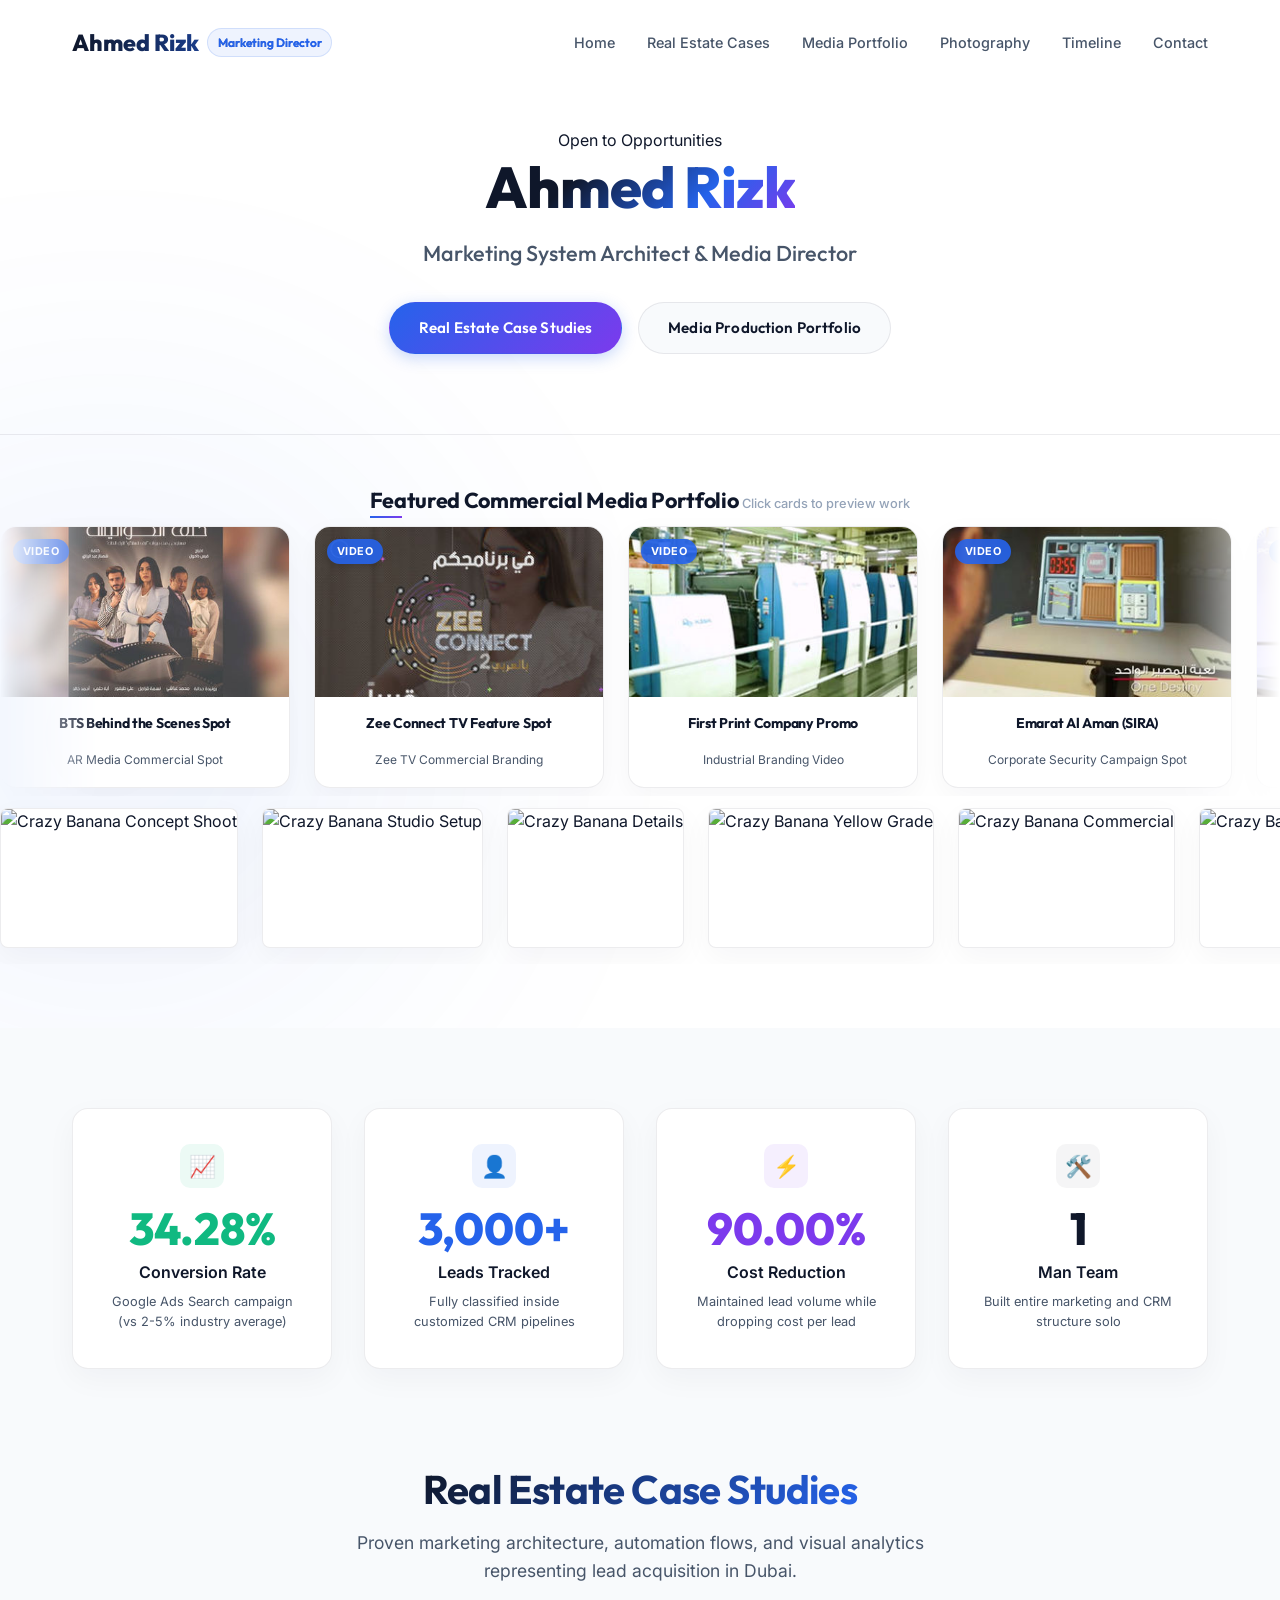
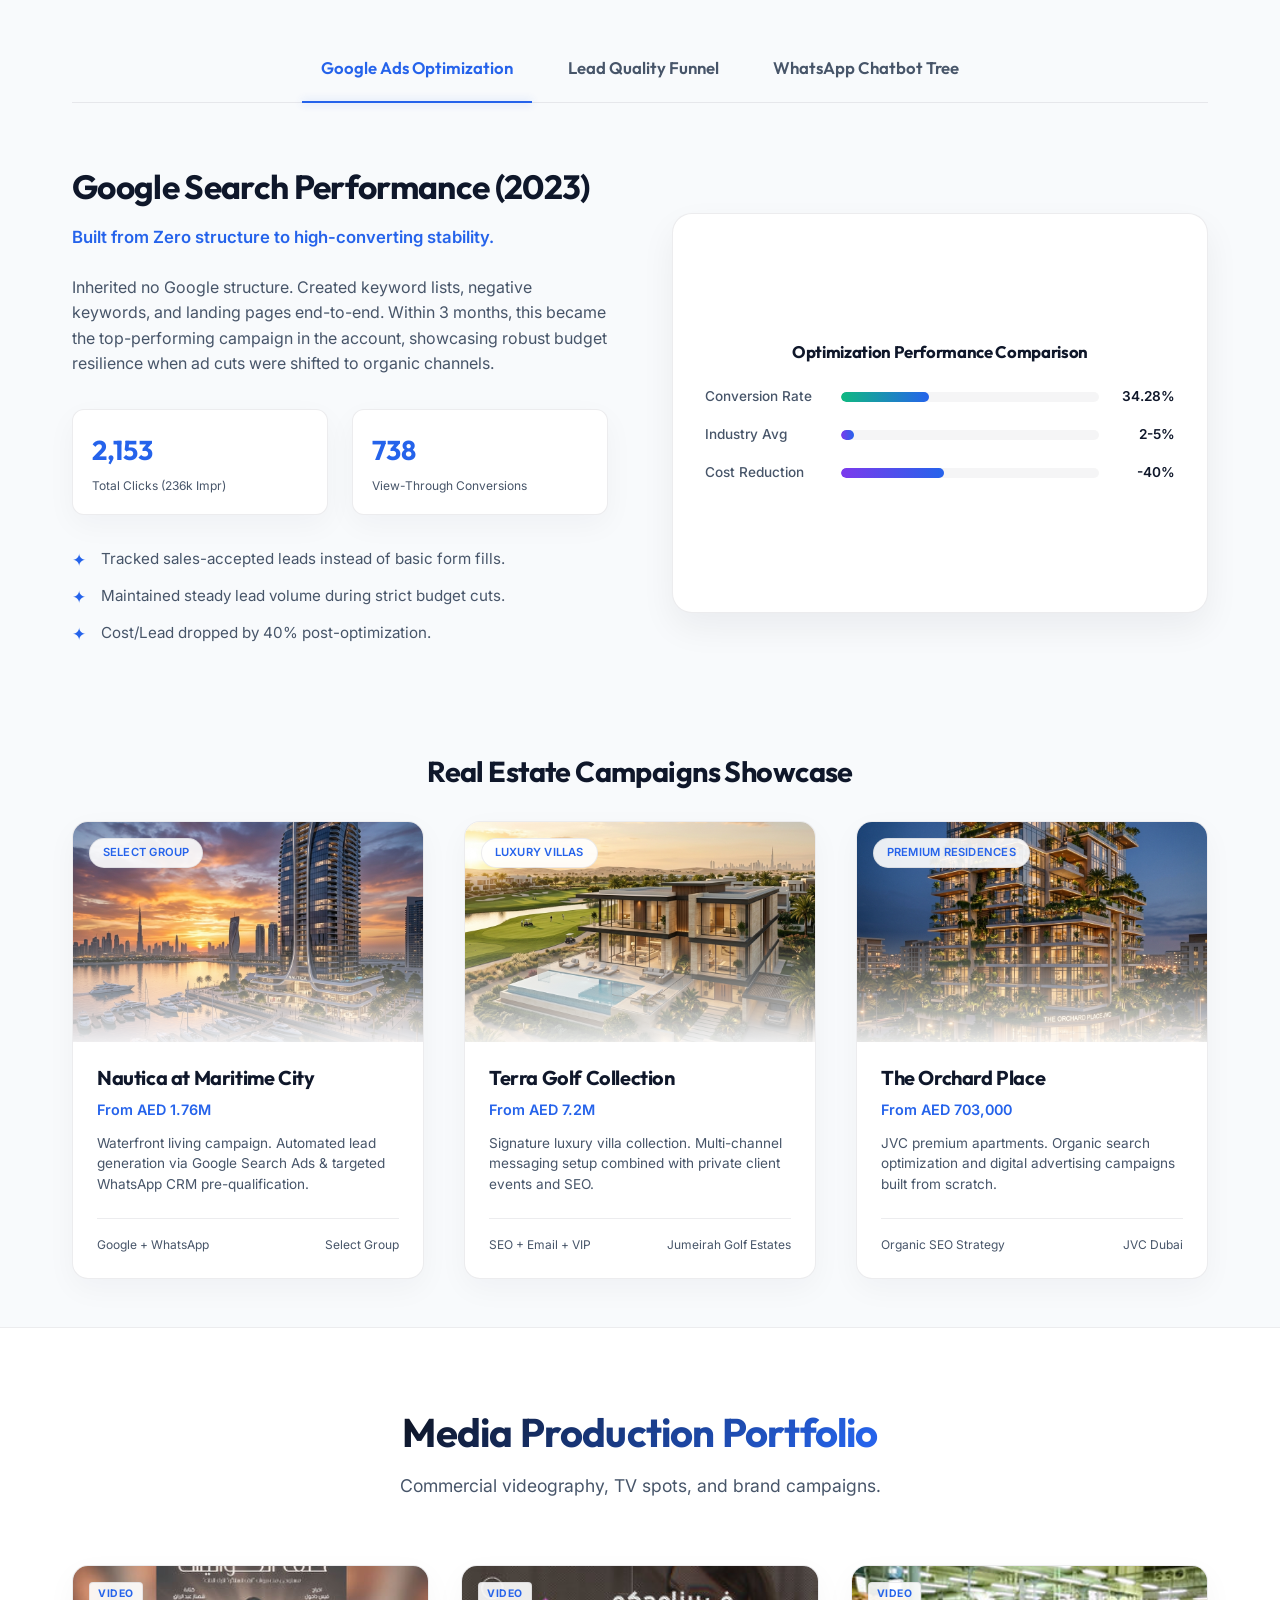
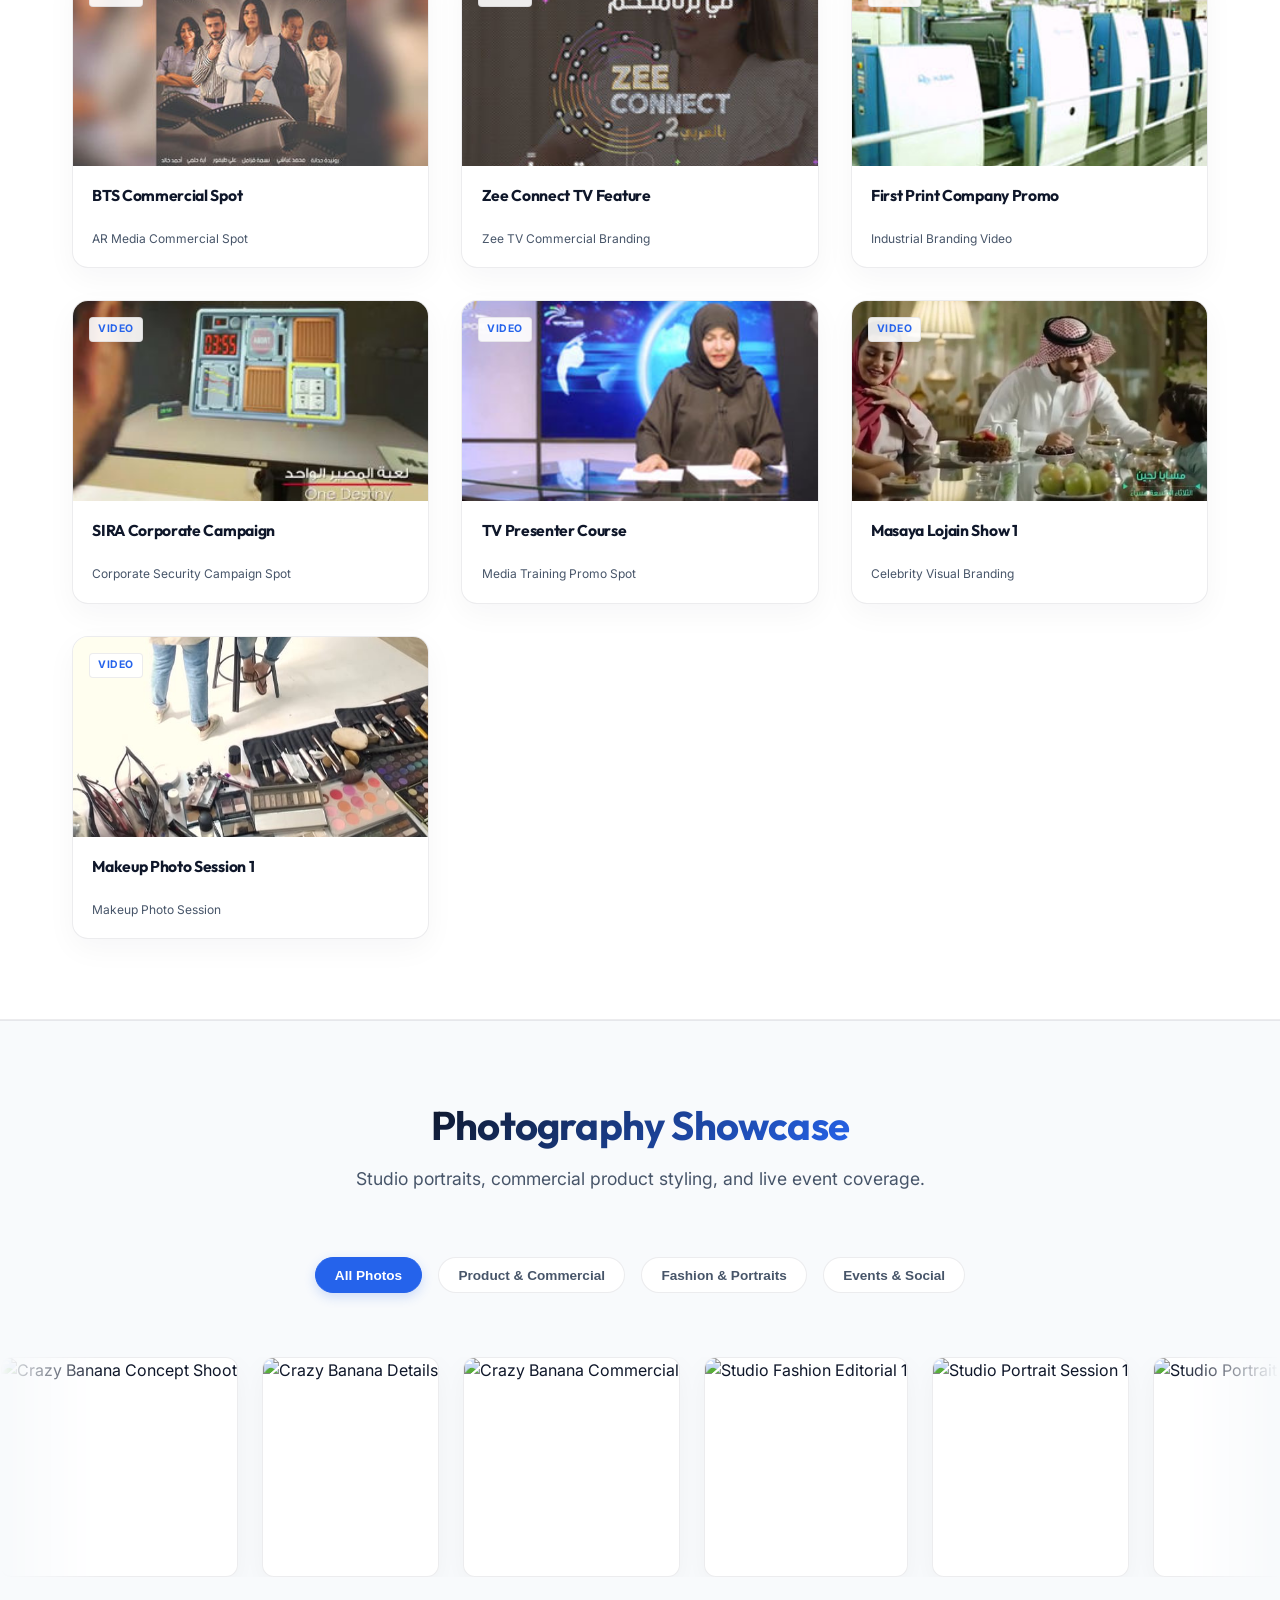
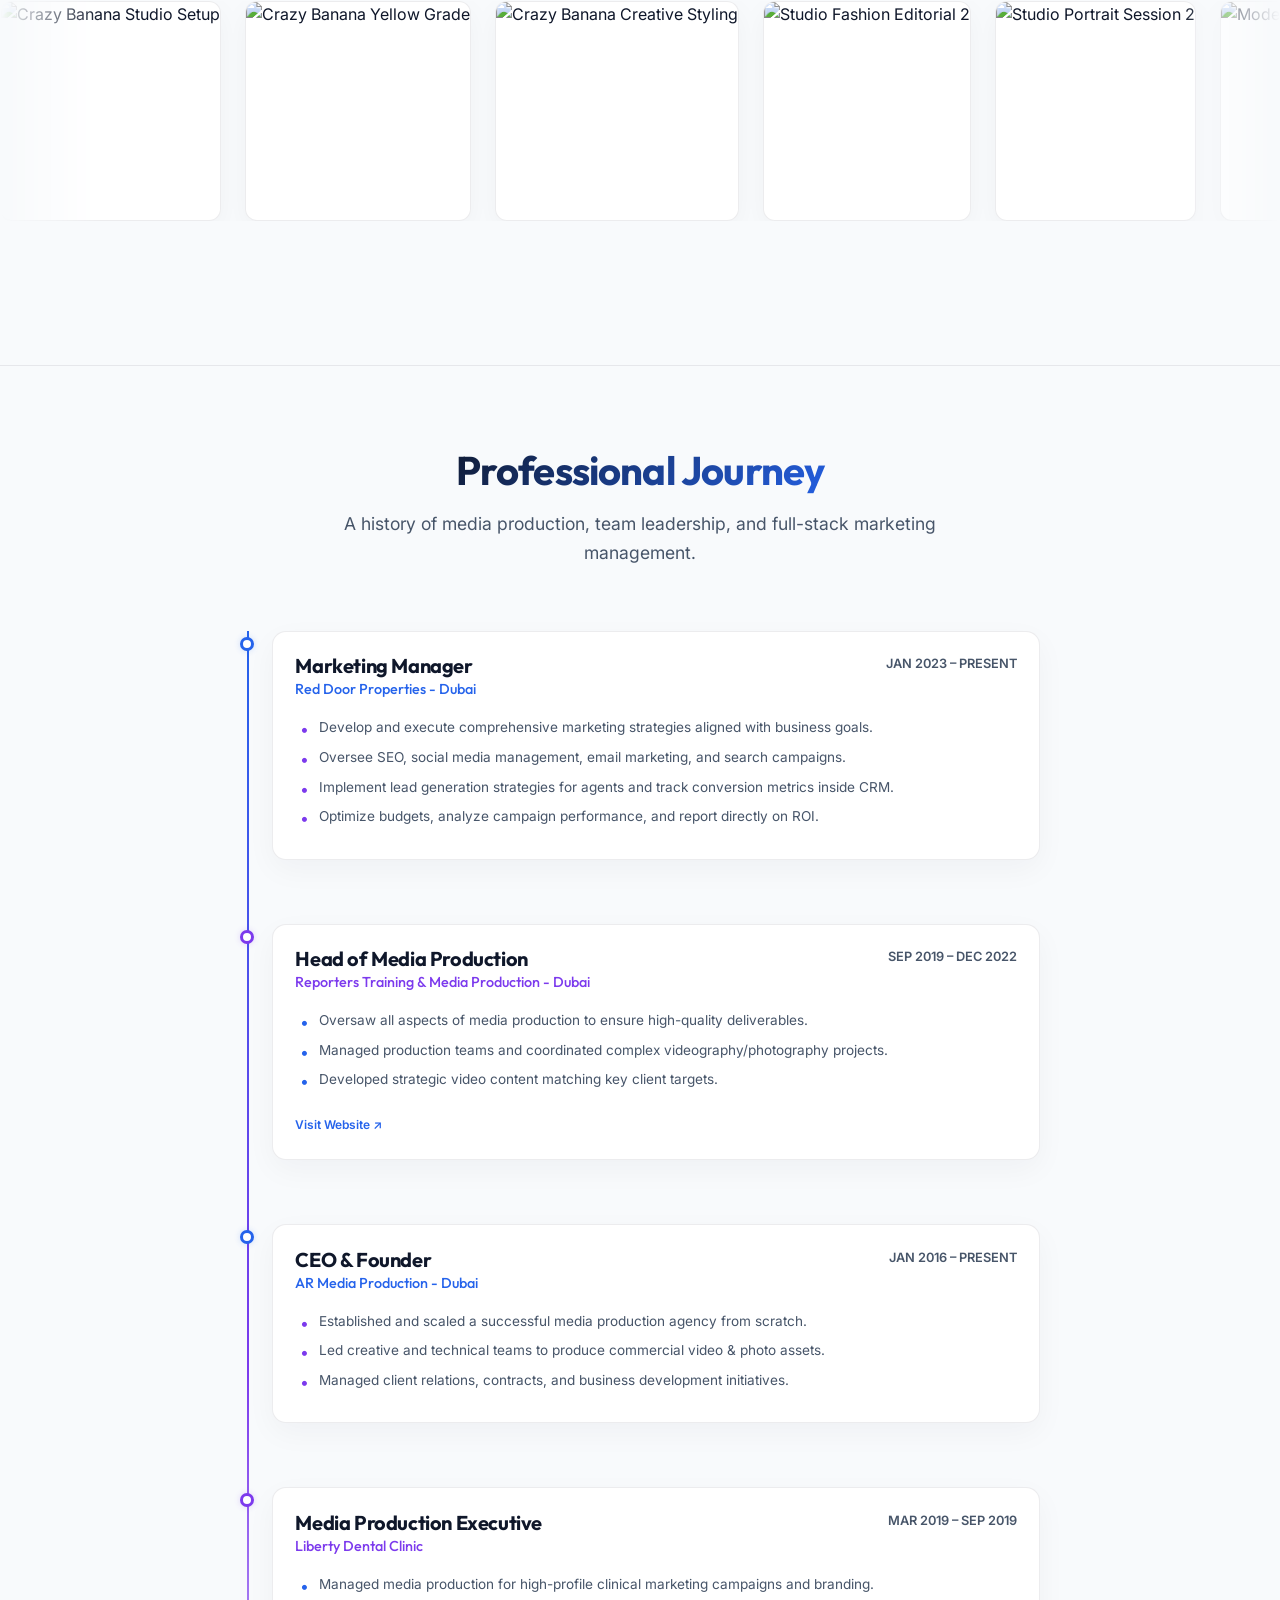
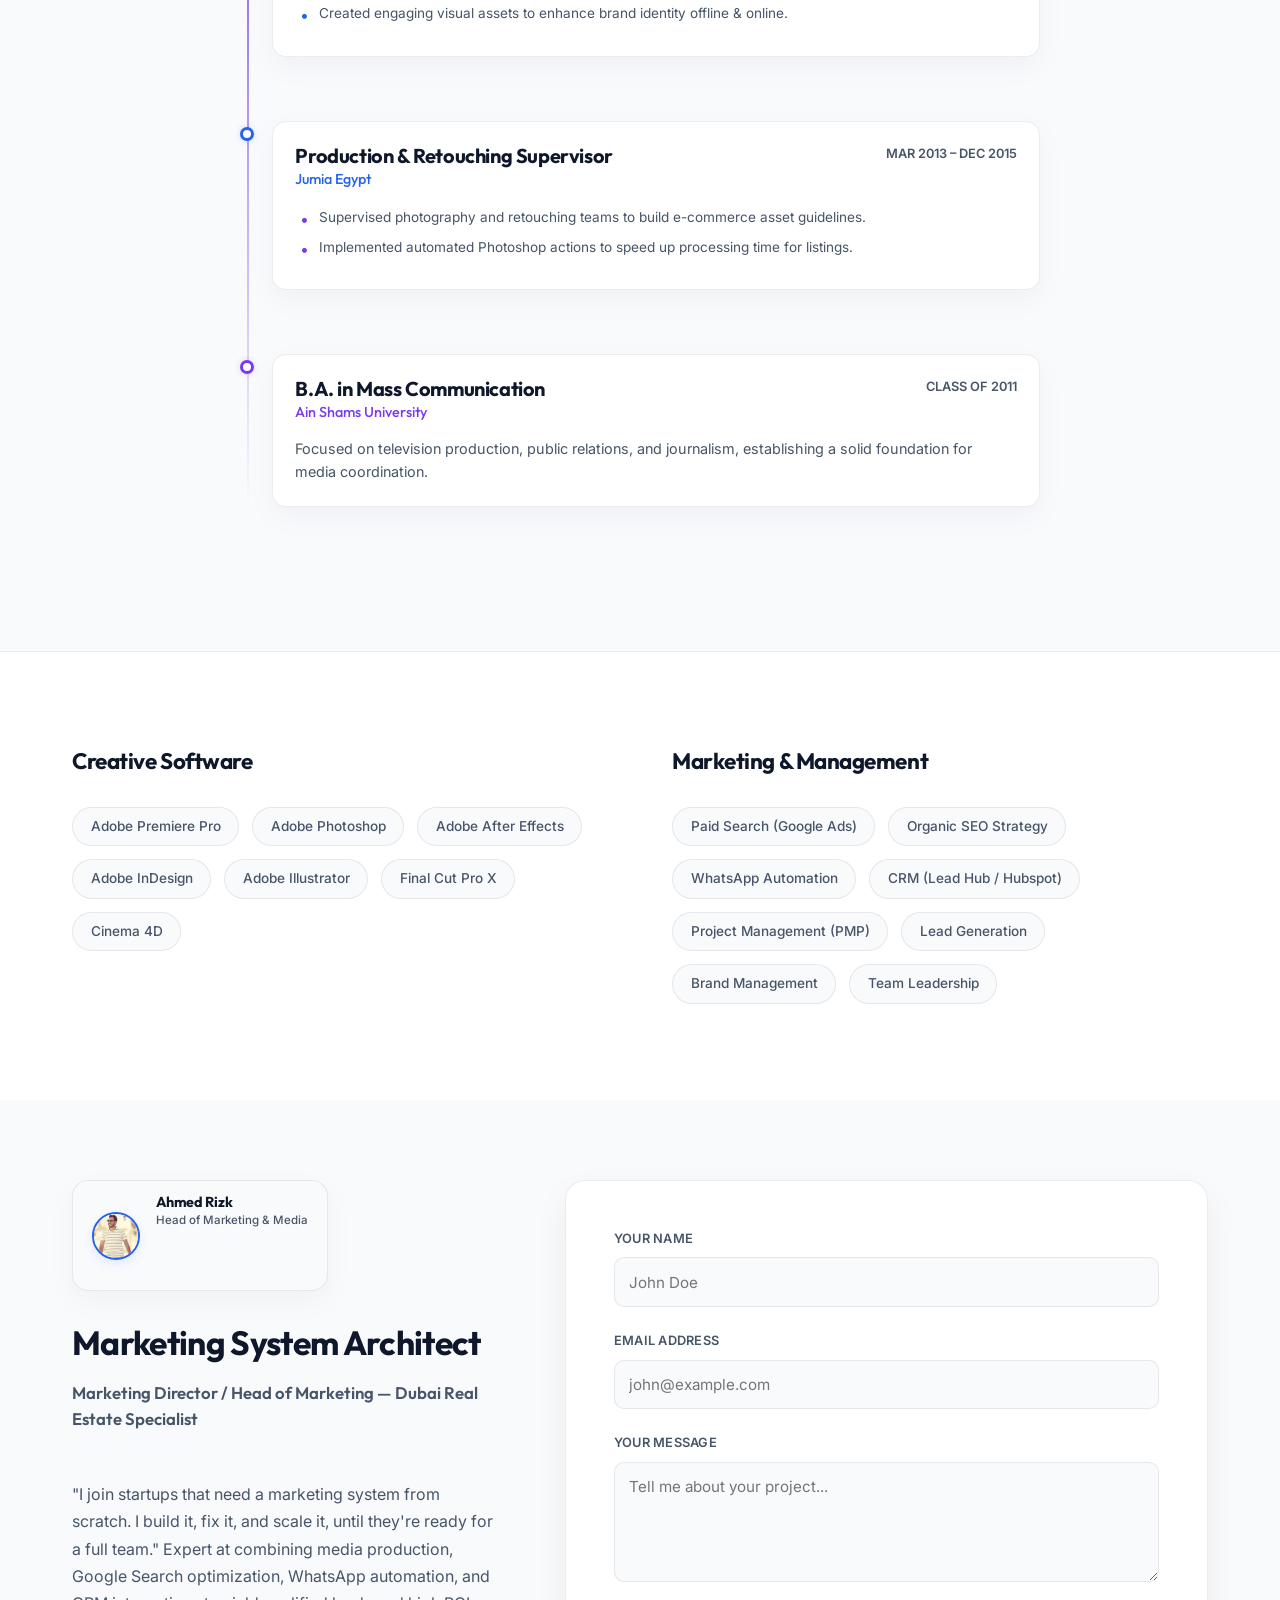
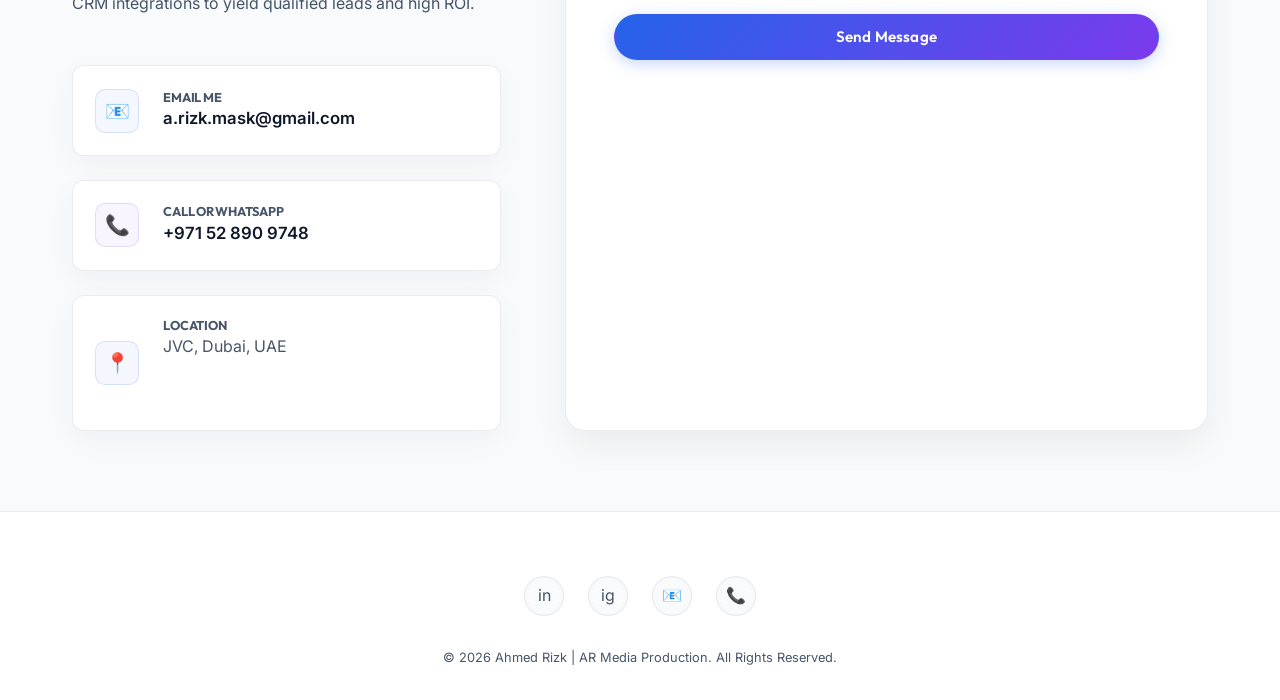
==== index.html @ 376e5db0 "feat: add personal brand logo favicon for browser tab" ====
<!DOCTYPE html>
<html lang="en">
<head>
  <meta charset="UTF-8">
  <meta name="viewport" content="width=device-width, initial-scale=1.0">
  <title>Ahmed Rizk | Head of Marketing & Media Production Portfolio</title>
  <meta name="description" content="Personal marketing leadership and media production portfolio of Ahmed Rizk. Specialized in Dubai Real Estate, Google Ads, and CRM workflows.">
  <link rel="icon" type="image/jpeg" href="images/favicon.jpg">
  <link rel="stylesheet" href="style.css">
  <script src="script.js" defer></script>
</head>
<body>

  <!-- Sticky Header Nav -->
  <header>
    <div class="container nav-container">
      <a href="#" class="logo">Ahmed Rizk <span>Marketing Director</span></a>
      <nav>
        <ul class="nav-links">
          <li><a href="#hero">Home</a></li>
          <li><a href="#real-estate">Real Estate Cases</a></li>
          <li><a href="#media-production">Media Portfolio</a></li>
          <li><a href="#photography">Photography</a></li>
          <li><a href="#experience">Timeline</a></li>
          <li><a href="#contact">Contact</a></li>
        </ul>
      </nav>
      <button class="mobile-menu-toggle" aria-label="Toggle Navigation">
        <span></span>
        <span></span>
        <span></span>
      </button>
    </div>
  </header>

  <!-- Hero Section -->
  <section id="hero" class="hero">
    <div class="container hero-header-container">
      <div class="hero-badge">Open to Opportunities</div>
      <h1>Ahmed Rizk</h1>
      <p class="hero-tagline">Marketing System Architect & Media Director</p>
      
      <div class="hero-actions">
        <a href="#real-estate" class="btn btn-primary">Real Estate Case Studies</a>
        <a href="#media-production" class="btn btn-secondary">Media Production Portfolio</a>
      </div>
    </div>
    
    <!-- Hero Photography & Media Portfolio Banner (Scrolling Marquee) -->
    <div class="hero-media-banner">
      <div class="marquee-title-container">
        <span class="marquee-title">Featured Commercial Media Portfolio</span>
        <span class="marquee-sub">Click cards to preview work</span>
      </div>
      <div class="marquee-wrapper">
        <div class="marquee-track">
          <!-- Card 1: BTS -->
          <div class="marquee-card" data-media-id="vid_bts">
            <div class="marquee-card-img">
              <span class="card-type-badge type-video">Video</span>
              <img src="images/bts.jpg" alt="BTS Behind the Scenes Spot">
            </div>
            <div class="marquee-card-meta">
              <h4>BTS Behind the Scenes Spot</h4>
              <p>AR Media Commercial Spot</p>
            </div>
          </div>
          <!-- Card 2: Zee Connect TV Feature Spot -->
          <div class="marquee-card" data-media-id="vid_zee">
            <div class="marquee-card-img">
              <span class="card-type-badge type-video">Video</span>
              <img src="images/zee.jpg" alt="Zee Connect TV Feature Spot">
            </div>
            <div class="marquee-card-meta">
              <h4>Zee Connect TV Feature Spot</h4>
              <p>Zee TV Commercial Branding</p>
            </div>
          </div>
          <!-- Card 3: First Print Company Promo -->
          <div class="marquee-card" data-media-id="vid_firstprint">
            <div class="marquee-card-img">
              <span class="card-type-badge type-video">Video</span>
              <img src="images/firstprint.jpg" alt="First Print Company Promo">
            </div>
            <div class="marquee-card-meta">
              <h4>First Print Company Promo</h4>
              <p>Industrial Branding Video</p>
            </div>
          </div>
          <!-- Card 4: Emarat Al Aman - SIRA Project -->
          <div class="marquee-card" data-media-id="vid_sira">
            <div class="marquee-card-img">
              <span class="card-type-badge type-video">Video</span>
              <img src="images/sira.jpg" alt="Emarat Al Aman - SIRA Project">
            </div>
            <div class="marquee-card-meta">
              <h4>Emarat Al Aman (SIRA)</h4>
              <p>Corporate Security Campaign Spot</p>
            </div>
          </div>
          <!-- Card 5: TV Presenter Course Coverage -->
          <div class="marquee-card" data-media-id="vid_presenter">
            <div class="marquee-card-img">
              <span class="card-type-badge type-video">Video</span>
              <img src="images/presenter.jpg" alt="TV Presenter Course Coverage">
            </div>
            <div class="marquee-card-meta">
              <h4>TV Presenter Course</h4>
              <p>Media Training Promo Spot</p>
            </div>
          </div>
          <!-- Card 6: Masaya Lojain Show - Spot 1 -->
          <div class="marquee-card" data-media-id="vid_makeup1">
            <div class="marquee-card-img">
              <span class="card-type-badge type-video">Video</span>
              <img src="images/lojain.jpg" alt="Masaya Lojain - Spot 1">
            </div>
            <div class="marquee-card-meta">
              <h4>Masaya Lojain Show 1</h4>
              <p>Celebrity Visual Branding</p>
            </div>
          </div>
          <!-- Card 7: Makeup Photo Session 1 -->
          <div class="marquee-card" data-media-id="vid_makeup2">
            <div class="marquee-card-img">
              <span class="card-type-badge type-video">Video</span>
              <img src="images/event.jpg" alt="Makeup Photo Session 1">
            </div>
            <div class="marquee-card-meta">
              <h4>Makeup Photo Session 1</h4>
              <p>Makeup Photo Session</p>
            </div>
          </div>
        </div>
        
        <!-- Duplicated track to create seamless loop -->
        <div class="marquee-track" aria-hidden="true">
          <!-- Card 1 -->
          <div class="marquee-card" data-media-id="vid_bts">
            <div class="marquee-card-img">
              <span class="card-type-badge type-video">Video</span>
              <img src="images/bts.jpg" alt="BTS Behind the Scenes Spot">
            </div>
            <div class="marquee-card-meta">
              <h4>BTS Behind the Scenes Spot</h4>
              <p>AR Media Commercial Spot</p>
            </div>
          </div>
          <!-- Card 2 -->
          <div class="marquee-card" data-media-id="vid_zee">
            <div class="marquee-card-img">
              <span class="card-type-badge type-video">Video</span>
              <img src="images/zee.jpg" alt="Zee Connect TV Feature Spot">
            </div>
            <div class="marquee-card-meta">
              <h4>Zee Connect TV Feature Spot</h4>
              <p>Zee TV Commercial Branding</p>
            </div>
          </div>
          <!-- Card 3 -->
          <div class="marquee-card" data-media-id="vid_firstprint">
            <div class="marquee-card-img">
              <span class="card-type-badge type-video">Video</span>
              <img src="images/firstprint.jpg" alt="First Print Company Promo">
            </div>
            <div class="marquee-card-meta">
              <h4>First Print Company Promo</h4>
              <p>Industrial Branding Video</p>
            </div>
          </div>
          <!-- Card 4 -->
          <div class="marquee-card" data-media-id="vid_sira">
            <div class="marquee-card-img">
              <span class="card-type-badge type-video">Video</span>
              <img src="images/sira.jpg" alt="Emarat Al Aman - SIRA Project">
            </div>
            <div class="marquee-card-meta">
              <h4>Emarat Al Aman (SIRA)</h4>
              <p>Corporate Security Campaign Spot</p>
            </div>
          </div>
          <!-- Card 5 -->
          <div class="marquee-card" data-media-id="vid_presenter">
            <div class="marquee-card-img">
              <span class="card-type-badge type-video">Video</span>
              <img src="images/presenter.jpg" alt="TV Presenter Course Coverage">
            </div>
            <div class="marquee-card-meta">
              <h4>TV Presenter Course</h4>
              <p>Media Training Promo Spot</p>
            </div>
          </div>
          <!-- Card 6 -->
          <div class="marquee-card" data-media-id="vid_makeup1">
            <div class="marquee-card-img">
              <span class="card-type-badge type-video">Video</span>
              <img src="images/lojain.jpg" alt="Masaya Lojain - Spot 1">
            </div>
            <div class="marquee-card-meta">
              <h4>Masaya Lojain Show 1</h4>
              <p>Celebrity Visual Branding</p>
            </div>
          </div>
          <!-- Card 7 -->
          <div class="marquee-card" data-media-id="vid_makeup2">
            <div class="marquee-card-img">
              <span class="card-type-badge type-video">Video</span>
              <img src="images/event.jpg" alt="Makeup Photo Session 1">
            </div>
            <div class="marquee-card-meta">
              <h4>Makeup Photo Session 1</h4>
              <p>Makeup Photo Session</p>
            </div>
          </div>
      </div>
    </div>

    <!-- Scrolling Photography Showcase Row (Hero Counter-scroll) -->
    <div class="hero-photo-marquee-row row-right">
        <div id="hero-photo-track-a" class="photo-marquee-track"></div>
        <div id="hero-photo-track-b" class="photo-marquee-track" aria-hidden="true"></div>
      </div>
    </div>
  </section>

  <!-- Section 1: Real Estate Case Studies & Projects -->
  <section id="real-estate" class="case-studies">
    <!-- Metrics Dashboard -->
    <div class="container" style="margin-bottom: 6rem;">
      <div class="metrics-grid">
        <div class="metric-card">
          <div class="metric-icon">📈</div>
          <div class="metric-value" data-target="34.28" data-percent="true">0%</div>
          <div class="metric-label">Conversion Rate</div>
          <div class="metric-desc">Google Ads Search campaign (vs 2-5% industry average)</div>
        </div>
        <div class="metric-card">
          <div class="metric-icon">👤</div>
          <div class="metric-value" data-target="3000" data-plus="true">0</div>
          <div class="metric-label">Leads Tracked</div>
          <div class="metric-desc">Fully classified inside customized CRM pipelines</div>
        </div>
        <div class="metric-card">
          <div class="metric-icon">⚡</div>
          <div class="metric-value" data-target="90" data-percent="true">0%</div>
          <div class="metric-label">Cost Reduction</div>
          <div class="metric-desc">Maintained lead volume while dropping cost per lead</div>
        </div>
        <div class="metric-card">
          <div class="metric-icon">🛠️</div>
          <div class="metric-value" data-target="1">0</div>
          <div class="metric-label">Man Team</div>
          <div class="metric-desc">Built entire marketing and CRM structure solo</div>
        </div>
      </div>
    </div>

    <div class="container">
      <div class="section-header">
        <h2>Real Estate Case Studies</h2>
        <p>Proven marketing architecture, automation flows, and visual analytics representing lead acquisition in Dubai.</p>
      </div>

      <div class="tabs-container">
        <button class="tab-btn active" data-tab="case1">Google Ads Optimization</button>
        <button class="tab-btn" data-tab="case2">Lead Quality Funnel</button>
        <button class="tab-btn" data-tab="case3">WhatsApp Chatbot Tree</button>
      </div>

      <!-- Tab 1: Google Ads -->
      <div id="case1" class="tab-content active">
        <div class="case-study-layout">
          <div class="case-study-content">
            <h3>Google Search Performance (2023)</h3>
            <p class="case-study-highlight">Built from Zero structure to high-converting stability.</p>
            <p class="case-study-desc">
              Inherited no Google structure. Created keyword lists, negative keywords, and landing pages end-to-end. Within 3 months, this became the top-performing campaign in the account, showcasing robust budget resilience when ad cuts were shifted to organic channels.
            </p>
            <div class="case-study-stats">
              <div class="cs-stat-card">
                <div class="value">2,153</div>
                <div class="label">Total Clicks (236k Impr)</div>
              </div>
              <div class="cs-stat-card">
                <div class="value">738</div>
                <div class="label">View-Through Conversions</div>
              </div>
            </div>
            <ul class="case-study-bullets">
              <li>Tracked sales-accepted leads instead of basic form fills.</li>
              <li>Maintained steady lead volume during strict budget cuts.</li>
              <li>Cost/Lead dropped by 40% post-optimization.</li>
            </ul>
          </div>
          <div class="chart-box">
            <h4 class="chart-title">Optimization Performance Comparison</h4>
            <div class="bar-chart-container">
              <div class="bar-row">
                <div class="bar-label">Conversion Rate</div>
                <div class="bar-track"><div class="bar-fill" data-width="34.28"></div></div>
                <div class="bar-value">34.28%</div>
              </div>
              <div class="bar-row">
                <div class="bar-label">Industry Avg</div>
                <div class="bar-track"><div class="bar-fill" data-width="5.0"></div></div>
                <div class="bar-value">2-5%</div>
              </div>
              <div class="bar-row">
                <div class="bar-label">Cost Reduction</div>
                <div class="bar-track"><div class="bar-fill" data-width="40.0"></div></div>
                <div class="bar-value">-40%</div>
              </div>
            </div>
          </div>
        </div>
      </div>

      <!-- Tab 2: Lead Quality -->
      <div id="case2" class="tab-content">
        <div class="case-study-layout">
          <div class="case-study-content">
            <h3>Lead Quality Classification Funnel</h3>
            <p class="case-study-highlight">Beyond cost per lead: managing quality as a complete system.</p>
            <p class="case-study-desc">
              Tracked more than 3,000+ leads with a complete classification status inside the CRM. Reduced lead response times from 24 hours down to under 2 hours. By analyzing drop-offs, budget was dynamically reallocated to highest-converting campaigns.
            </p>
            <div class="case-study-stats">
              <div class="cs-stat-card">
                <div class="value">3,000+</div>
                <div class="label">Leads Systemized</div>
              </div>
              <div class="cs-stat-card">
                <div class="value">2 Hours</div>
                <div class="label">Response Time (from 24h)</div>
              </div>
            </div>
            <ul class="case-study-bullets">
              <li>Hover/click on segments in the chart to review the exact strategic action taken for each status type.</li>
              <li>Identified agent follow-up delays by introducing response tracking.</li>
            </ul>
          </div>
          <div class="chart-box">
            <h4 class="chart-title">Lead Status Breakdown (3,000+ Leads)</h4>
            <div class="donut-chart-layout">
              <div class="donut-svg-wrapper">
                <svg width="100%" height="100%" viewBox="0 0 200 200">
                  <circle class="donut-segment" cx="100" cy="100" r="90" stroke="#64748b" stroke-dasharray="181.7 565.5" stroke-dashoffset="0" data-status="noanswer"></circle>
                  <circle class="donut-segment" cx="100" cy="100" r="90" stroke="#f59e0b" stroke-dasharray="180.8 565.5" stroke-dashoffset="-181.7" data-status="unqualified"></circle>
                  <circle class="donut-segment" cx="100" cy="100" r="90" stroke="#3b82f6" stroke-dasharray="118.5 565.5" stroke-dashoffset="-362.5" data-status="followup"></circle>
                  <circle class="donut-segment" cx="100" cy="100" r="90" stroke="#10b981" stroke-dasharray="50.0 565.5" stroke-dashoffset="-481.0" data-status="qualified"></circle>
                  <circle class="donut-segment" cx="100" cy="100" r="90" stroke="#ef4444" stroke-dasharray="34.4 565.5" stroke-dashoffset="-531.0" data-status="wrongnumber"></circle>
                </svg>
                <div class="donut-center-text">
                  <div class="donut-center-value">3,000+</div>
                  <div class="donut-center-label">Leads</div>
                </div>
              </div>
              <div class="donut-legend">
                <div class="legend-item" data-status="qualified"><span class="legend-color" style="background:#10b981"></span> Qualified (9%)</div>
                <div class="legend-item" data-status="followup"><span class="legend-color" style="background:#3b82f6"></span> Follow-Up (21%)</div>
                <div class="legend-item" data-status="unqualified"><span class="legend-color" style="background:#f59e0b"></span> Unqualified (32%)</div>
                <div class="legend-item" data-status="noanswer"><span class="legend-color" style="background:#64748b"></span> No Answer (32%)</div>
                <div class="legend-item" data-status="wrongnumber"><span class="legend-color" style="background:#ef4444"></span> Wrong No. (6%)</div>
              </div>
            </div>
            <div id="donut-action" class="donut-action-card">
              <h5 id="action-title">Action Plan Strategy</h5>
              <p id="action-desc">Hover over a pie segment or legend item to view how Ahmed optimized the budget and funnel for this lead group.</p>
            </div>
          </div>
        </div>
      </div>

      <!-- Tab 3: Chatbot -->
      <div id="case3" class="tab-content">
        <div class="case-study-layout">
          <div class="case-study-content">
            <h3>WhatsApp Pre-Qualification Chatbot</h3>
            <p class="case-study-highlight">Automating high-volume sorting to reduce agent fatigue.</p>
            <p class="case-study-desc">
              Developed a custom automated chatbot decision tree on WhatsApp. By pre-qualifying leads based on budget, property type, and buying vs selling intent, unqualified leads were filtered out early, protecting agent bandwidth.
            </p>
            <div class="case-study-stats">
              <div class="cs-stat-card">
                <div class="value">~30%</div>
                <div class="label">Reduction in Bad Leads</div>
              </div>
              <div class="cs-stat-card">
                <div class="value">100%</div>
                <div class="label">Automated Handshakes</div>
              </div>
            </div>
            <ul class="case-study-bullets">
              <li>Click on the nodes in the tree model to simulate the pre-qualification path chosen by leads.</li>
              <li>Qualified entries drop directly into CRM leads pipelines.</li>
            </ul>
          </div>
          <div class="chart-box">
            <h4 class="chart-title">Chatbot Logic Visualizer</h4>
            <div class="tree-container">
              <div class="tree-node root active" data-node="start">WhatsApp Funnel Start</div>
              <div class="tree-level">
                <div class="tree-node split" data-node="buy">Buy Property</div>
                <div class="tree-node split" data-node="sell">Selling Property</div>
              </div>
              <div class="tree-level">
                <div class="tree-node leaf" data-node="qual">Meets Spec -> CRM Leads</div>
                <div class="tree-node leaf" data-node="unqual">Under Spec -> Drip Loop</div>
              </div>
            </div>
            <div id="chatbot-action" class="donut-action-card" style="margin-top:2rem">
              <p id="chatbot-action-desc">Click on any bot node to review the pre-qualification criteria.</p>
            </div>
          </div>
        </div>
      </div>

      <!-- Real Estate Projects Grid -->
      <h3 style="font-size: 1.8rem; margin: 6rem 0 2rem; text-align: center; font-family: var(--font-headers); color: var(--text-primary)">Real Estate Campaigns Showcase</h3>
      <div class="portfolio-grid">
        <!-- Nautica Card -->
        <div class="portfolio-card" data-project="nautica">
          <div class="portfolio-img">
            <div class="portfolio-badge">Select Group</div>
            <img src="images/nautica.png" alt="Select Group Nautica Campaign">
          </div>
          <div class="portfolio-info">
            <h4>Nautica at Maritime City</h4>
            <p class="price">From AED 1.76M</p>
            <p class="desc">Waterfront living campaign. Automated lead generation via Google Search Ads & targeted WhatsApp CRM pre-qualification.</p>
            <div class="portfolio-meta">
              <span>Google + WhatsApp</span>
              <span>Select Group</span>
            </div>
          </div>
        </div>

        <!-- Terra Golf Card -->
        <div class="portfolio-card" data-project="terragolf">
          <div class="portfolio-img">
            <div class="portfolio-badge">Luxury Villas</div>
            <img src="images/terragolf.png" alt="Terra Golf Collection Campaign">
          </div>
          <div class="portfolio-info">
            <h4>Terra Golf Collection</h4>
            <p class="price">From AED 7.2M</p>
            <p class="desc">Signature luxury villa collection. Multi-channel messaging setup combined with private client events and SEO.</p>
            <div class="portfolio-meta">
              <span>SEO + Email + VIP</span>
              <span>Jumeirah Golf Estates</span>
            </div>
          </div>
        </div>

        <!-- The Orchard Place Card -->
        <div class="portfolio-card" data-project="orchard">
          <div class="portfolio-img">
            <div class="portfolio-badge">Premium Residences</div>
            <img src="images/orchard.png" alt="The Orchard Place Campaign">
          </div>
          <div class="portfolio-info">
            <h4>The Orchard Place</h4>
            <p class="price">From AED 703,000</p>
            <p class="desc">JVC premium apartments. Organic search optimization and digital advertising campaigns built from scratch.</p>
            <div class="portfolio-meta">
              <span>Organic SEO Strategy</span>
              <span>JVC Dubai</span>
            </div>
          </div>
        </div>
      </div>
    </div>
  </section>

  <!-- Section 2: Media Production Portfolio -->
  <section id="media-production" class="portfolio">
    <div class="container">
      <div class="section-header">
        <h2>Media Production Portfolio</h2>
        <p>Commercial videography, TV spots, and brand campaigns.</p>
      </div>

      <!-- Media Grid -->
      <div class="media-grid">
        <!-- Media Item 1: Video -->
        <div class="media-card-item filter-item video" data-media-id="vid_bts">
          <div class="media-preview-container">
            <div class="media-card-badge">Video</div>
            <div class="media-overlay">
              <span class="media-play-icon">▶</span>
            </div>
            <img class="media-grid-img" src="images/bts.jpg" alt="BTS Commercial Spot">
          </div>
          <div class="media-card-info">
            <h4>BTS Commercial Spot</h4>
            <p class="media-category">AR Media Commercial Spot</p>
          </div>
        </div>

        <!-- Media Item 2: Video -->
        <div class="media-card-item filter-item video" data-media-id="vid_zee">
          <div class="media-preview-container">
            <div class="media-card-badge">Video</div>
            <div class="media-overlay">
              <span class="media-play-icon">▶</span>
            </div>
            <img class="media-grid-img" src="images/zee.jpg" alt="Zee Connect TV Feature">
          </div>
          <div class="media-card-info">
            <h4>Zee Connect TV Feature</h4>
            <p class="media-category">Zee TV Commercial Branding</p>
          </div>
        </div>

        <!-- Media Item 3: Video -->
        <div class="media-card-item filter-item video" data-media-id="vid_firstprint">
          <div class="media-preview-container">
            <div class="media-card-badge">Video</div>
            <div class="media-overlay">
              <span class="media-play-icon">▶</span>
            </div>
            <img class="media-grid-img" src="images/firstprint.jpg" alt="First Print Company Promo">
          </div>
          <div class="media-card-info">
            <h4>First Print Company Promo</h4>
            <p class="media-category">Industrial Branding Video</p>
          </div>
        </div>

        <!-- Media Item 4: Video -->
        <div class="media-card-item filter-item video" data-media-id="vid_sira">
          <div class="media-preview-container">
            <div class="media-card-badge">Video</div>
            <div class="media-overlay">
              <span class="media-play-icon">▶</span>
            </div>
            <img class="media-grid-img" src="images/sira.jpg" alt="Emarat Al Aman - SIRA Project">
          </div>
          <div class="media-card-info">
            <h4>SIRA Corporate Campaign</h4>
            <p class="media-category">Corporate Security Campaign Spot</p>
          </div>
        </div>

        <!-- Media Item 5: Video -->
        <div class="media-card-item filter-item video" data-media-id="vid_presenter">
          <div class="media-preview-container">
            <div class="media-card-badge">Video</div>
            <div class="media-overlay">
              <span class="media-play-icon">▶</span>
            </div>
            <img class="media-grid-img" src="images/presenter.jpg" alt="TV Presenter Course Coverage">
          </div>
          <div class="media-card-info">
            <h4>TV Presenter Course</h4>
            <p class="media-category">Media Training Promo Spot</p>
          </div>
        </div>

        <!-- Media Item 6: Video -->
        <div class="media-card-item filter-item video" data-media-id="vid_makeup1">
          <div class="media-preview-container">
            <div class="media-card-badge">Video</div>
            <div class="media-overlay">
              <span class="media-play-icon">▶</span>
            </div>
            <img class="media-grid-img" src="images/lojain.jpg" alt="Masaya Lojain - Spot 1">
          </div>
          <div class="media-card-info">
            <h4>Masaya Lojain Show 1</h4>
            <p class="media-category">Celebrity Visual Branding</p>
          </div>
        </div>

        <!-- Media Item 7: Video -->
        <div class="media-card-item filter-item video" data-media-id="vid_makeup2">
          <div class="media-preview-container">
            <div class="media-card-badge">Video</div>
            <div class="media-overlay">
              <span class="media-play-icon">▶</span>
            </div>
            <img class="media-grid-img" src="images/event.jpg" alt="Makeup Photo Session 1">
          </div>
          <div class="media-card-info">
            <h4>Makeup Photo Session 1</h4>
            <p class="media-category">Makeup Photo Session</p>
          </div>
        </div>
      </div>
    </div>
  </section>

  <!-- Section 3: Photography Showcase -->
  <section id="photography" class="portfolio" style="background-color: var(--bg-secondary); border-top: 1px solid var(--card-border);">
    <div class="container">
      <div class="section-header">
        <h2>Photography Showcase</h2>
        <p>Studio portraits, commercial product styling, and live event coverage.</p>
      </div>

      <!-- Photography Category Filters -->
      <div class="photo-filters">
        <button class="photo-filter-btn active" data-filter="all">All Photos</button>
        <button class="photo-filter-btn" data-filter="product">Product & Commercial</button>
        <button class="photo-filter-btn" data-filter="portrait">Fashion & Portraits</button>
        <button class="photo-filter-btn" data-filter="event">Events & Social</button>
      </div>

      </div>
    </div>

    <!-- Photography Marquee Rows (Edge-to-Edge) -->
    <div class="photo-marquee-container">
      <!-- Row 1: Scrolls Left -->
      <div class="photo-marquee-row row-left">
        <div id="photo-track-1a" class="photo-marquee-track"></div>
        <div id="photo-track-1b" class="photo-marquee-track" aria-hidden="true"></div>
      </div>
      <!-- Row 2: Scrolls Right -->
      <div class="photo-marquee-row row-right">
        <div id="photo-track-2a" class="photo-marquee-track"></div>
        <div id="photo-track-2b" class="photo-marquee-track" aria-hidden="true"></div>
      </div>
    </div>
  </section>

  <!-- Experience Timeline Section -->
  <section id="experience" class="experience">
    <div class="container">
      <div class="section-header">
        <h2>Professional Journey</h2>
        <p>A history of media production, team leadership, and full-stack marketing management.</p>
      </div>

      <div class="timeline">
        <!-- Red Door Properties -->
        <div class="timeline-item">
          <div class="timeline-dot"></div>
          <div class="timeline-content">
            <div class="timeline-header">
              <div>
                <h3>Marketing Manager</h3>
                <div class="company">Red Door Properties - Dubai</div>
              </div>
              <span class="timeline-date">Jan 2023 – Present</span>
            </div>
            <ul class="timeline-bullets">
              <li>Develop and execute comprehensive marketing strategies aligned with business goals.</li>
              <li>Oversee SEO, social media management, email marketing, and search campaigns.</li>
              <li>Implement lead generation strategies for agents and track conversion metrics inside CRM.</li>
              <li>Optimize budgets, analyze campaign performance, and report directly on ROI.</li>
            </ul>
          </div>
        </div>

        <!-- Reporters Training -->
        <div class="timeline-item">
          <div class="timeline-dot"></div>
          <div class="timeline-content">
            <div class="timeline-header">
              <div>
                <h3>Head of Media Production</h3>
                <div class="company">Reporters Training & Media Production - Dubai</div>
              </div>
              <span class="timeline-date">Sep 2019 – Dec 2022</span>
            </div>
            <ul class="timeline-bullets">
              <li>Oversaw all aspects of media production to ensure high-quality deliverables.</li>
              <li>Managed production teams and coordinated complex videography/photography projects.</li>
              <li>Developed strategic video content matching key client targets.</li>
            </ul>
            <a href="http://reporters.ae/" target="_blank" class="timeline-link">Visit Website ↗</a>
          </div>
        </div>

        <!-- AR Media Production -->
        <div class="timeline-item">
          <div class="timeline-dot"></div>
          <div class="timeline-content">
            <div class="timeline-header">
              <div>
                <h3>CEO & Founder</h3>
                <div class="company">AR Media Production - Dubai</div>
              </div>
              <span class="timeline-date">Jan 2016 – Present</span>
            </div>
            <ul class="timeline-bullets">
              <li>Established and scaled a successful media production agency from scratch.</li>
              <li>Led creative and technical teams to produce commercial video & photo assets.</li>
              <li>Managed client relations, contracts, and business development initiatives.</li>
            </ul>
          </div>
        </div>

        <!-- Liberty Dental Clinic -->
        <div class="timeline-item">
          <div class="timeline-dot"></div>
          <div class="timeline-content">
            <div class="timeline-header">
              <div>
                <h3>Media Production Executive</h3>
                <div class="company">Liberty Dental Clinic</div>
              </div>
              <span class="timeline-date">Mar 2019 – Sep 2019</span>
            </div>
            <ul class="timeline-bullets">
              <li>Managed media production for high-profile clinical marketing campaigns and branding.</li>
              <li>Created engaging visual assets to enhance brand identity offline & online.</li>
            </ul>
          </div>
        </div>

        <!-- Jumia Egypt -->
        <div class="timeline-item">
          <div class="timeline-dot"></div>
          <div class="timeline-content">
            <div class="timeline-header">
              <div>
                <h3>Production & Retouching Supervisor</h3>
                <div class="company">Jumia Egypt</div>
              </div>
              <span class="timeline-date">Mar 2013 – Dec 2015</span>
            </div>
            <ul class="timeline-bullets">
              <li>Supervised photography and retouching teams to build e-commerce asset guidelines.</li>
              <li>Implemented automated Photoshop actions to speed up processing time for listings.</li>
            </ul>
          </div>
        </div>

        <!-- Ain Shams -->
        <div class="timeline-item">
          <div class="timeline-dot"></div>
          <div class="timeline-content">
            <div class="timeline-header">
              <div>
                <h3>B.A. in Mass Communication</h3>
                <div class="company">Ain Shams University</div>
              </div>
              <span class="timeline-date">Class of 2011</span>
            </div>
            <p style="color: var(--text-secondary); margin-top: 0.5rem; font-size: 0.9rem;">
              Focused on television production, public relations, and journalism, establishing a solid foundation for media coordination.
            </p>
          </div>
        </div>
      </div>
    </div>
  </section>

  <!-- Skills & Tools -->
  <section class="skills">
    <div class="container skills-grid">
      <div class="skills-column">
        <h3>Creative Software</h3>
        <div class="skills-list">
          <span class="skill-tag">Adobe Premiere Pro</span>
          <span class="skill-tag">Adobe Photoshop</span>
          <span class="skill-tag">Adobe After Effects</span>
          <span class="skill-tag">Adobe InDesign</span>
          <span class="skill-tag">Adobe Illustrator</span>
          <span class="skill-tag">Final Cut Pro X</span>
          <span class="skill-tag">Cinema 4D</span>
        </div>
      </div>
      <div class="skills-column">
        <h3>Marketing & Management</h3>
        <div class="skills-list">
          <span class="skill-tag">Paid Search (Google Ads)</span>
          <span class="skill-tag">Organic SEO Strategy</span>
          <span class="skill-tag">WhatsApp Automation</span>
          <span class="skill-tag">CRM (Lead Hub / Hubspot)</span>
          <span class="skill-tag">Project Management (PMP)</span>
          <span class="skill-tag">Lead Generation</span>
          <span class="skill-tag">Brand Management</span>
          <span class="skill-tag">Team Leadership</span>
        </div>
      </div>
    </div>
  </section>

  <!-- Contact Section -->
  <section id="contact" class="contact">
    <div class="container contact-grid">
      <div class="contact-info-panel">
        <!-- Profile Mini-Card (Relocated from Hero) -->
        <div class="contact-profile-card">
          <div class="floating-avatar">
            <img src="images/avatar.jpg" alt="Ahmed Rizk">
          </div>
          <div class="floating-meta">
            <h5>Ahmed Rizk</h5>
            <p>Head of Marketing & Media</p>
          </div>
        </div>

        <h3>Marketing System Architect</h3>
        <p class="about-tagline">Marketing Director / Head of Marketing — Dubai Real Estate Specialist</p>
        <p class="about-desc">
          "I join startups that need a marketing system from scratch. I build it, fix it, and scale it, until they're ready for a full team." Expert at combining media production, Google Search optimization, WhatsApp automation, and CRM integrations to yield qualified leads and high ROI.
        </p>
        
        <div class="contact-methods">
          <div class="contact-method-card">
            <div class="contact-icon">📧</div>
            <div class="contact-details">
              <h4>Email Me</h4>
              <a href="mailto:a.rizk.mask@gmail.com">a.rizk.mask@gmail.com</a>
            </div>
          </div>
          <div class="contact-method-card">
            <div class="contact-icon">📞</div>
            <div class="contact-details">
              <h4>Call or WhatsApp</h4>
              <a href="tel:+971528909748">+971 52 890 9748</a>
            </div>
          </div>
          <div class="contact-method-card">
            <div class="contact-icon">📍</div>
            <div class="contact-details">
              <h4>Location</h4>
              <p>JVC, Dubai, UAE</p>
            </div>
          </div>
        </div>
      </div>

      <div class="contact-form-panel">
        <form id="contact-form">
          <div class="form-group">
            <label for="form-name">Your Name</label>
            <input type="text" id="form-name" placeholder="John Doe" required>
          </div>
          <div class="form-group">
            <label for="form-email">Email Address</label>
            <input type="email" id="form-email" placeholder="john@example.com" required>
          </div>
          <div class="form-group">
            <label for="form-message">Your Message</label>
            <textarea id="form-message" placeholder="Tell me about your project..." required></textarea>
          </div>
          <button type="submit" class="btn btn-primary" style="width: 100%">Send Message</button>
          <div id="form-status" class="form-status"></div>
        </form>
      </div>
    </div>
  </section>

  <!-- Footer -->
  <footer>
    <div class="container">
      <div class="footer-socials">
        <a href="http://www.linkedin.com/in/ahmedrizk1" target="_blank" class="social-circle" aria-label="LinkedIn">in</a>
        <a href="https://www.instagram.com/armediaproduction/" target="_blank" class="social-circle" aria-label="Instagram">ig</a>
        <a href="mailto:a.rizk.mask@gmail.com" class="social-circle" aria-label="Email">📧</a>
        <a href="tel:+971528909748" class="social-circle" aria-label="Phone">📞</a>
      </div>
      <p class="footer-text">&copy; 2026 Ahmed Rizk | AR Media Production. All Rights Reserved.</p>
    </div>
  </footer>

  <!-- Lightbox Modal -->
  <div id="portfolio-lightbox" class="lightbox">
    <div class="lightbox-content">
      <span class="lightbox-close">&times;</span>
      <div class="lightbox-img" id="lightbox-media-container">
        <img id="lightbox-img-el" src="" alt="Project Visual Preview">
      </div>
      <div class="lightbox-details">
        <h3 id="lightbox-title">Project Title</h3>
        <div id="lightbox-price" class="price">AED 0.00</div>
        <p id="lightbox-desc">Project description body text here.</p>
        <div class="lightbox-grid">
          <div class="lightbox-grid-item">
            <h5 id="label-col-1">Traffic Channel</h5>
            <p id="lightbox-channel">Google Ads</p>
          </div>
          <div class="lightbox-grid-item">
            <h5 id="label-col-2">Conversion KPI</h5>
            <p id="lightbox-conversion">34% conversion rate</p>
          </div>
          <div class="lightbox-grid-item">
            <h5 id="label-col-3">Cost per Lead</h5>
            <p id="lightbox-cpl">AED 444 CPL</p>
          </div>
          <div class="lightbox-grid-item">
            <h5 id="label-col-4">Target Campaign</h5>
            <p id="lightbox-campaign">Nautica Waterfront Release</p>
          </div>
        </div>
      </div>
    </div>
  </div>

</body>
</html>
---- style.css ----
/* 
   Ahmed Rizk - Head of Marketing & Media Production Portfolio Stylesheet
   Designed with Bright, Clean, Minimalist Creative Agency Aesthetics (White/Light Theme)
*/

@import url('https://fonts.googleapis.com/css2?family=Inter:wght@300;400;500;600;700&family=Outfit:wght@300;400;500;600;700;800&display=swap');

:root {
  --bg-primary: #ffffff;
  --bg-secondary: #f8fafc;
  --card-bg: rgba(255, 255, 255, 0.9);
  --card-border: rgba(15, 23, 42, 0.08);
  --card-hover-border: rgba(37, 99, 235, 0.3);
  
  /* Bright Creative Accents */
  --accent-primary: #2563eb;      /* Creative Electric Blue */
  --accent-primary-rgb: 37, 99, 235;
  --accent-secondary: #7c3aed;    /* Creative Violet */
  --accent-secondary-rgb: 124, 58, 237;
  --accent-coral: #f43f5e;        /* Rose/Coral */
  
  /* Classy Chart & Status Accents (Bright Palette) */
  --chart-green: #10b981;     /* Emerald for Qualified */
  --chart-blue: #3b82f6;      /* Blue for Follow-Up */
  --chart-amber: #f59e0b;     /* Amber for Unqualified */
  --chart-slate: #64748b;     /* Slate for No Answer */
  --chart-red: #ef4444;       /* Red for Wrong Number */
  
  --text-primary: #0f172a;    /* Deep Charcoal for high contrast */
  --text-secondary: #475569;  /* Muted Slate Gray */
  --text-muted: #94a3b8;      /* Light Gray */
  --font-headers: 'Outfit', sans-serif;
  --font-body: 'Inter', sans-serif;
  
  --shadow-soft: 0 10px 30px rgba(15, 23, 42, 0.04);
  --shadow-card: 0 15px 35px rgba(15, 23, 42, 0.06);
  --shadow-hover: 0 20px 45px rgba(37, 99, 235, 0.1);
  
  --transition-smooth: all 0.4s cubic-bezier(0.16, 1, 0.3, 1);
  --transition-bounce: all 0.6s cubic-bezier(0.34, 1.56, 0.64, 1);
  --max-width: 1200px;
}

* {
  box-sizing: border-box;
  margin: 0;
  padding: 0;
  scrollbar-width: thin;
  scrollbar-color: var(--accent-primary) var(--bg-secondary);
}

/* Custom Scrollbar */
::-webkit-scrollbar {
  width: 8px;
}
::-webkit-scrollbar-track {
  background: var(--bg-secondary);
}
::-webkit-scrollbar-thumb {
  background: rgba(37, 99, 235, 0.2);
  border-radius: 4px;
}
::-webkit-scrollbar-thumb:hover {
  background: var(--accent-primary);
}

html {
  scroll-behavior: smooth;
  font-size: 16px;
}

body {
  background-color: var(--bg-primary);
  color: var(--text-primary);
  font-family: var(--font-body);
  line-height: 1.6;
  overflow-x: hidden;
  position: relative;
}

/* Light Subtle Background Ambient Glows */
body::before, body::after {
  content: "";
  position: absolute;
  width: 600px;
  height: 600px;
  border-radius: 50%;
  filter: blur(150px);
  z-index: -1;
  pointer-events: none;
  opacity: 0.07;
}

body::before {
  top: 5%;
  left: -15%;
  background: var(--accent-primary);
}

body::after {
  bottom: 15%;
  right: -15%;
  background: var(--accent-secondary);
}

/* Typography */
h1, h2, h3, h4, h5, h6 {
  font-family: var(--font-headers);
  font-weight: 700;
  letter-spacing: -0.02em;
  line-height: 1.2;
}

a {
  color: inherit;
  text-decoration: none;
  transition: var(--transition-smooth);
}

/* Container */
.container {
  width: 100%;
  max-width: var(--max-width);
  margin: 0 auto;
  padding: 0 2rem;
}

/* Section Header */
.section-header {
  text-align: center;
  margin-bottom: 4rem;
}

.section-header h2 {
  font-size: 2.5rem;
  margin-bottom: 1rem;
  background: linear-gradient(135deg, var(--text-primary) 30%, var(--accent-primary) 70%, var(--accent-secondary));
  -webkit-background-clip: text;
  -webkit-text-fill-color: transparent;
}

.section-header p {
  color: var(--text-secondary);
  font-size: 1.1rem;
  max-width: 600px;
  margin: 0 auto;
}

/* Buttons */
.btn {
  display: inline-flex;
  align-items: center;
  justify-content: center;
  padding: 0.8rem 1.8rem;
  font-family: var(--font-headers);
  font-weight: 600;
  font-size: 0.95rem;
  border-radius: 50px;
  cursor: pointer;
  transition: var(--transition-bounce);
  border: 1px solid transparent;
  gap: 0.5rem;
  letter-spacing: 0.01em;
}

.btn-primary {
  background: linear-gradient(135deg, var(--accent-primary), var(--accent-secondary));
  color: #ffffff;
  box-shadow: 0 4px 15px rgba(37, 99, 235, 0.25);
}

.btn-primary:hover {
  transform: translateY(-3px);
  box-shadow: 0 8px 25px rgba(37, 99, 235, 0.4);
}

.btn-secondary {
  background: var(--bg-secondary);
  border: 1px solid var(--card-border);
  color: var(--text-primary);
}

.btn-secondary:hover {
  background: #ffffff;
  border-color: var(--accent-primary);
  transform: translateY(-3px);
  box-shadow: var(--shadow-soft);
}

/* Sticky Header */
header {
  position: fixed;
  top: 0;
  left: 0;
  width: 100%;
  z-index: 100;
  padding: 1.5rem 0;
  transition: var(--transition-smooth);
}

header.scrolled {
  background: rgba(255, 255, 255, 0.85);
  backdrop-filter: blur(16px);
  -webkit-backdrop-filter: blur(16px);
  padding: 1rem 0;
  border-bottom: 1px solid var(--card-border);
  box-shadow: 0 4px 20px rgba(15, 23, 42, 0.03);
}

.nav-container {
  display: flex;
  justify-content: space-between;
  align-items: center;
}

.logo {
  font-family: var(--font-headers);
  font-size: 1.45rem;
  font-weight: 800;
  background: linear-gradient(to right, var(--text-primary), var(--accent-primary));
  -webkit-background-clip: text;
  -webkit-text-fill-color: transparent;
  display: flex;
  align-items: center;
  gap: 0.5rem;
}

.logo span {
  font-size: 0.75rem;
  padding: 0.25rem 0.6rem;
  border-radius: 20px;
  background: rgba(37, 99, 235, 0.08);
  border: 1px solid rgba(37, 99, 235, 0.15);
  -webkit-text-fill-color: var(--accent-primary);
  font-weight: 600;
}

.nav-links {
  display: flex;
  gap: 2rem;
  list-style: none;
}

.nav-links a {
  font-weight: 500;
  font-size: 0.9rem;
  color: var(--text-secondary);
}

.nav-links a:hover, .nav-links a.active {
  color: var(--accent-primary);
}

.mobile-menu-toggle {
  display: none;
  flex-direction: column;
  gap: 5px;
  background: none;
  border: none;
  cursor: pointer;
}

.mobile-menu-toggle span {
  display: block;
  width: 24px;
  height: 2px;
  background-color: var(--text-primary);
  transition: var(--transition-smooth);
}

/* Hero Section */
.hero {
  padding: 8rem 0 3rem;
  min-height: auto;
  display: flex;
  flex-direction: column;
  align-items: center;
  text-align: center;
}

.hero-header-container {
  max-width: 820px;
  margin: 0 auto;
  display: flex;
  flex-direction: column;
  align-items: center;
}

.hero-header-container h1 {
  font-size: 3.6rem;
  line-height: 1.15;
  margin-bottom: 1rem;
  font-weight: 800;
  background: linear-gradient(135deg, var(--text-primary) 30%, var(--accent-primary) 70%, var(--accent-secondary));
  -webkit-background-clip: text;
  -webkit-text-fill-color: transparent;
}

.hero-header-container .hero-tagline {
  font-size: 1.35rem;
  color: var(--text-secondary);
  font-weight: 500;
  margin-bottom: 2rem;
  font-family: var(--font-headers);
}

.hero-header-container .hero-actions {
  display: flex;
  gap: 1rem;
  justify-content: center;
}

/* Relocated Profile Details in Contact Section */
.contact-profile-card {
  display: inline-flex;
  align-items: center;
  gap: 1rem;
  background: var(--bg-secondary);
  border: 1px solid var(--card-border);
  border-radius: 16px;
  padding: 0.8rem 1.2rem;
  margin-bottom: 2rem;
  box-shadow: var(--shadow-soft);
}

.floating-avatar {
  width: 48px;
  height: 48px;
  border-radius: 50%;
  overflow: hidden;
  border: 2px solid var(--accent-primary);
  box-shadow: 0 4px 10px rgba(37, 99, 235, 0.1);
}

.floating-avatar img {
  width: 100%;
  height: 100%;
  object-fit: cover;
}

.floating-meta h5 {
  font-size: 0.9rem;
  font-weight: 700;
  color: var(--text-primary);
}

.floating-meta p {
  font-size: 0.72rem;
  color: var(--text-secondary);
  margin-bottom: 0;
  font-weight: 500;
}

.about-tagline {
  font-size: 1.05rem;
  color: var(--accent-primary);
  font-weight: 600;
  margin-bottom: 1rem;
  font-family: var(--font-headers);
}

.about-desc {
  color: var(--text-secondary);
  font-size: 1rem;
  line-height: 1.7;
  margin-bottom: 2rem;
}

/* Hero Photography & Media Portfolio Banner (Scrolling Marquee) */
.hero-media-banner {
  width: 100%;
  margin-top: 5rem;
  padding: 3rem 0 1rem;
  border-top: 1px solid var(--card-border);
  position: relative;
}

.marquee-header-container {
  display: flex;
  justify-content: space-between;
  align-items: flex-end;
  margin-bottom: 1.5rem;
}

.marquee-title {
  font-family: var(--font-headers);
  font-size: 1.35rem;
  font-weight: 700;
  color: var(--text-primary);
  letter-spacing: -0.015em;
  position: relative;
}

.marquee-title::after {
  content: "";
  position: absolute;
  left: 0;
  bottom: -4px;
  width: 32px;
  height: 2px;
  background: linear-gradient(90deg, var(--accent-primary), var(--accent-secondary));
}

.marquee-sub {
  font-size: 0.8rem;
  color: var(--text-muted);
  font-weight: 500;
}

.marquee-wrapper {
  display: flex;
  overflow: hidden;
  width: 100%;
  position: relative;
  mask-image: linear-gradient(to right, transparent, #000 8%, #000 92%, transparent);
  -webkit-mask-image: linear-gradient(to right, transparent, #000 8%, #000 92%, transparent);
  padding: 0.5rem 0;
}

.marquee-track {
  display: flex;
  gap: 1.5rem;
  flex-shrink: 0;
  min-width: 100%;
  animation: scroll-marquee 36s linear infinite;
  padding-right: 1.5rem;
}

.marquee-wrapper:hover .marquee-track {
  animation-play-state: paused;
}

@keyframes scroll-marquee {
  0% { transform: translateX(0); }
  100% { transform: translateX(calc(-100% - 1.5rem)); }
}

.marquee-card {
  width: 290px;
  flex-shrink: 0;
  background: var(--bg-primary);
  border: 1px solid var(--card-border);
  border-radius: 16px;
  overflow: hidden;
  cursor: pointer;
  transition: var(--transition-bounce);
  box-shadow: var(--shadow-soft);
  display: flex;
  flex-direction: column;
}

.marquee-card:hover {
  transform: translateY(-6px) scale(1.01);
  border-color: var(--card-hover-border);
  box-shadow: var(--shadow-hover);
}

.marquee-card-img {
  position: relative;
  width: 100%;
  height: 170px;
  overflow: hidden;
  background: #f1f5f9;
}

.marquee-card-img img {
  width: 100%;
  height: 100%;
  object-fit: cover;
  transition: var(--transition-smooth);
}

.marquee-card:hover .marquee-card-img img {
  transform: scale(1.06);
}

.card-type-badge {
  position: absolute;
  top: 12px;
  left: 12px;
  padding: 0.25rem 0.6rem;
  border-radius: 20px;
  font-size: 0.68rem;
  font-weight: 700;
  text-transform: uppercase;
  letter-spacing: 0.05em;
  z-index: 5;
  box-shadow: 0 2px 6px rgba(0,0,0,0.15);
}

.type-video {
  background: rgba(37, 99, 235, 0.9);
  color: #ffffff;
}

.type-photo {
  background: rgba(124, 58, 237, 0.9);
  color: #ffffff;
}

.marquee-card-meta {
  padding: 1.1rem;
}

.marquee-card-meta h4 {
  font-size: 0.88rem;
  font-weight: 700;
  color: var(--text-primary);
  margin-bottom: 0.2rem;
  display: -webkit-box;
  -webkit-line-clamp: 2;
  -webkit-box-orient: vertical;
  overflow: hidden;
  text-overflow: ellipsis;
  line-height: 1.3;
  min-height: 2.3em;
}

.marquee-card-meta p {
  font-size: 0.75rem;
  color: var(--text-secondary);
  margin: 0;
}

/* Media Portfolio Image Transitions */
.media-grid-img {
  width: 100%;
  height: 240px;
  object-fit: cover;
  transition: var(--transition-smooth);
  display: block;
}

.media-card-item:hover .media-grid-img {
  transform: scale(1.05);
}

/* Lightbox Video Player Adjustment */
#lightbox-media-container video {
  max-height: 65vh;
  box-shadow: 0 15px 35px rgba(0,0,0,0.2);
}

/* Metrics Dashboard Section */

.metrics-grid {
  display: grid;
  grid-template-columns: repeat(4, 1fr);
  gap: 2rem;
}

.metric-card {
  background: #ffffff;
  border: 1px solid var(--card-border);
  border-radius: 16px;
  padding: 2.2rem 1.8rem;
  text-align: center;
  position: relative;
  transition: var(--transition-bounce);
  box-shadow: var(--shadow-soft);
}

.metric-card:hover {
  transform: translateY(-6px);
  border-color: var(--card-hover-border);
  box-shadow: var(--shadow-hover);
}

.metric-icon {
  width: 44px;
  height: 44px;
  border-radius: 10px;
  display: flex;
  align-items: center;
  justify-content: center;
  margin: 0 auto 1.2rem;
  font-size: 1.35rem;
}

.metric-card:nth-child(1) .metric-icon { background: rgba(16, 185, 129, 0.08); color: var(--chart-green); }
.metric-card:nth-child(2) .metric-icon { background: rgba(37, 99, 235, 0.08); color: var(--accent-primary); }
.metric-card:nth-child(3) .metric-icon { background: rgba(124, 58, 237, 0.08); color: var(--accent-secondary); }
.metric-card:nth-child(4) .metric-icon { background: rgba(15, 23, 42, 0.04); color: var(--text-primary); }

.metric-value {
  font-size: 2.8rem;
  font-weight: 800;
  line-height: 1;
  margin-bottom: 0.5rem;
  font-family: var(--font-headers);
}

.metric-card:nth-child(1) .metric-value { color: var(--chart-green); }
.metric-card:nth-child(2) .metric-value { color: var(--accent-primary); }
.metric-card:nth-child(3) .metric-value { color: var(--accent-secondary); }
.metric-card:nth-child(4) .metric-value { color: var(--text-primary); }

.metric-label {
  font-size: 1rem;
  font-weight: 600;
  margin-bottom: 0.4rem;
  color: var(--text-primary);
}

.metric-desc {
  font-size: 0.8rem;
  color: var(--text-secondary);
}

/* Case Studies Section */
.case-studies {
  padding: 5rem 0 3rem;
  background-color: var(--bg-secondary);
}

.tabs-container {
  display: flex;
  justify-content: center;
  gap: 1rem;
  margin-bottom: 4rem;
  border-bottom: 1px solid var(--card-border);
  padding-bottom: 1rem;
}

.tab-btn {
  background: none;
  border: none;
  color: var(--text-secondary);
  font-family: var(--font-headers);
  font-weight: 600;
  font-size: 1.05rem;
  padding: 0.5rem 1.2rem;
  cursor: pointer;
  position: relative;
  transition: var(--transition-smooth);
}

.tab-btn:hover {
  color: var(--accent-primary);
}

.tab-btn.active {
  color: var(--accent-primary);
}

.tab-btn.active::after {
  content: "";
  position: absolute;
  bottom: -17px;
  left: 0;
  width: 100%;
  height: 2px;
  background-color: var(--accent-primary);
  box-shadow: 0 0 8px rgba(37, 99, 235, 0.3);
}

.tab-content {
  display: none;
}

.tab-content.active {
  display: block;
  animation: fadeIn 0.6s ease;
}

@keyframes fadeIn {
  from { opacity: 0; transform: translateY(8px); }
  to { opacity: 1; transform: translateY(0); }
}

.case-study-layout {
  display: grid;
  grid-template-columns: 1fr 1fr;
  gap: 4rem;
  align-items: center;
}

.case-study-content h3 {
  font-size: 2.1rem;
  margin-bottom: 1rem;
  color: var(--text-primary);
}

.case-study-highlight {
  font-weight: 600;
  color: var(--accent-primary);
  margin-bottom: 1.5rem;
  font-size: 1.05rem;
}

.case-study-desc {
  color: var(--text-secondary);
  margin-bottom: 2rem;
}

.case-study-stats {
  display: grid;
  grid-template-columns: 1fr 1fr;
  gap: 1.5rem;
  margin-bottom: 2rem;
}

.cs-stat-card {
  background: #ffffff;
  border: 1px solid var(--card-border);
  border-radius: 12px;
  padding: 1.2rem;
  box-shadow: var(--shadow-soft);
}

.cs-stat-card .value {
  font-size: 1.7rem;
  font-weight: 700;
  color: var(--accent-primary);
  margin-bottom: 0.2rem;
  font-family: var(--font-headers);
}

.cs-stat-card .label {
  font-size: 0.75rem;
  color: var(--text-secondary);
}

.case-study-bullets {
  list-style: none;
}

.case-study-bullets li {
  position: relative;
  padding-left: 1.8rem;
  margin-bottom: 0.8rem;
  color: var(--text-secondary);
  font-size: 0.95rem;
}

.case-study-bullets li::before {
  content: "✦";
  position: absolute;
  left: 0;
  color: var(--accent-primary);
  font-size: 1.05rem;
}

/* Interactive Charts Styles */
.chart-box {
  background: #ffffff;
  border: 1px solid var(--card-border);
  border-radius: 20px;
  padding: 2rem;
  position: relative;
  box-shadow: var(--shadow-card);
  min-height: 400px;
  display: flex;
  flex-direction: column;
  justify-content: center;
}

.chart-title {
  font-size: 1.05rem;
  margin-bottom: 1.5rem;
  text-align: center;
  color: var(--text-primary);
  font-family: var(--font-headers);
}

/* SVG Line / Bar Chart (Case Study 1) */
.bar-chart-container {
  display: flex;
  flex-direction: column;
  gap: 1rem;
}

.bar-row {
  display: grid;
  grid-template-columns: 120px 1fr 60px;
  align-items: center;
  gap: 1rem;
}

.bar-label {
  font-size: 0.85rem;
  color: var(--text-secondary);
  font-weight: 500;
}

.bar-track {
  height: 10px;
  background: rgba(15, 23, 42, 0.04);
  border-radius: 5px;
  overflow: hidden;
  position: relative;
}

.bar-fill {
  height: 100%;
  background: linear-gradient(90deg, var(--accent-secondary), var(--accent-primary));
  border-radius: 5px;
  width: 0%;
  transition: width 1.5s cubic-bezier(0.16, 1, 0.3, 1);
}

.bar-row:first-child .bar-fill {
  background: linear-gradient(90deg, var(--chart-green), var(--accent-primary));
}

.bar-value {
  font-size: 0.85rem;
  font-weight: 600;
  color: var(--text-primary);
  text-align: right;
}

/* Donut Chart (Case Study 2) */
.donut-chart-layout {
  display: grid;
  grid-template-columns: 1.2fr 0.8fr;
  gap: 1.5rem;
  align-items: center;
}

.donut-svg-wrapper {
  position: relative;
  width: 190px;
  height: 190px;
  margin: 0 auto;
}

.donut-svg-wrapper svg {
  transform: rotate(-90deg);
}

.donut-segment {
  fill: none;
  stroke-width: 18;
  cursor: pointer;
  transition: var(--transition-bounce);
}

.donut-segment:hover {
  stroke-width: 24;
}

.donut-center-text {
  position: absolute;
  top: 50%;
  left: 50%;
  transform: translate(-50%, -50%);
  text-align: center;
  pointer-events: none;
}

.donut-center-value {
  font-size: 1.7rem;
  font-weight: 800;
  color: var(--text-primary);
  font-family: var(--font-headers);
}

.donut-center-label {
  font-size: 0.7rem;
  color: var(--text-secondary);
  text-transform: uppercase;
}

.donut-legend {
  display: flex;
  flex-direction: column;
  gap: 0.8rem;
}

.legend-item {
  display: flex;
  align-items: center;
  gap: 0.6rem;
  font-size: 0.85rem;
  cursor: pointer;
  transition: var(--transition-smooth);
  padding: 0.3rem;
  border-radius: 6px;
}

.legend-item:hover {
  background: rgba(15, 23, 42, 0.03);
}

.legend-color {
  width: 10px;
  height: 10px;
  border-radius: 50%;
}

.legend-item.active {
  font-weight: 600;
}

.donut-action-card {
  margin-top: 1.5rem;
  background: var(--bg-secondary);
  border: 1px dashed rgba(37, 99, 235, 0.25);
  border-radius: 12px;
  padding: 1rem;
  min-height: 80px;
  transition: var(--transition-smooth);
}

.donut-action-card h5 {
  font-size: 0.85rem;
  color: var(--accent-primary);
  margin-bottom: 0.25rem;
  font-family: var(--font-headers);
}

.donut-action-card p {
  font-size: 0.8rem;
  color: var(--text-secondary);
  line-height: 1.4;
}

/* Chatbot Tree Diagram (Case Study 3) */
.tree-container {
  display: flex;
  flex-direction: column;
  gap: 2rem;
  align-items: center;
  position: relative;
}

.tree-node {
  background: #ffffff;
  border: 1px solid var(--card-border);
  padding: 0.6rem 1.2rem;
  border-radius: 10px;
  font-size: 0.85rem;
  font-weight: 500;
  text-align: center;
  position: relative;
  transition: var(--transition-bounce);
  cursor: pointer;
  box-shadow: var(--shadow-soft);
  color: var(--text-primary);
}

.tree-node:hover, .tree-node.active {
  border-color: var(--accent-primary);
  box-shadow: 0 0 12px rgba(37, 99, 235, 0.2);
  transform: scale(1.05);
}

.tree-node.root {
  background: rgba(37, 99, 235, 0.05);
  border-color: var(--accent-primary);
}

.tree-node.split {
  background: rgba(124, 58, 237, 0.03);
}

.tree-node.leaf {
  background: rgba(16, 185, 129, 0.03);
}

.tree-level {
  display: flex;
  gap: 2rem;
  justify-content: center;
  width: 100%;
  position: relative;
}

.tree-connection {
  position: absolute;
  background: var(--card-border);
  z-index: -1;
  pointer-events: none;
}

/* Campaign Showcase / Portfolio */
.portfolio {
  background: #ffffff;
  padding: 5rem 0;
  border-top: 1px solid var(--card-border);
  border-bottom: 1px solid var(--card-border);
}

.portfolio-grid {
  display: grid;
  grid-template-columns: repeat(3, 1fr);
  gap: 2.5rem;
}

.portfolio-card {
  background: #ffffff;
  border: 1px solid var(--card-border);
  border-radius: 16px;
  overflow: hidden;
  transition: var(--transition-bounce);
  cursor: pointer;
  display: flex;
  flex-direction: column;
  box-shadow: var(--shadow-soft);
}

.portfolio-card:hover {
  transform: translateY(-8px);
  border-color: var(--accent-primary);
  box-shadow: var(--shadow-hover);
}

.portfolio-img {
  width: 100%;
  height: 220px;
  background: #f1f5f9;
  position: relative;
  overflow: hidden;
  display: flex;
  align-items: center;
  justify-content: center;
}

.portfolio-img::before {
  content: "";
  position: absolute;
  inset: 0;
  background: linear-gradient(180deg, transparent 50%, rgba(255, 255, 255, 0.9));
  z-index: 1;
}

.portfolio-img img {
  width: 100%;
  height: 100%;
  object-fit: cover;
  transition: var(--transition-smooth);
}

.portfolio-card:hover .portfolio-img img {
  transform: scale(1.06);
}

.portfolio-badge {
  position: absolute;
  top: 1rem;
  left: 1rem;
  padding: 0.3rem 0.8rem;
  border-radius: 20px;
  font-size: 0.7rem;
  font-weight: 600;
  background: rgba(255, 255, 255, 0.9);
  border: 1px solid var(--card-border);
  color: var(--accent-primary);
  z-index: 2;
  text-transform: uppercase;
  letter-spacing: 0.02em;
}

.portfolio-info {
  padding: 1.5rem;
  flex-grow: 1;
  display: flex;
  flex-direction: column;
}

.portfolio-info h4 {
  font-size: 1.25rem;
  margin-bottom: 0.5rem;
  color: var(--text-primary);
}

.portfolio-info .price {
  font-size: 0.9rem;
  color: var(--accent-primary);
  font-weight: 600;
  margin-bottom: 0.75rem;
}

.portfolio-info .desc {
  font-size: 0.85rem;
  color: var(--text-secondary);
  margin-bottom: 1.5rem;
  line-height: 1.5;
}

.portfolio-meta {
  display: flex;
  justify-content: space-between;
  border-top: 1px solid var(--card-border);
  padding-top: 1rem;
  font-size: 0.75rem;
  color: var(--text-secondary);
  margin-top: auto;
}

/* --- Section 2: Media Production Portfolio Specific Styling --- */
.media-filters {
  display: flex;
  justify-content: center;
  gap: 1rem;
  margin-bottom: 3rem;
}

.filter-btn {
  background: var(--bg-secondary);
  border: 1px solid var(--card-border);
  color: var(--text-secondary);
  font-family: var(--font-headers);
  font-weight: 600;
  font-size: 0.9rem;
  padding: 0.5rem 1.4rem;
  border-radius: 30px;
  cursor: pointer;
  transition: var(--transition-bounce);
  letter-spacing: 0.01em;
}

.filter-btn:hover {
  border-color: var(--accent-primary);
  color: var(--text-primary);
  transform: translateY(-2px);
  box-shadow: var(--shadow-soft);
}

.filter-btn.active {
  background: linear-gradient(135deg, var(--accent-primary), var(--accent-secondary));
  color: #ffffff;
  border: none;
  box-shadow: 0 4px 15px rgba(37, 99, 235, 0.2);
}

.media-grid {
  display: grid;
  grid-template-columns: repeat(3, 1fr);
  gap: 2rem;
}

.media-card-item {
  background: #ffffff;
  border: 1px solid var(--card-border);
  border-radius: 16px;
  overflow: hidden;
  cursor: pointer;
  transition: var(--transition-bounce);
  box-shadow: var(--shadow-soft);
}

.media-card-item:hover {
  transform: translateY(-6px);
  border-color: var(--accent-primary);
  box-shadow: var(--shadow-hover);
}

.media-preview-container {
  width: 100%;
  height: 200px;
  position: relative;
  overflow: hidden;
  background: #f8fafc;
  display: flex;
  align-items: center;
  justify-content: center;
}

.media-card-badge {
  position: absolute;
  top: 1rem;
  left: 1rem;
  padding: 0.2rem 0.5rem;
  border-radius: 4px;
  font-size: 0.65rem;
  font-weight: 700;
  text-transform: uppercase;
  background: rgba(255, 255, 255, 0.9);
  border: 1px solid var(--card-border);
  letter-spacing: 0.05em;
  z-index: 5;
}

.media-card-item.video .media-card-badge { color: var(--accent-primary); }
.media-card-item.photo .media-card-badge { color: var(--accent-secondary); }

.media-overlay {
  position: absolute;
  inset: 0;
  background: rgba(255, 255, 255, 0.35);
  display: flex;
  align-items: center;
  justify-content: center;
  opacity: 0;
  transition: var(--transition-smooth);
  z-index: 3;
}

.media-card-item:hover .media-overlay {
  opacity: 1;
}

.media-play-icon, .media-zoom-icon {
  width: 48px;
  height: 48px;
  border-radius: 50%;
  background: var(--text-primary);
  color: #ffffff;
  display: flex;
  align-items: center;
  justify-content: center;
  font-size: 1.1rem;
  box-shadow: 0 4px 15px rgba(15, 23, 42, 0.2);
  transform: scale(0.85);
  transition: var(--transition-bounce);
}

.media-play-icon {
  padding-left: 3px;
}

.media-card-item:hover .media-play-icon, .media-card-item:hover .media-zoom-icon {
  transform: scale(1);
}

/* Vector Placeholders styling - Soft Pastel Tinted Gradients */
.placeholder-graphic {
  width: 100%;
  height: 100%;
  display: flex;
  align-items: center;
  justify-content: center;
  font-family: var(--font-headers);
  font-weight: 700;
  font-size: 0.9rem;
  padding: 1.5rem;
  text-align: center;
  color: var(--text-primary);
  transition: var(--transition-smooth);
}

.media-card-item:hover .placeholder-graphic {
  transform: scale(1.04);
}

.vid-graphic {
  background: linear-gradient(135deg, #eff6ff, #ccfbf1);
  border-bottom: 2px solid var(--accent-primary);
}

.photo-graphic {
  background: linear-gradient(135deg, #f5f3ff, #fce7f3);
  border-bottom: 2px solid var(--accent-secondary);
}

.billboard-graphic {
  background: linear-gradient(135deg, #fffbeb, #ffedd5);
  border-bottom: 2px solid var(--chart-amber);
}

.food-graphic {
  background: linear-gradient(135deg, #f0fdf4, #ccfbf1);
  border-bottom: 2px solid var(--chart-green);
}

.retouch-graphic {
  background: linear-gradient(135deg, #fef2f2, #ffedd5);
  border-bottom: 2px solid var(--chart-red);
}

.media-card-info {
  padding: 1.2rem;
}

.media-card-info h4 {
  font-size: 0.98rem;
  margin-bottom: 0.2rem;
  color: var(--text-primary);
  display: -webkit-box;
  -webkit-line-clamp: 2;
  -webkit-box-orient: vertical;
  overflow: hidden;
  text-overflow: ellipsis;
  line-height: 1.3;
  min-height: 2.6em;
}

.media-category {
  font-size: 0.75rem;
  color: var(--text-secondary);
}

.media-placeholder-hint {
  text-align: center;
  margin-top: 3rem;
  color: var(--text-secondary);
  font-size: 0.8rem;
}

/* Timeline & Experience Section */
.experience {
  padding: 5rem 0;
  background-color: var(--bg-secondary);
}

.timeline {
  max-width: 800px;
  margin: 0 auto;
  position: relative;
  padding-left: 2rem;
}

.timeline::before {
  content: "";
  position: absolute;
  top: 0;
  left: 7px;
  width: 2px;
  height: 100%;
  background: linear-gradient(to bottom, var(--accent-primary), var(--accent-secondary), transparent);
}

.timeline-item {
  position: relative;
  margin-bottom: 4rem;
}

.timeline-dot {
  position: absolute;
  left: -2rem;
  top: 6px;
  width: 14px;
  height: 14px;
  border-radius: 50%;
  background: #ffffff;
  border: 3px solid var(--accent-primary);
  box-shadow: 0 0 6px rgba(37, 99, 235, 0.2);
  z-index: 1;
  transition: var(--transition-bounce);
}

.timeline-item:nth-child(even) .timeline-dot {
  border-color: var(--accent-secondary);
  box-shadow: 0 0 6px rgba(124, 58, 237, 0.2);
}

.timeline-item:hover .timeline-dot {
  transform: scale(1.3);
}

.timeline-header {
  display: flex;
  justify-content: space-between;
  align-items: flex-start;
  margin-bottom: 0.8rem;
}

.timeline-header h3 {
  font-size: 1.25rem;
  color: var(--text-primary);
}

.timeline-header .company {
  font-size: 0.9rem;
  color: var(--accent-primary);
  font-weight: 500;
  font-family: var(--font-headers);
}

.timeline-item:nth-child(even) .timeline-header .company {
  color: var(--accent-secondary);
}

.timeline-date {
  font-size: 0.8rem;
  color: var(--text-secondary);
  font-weight: 600;
  text-transform: uppercase;
}

.timeline-content {
  background: #ffffff;
  border: 1px solid var(--card-border);
  border-radius: 14px;
  padding: 1.4rem;
  box-shadow: var(--shadow-soft);
}

.timeline-bullets {
  list-style: none;
  margin-top: 1rem;
}

.timeline-bullets li {
  position: relative;
  padding-left: 1.5rem;
  font-size: 0.85rem;
  color: var(--text-secondary);
  margin-bottom: 0.5rem;
}

.timeline-bullets li::before {
  content: "•";
  position: absolute;
  left: 0.3rem;
  color: var(--accent-secondary);
  font-size: 1rem;
}

.timeline-item:nth-child(even) .timeline-bullets li::before {
  color: var(--accent-primary);
}

.timeline-link {
  display: inline-flex;
  align-items: center;
  font-size: 0.75rem;
  color: var(--accent-primary);
  margin-top: 1rem;
  font-weight: 600;
}

.timeline-link:hover {
  text-decoration: underline;
}

/* Skills & Tools Section */
.skills {
  padding: 6rem 0;
  background: #ffffff;
  border-top: 1px solid var(--card-border);
}

.skills-grid {
  display: grid;
  grid-template-columns: repeat(2, 1fr);
  gap: 4rem;
}

.skills-column h3 {
  font-size: 1.4rem;
  margin-bottom: 2rem;
  display: flex;
  align-items: center;
  gap: 0.8rem;
  color: var(--text-primary);
}

.skills-list {
  display: flex;
  flex-wrap: wrap;
  gap: 0.8rem;
}

.skill-tag {
  background: var(--bg-secondary);
  border: 1px solid var(--card-border);
  color: var(--text-secondary);
  padding: 0.5rem 1.1rem;
  border-radius: 50px;
  font-size: 0.85rem;
  font-weight: 500;
  transition: var(--transition-bounce);
}

.skill-tag:hover {
  background: rgba(37, 99, 235, 0.04);
  border-color: var(--accent-primary);
  color: var(--accent-primary);
  transform: scale(1.05);
}

.skills-column:nth-child(2) .skill-tag:hover {
  background: rgba(124, 58, 237, 0.04);
  border-color: var(--accent-secondary);
  color: var(--accent-secondary);
}

/* Contact & Footer Section */
.contact {
  padding: 5rem 0;
  position: relative;
  background-color: var(--bg-secondary);
}

.contact-grid {
  display: grid;
  grid-template-columns: 0.8fr 1.2fr;
  gap: 4rem;
}

.contact-info-panel h3 {
  font-size: 2.1rem;
  margin-bottom: 1rem;
  color: var(--text-primary);
}

.contact-info-panel p {
  color: var(--text-secondary);
  margin-bottom: 3rem;
}

.contact-methods {
  display: flex;
  flex-direction: column;
  gap: 1.5rem;
}

.contact-method-card {
  display: flex;
  align-items: center;
  gap: 1.5rem;
  background: #ffffff;
  border: 1px solid var(--card-border);
  border-radius: 12px;
  padding: 1.4rem;
  box-shadow: var(--shadow-soft);
}

.contact-icon {
  width: 44px;
  height: 44px;
  border-radius: 10px;
  background: rgba(37, 99, 235, 0.05);
  border: 1px solid rgba(37, 99, 235, 0.15);
  color: var(--accent-primary);
  display: flex;
  align-items: center;
  justify-content: center;
  font-size: 1.25rem;
}

.contact-method-card:nth-child(2) .contact-icon {
  background: rgba(124, 58, 237, 0.05);
  border-color: rgba(124, 58, 237, 0.15);
  color: var(--accent-secondary);
}

.contact-details h4 {
  font-size: 0.8rem;
  text-transform: uppercase;
  color: var(--text-secondary);
}

.contact-details a {
  font-size: 1.05rem;
  font-weight: 600;
  color: var(--text-primary);
}

.contact-details a:hover {
  color: var(--accent-primary);
}

/* Contact Form */
.contact-form-panel {
  background: #ffffff;
  border: 1px solid var(--card-border);
  border-radius: 20px;
  padding: 3rem;
  box-shadow: var(--shadow-card);
}

.form-group {
  margin-bottom: 1.5rem;
}

.form-group label {
  display: block;
  font-size: 0.8rem;
  font-weight: 600;
  color: var(--text-secondary);
  margin-bottom: 0.5rem;
  text-transform: uppercase;
  letter-spacing: 0.02em;
}

.form-group input, .form-group textarea {
  width: 100%;
  background: var(--bg-secondary);
  border: 1px solid var(--card-border);
  border-radius: 10px;
  padding: 0.9rem;
  color: var(--text-primary);
  font-family: var(--font-body);
  font-size: 0.95rem;
  transition: var(--transition-smooth);
}

.form-group input:focus, .form-group textarea:focus {
  border-color: var(--accent-primary);
  outline: none;
  box-shadow: 0 0 8px rgba(37, 99, 235, 0.08);
}

.form-group textarea {
  resize: vertical;
  min-height: 120px;
}

.form-status {
  margin-top: 1rem;
  font-size: 0.9rem;
  font-weight: 500;
  display: none;
}

.form-status.success {
  display: block;
  color: var(--chart-green);
}

.form-status.error {
  display: block;
  color: var(--chart-red);
}

/* Footer */
footer {
  background: #ffffff;
  border-top: 1px solid var(--card-border);
  padding: 4rem 0 2rem;
  text-align: center;
}

.footer-socials {
  display: flex;
  justify-content: center;
  gap: 1.5rem;
  margin-bottom: 2rem;
}

.social-circle {
  width: 40px;
  height: 40px;
  border-radius: 50%;
  background: var(--bg-secondary);
  border: 1px solid var(--card-border);
  display: flex;
  align-items: center;
  justify-content: center;
  font-size: 1rem;
  transition: var(--transition-bounce);
  color: var(--text-secondary);
}

.social-circle:hover {
  background: var(--accent-primary);
  border-color: var(--accent-primary);
  color: #ffffff;
  transform: scale(1.1);
  box-shadow: 0 4px 10px rgba(37, 99, 235, 0.2);
}

.social-circle:nth-child(2):hover {
  background: var(--accent-secondary);
  border-color: var(--accent-secondary);
  color: #ffffff;
  box-shadow: 0 4px 10px rgba(124, 58, 237, 0.2);
}

.footer-text {
  font-size: 0.8rem;
  color: var(--text-secondary);
}

/* Interactive Lightbox / Modal */
.lightbox {
  position: fixed;
  inset: 0;
  background: rgba(15, 23, 42, 0.7);
  backdrop-filter: blur(10px);
  z-index: 200;
  display: none;
  align-items: center;
  justify-content: center;
  opacity: 0;
  transition: opacity 0.4s ease;
}

.lightbox.active {
  display: flex;
  opacity: 1;
}

.lightbox-content {
  background: #ffffff;
  border: 1px solid var(--card-border);
  border-radius: 20px;
  max-width: 680px;
  width: 90%;
  overflow: hidden;
  position: relative;
  box-shadow: 0 25px 60px rgba(15, 23, 42, 0.15);
  transform: scale(0.9);
  transition: transform 0.4s cubic-bezier(0.16, 1, 0.3, 1), 
              background 0.3s ease, 
              border-color 0.3s ease, 
              box-shadow 0.3s ease;
}

.lightbox.active .lightbox-content {
  transform: scale(1);
}

/* --- Media-Only Lightbox Customizations (Art Gallery/Cinema Style) --- */
.lightbox-content.media-only {
  background: transparent;
  border: none;
  box-shadow: none;
  max-width: 90vw;
  width: auto;
  overflow: visible;
}

.lightbox-content.media-only .lightbox-img {
  height: auto;
  max-height: 82vh;
  background: transparent;
  overflow: visible;
  display: flex;
  justify-content: center;
  align-items: center;
}

.lightbox-content.media-only .lightbox-img img {
  max-height: 82vh;
  max-width: 90vw;
  width: auto;
  height: auto;
  border-radius: 8px;
  box-shadow: 0 20px 50px rgba(0, 0, 0, 0.4);
  display: block;
}

.lightbox-content.media-only .lightbox-img iframe,
.lightbox-content.media-only .lightbox-img video {
  width: 80vw;
  max-width: 90vw;
  aspect-ratio: 16/9;
  height: auto;
  max-height: 80vh;
  border-radius: 8px;
  box-shadow: 0 20px 50px rgba(0, 0, 0, 0.4);
  display: block;
  border: none;
}

.lightbox-content.media-only .lightbox-details {
  display: none;
}

.lightbox-content.media-only .lightbox-close {
  top: -2.8rem;
  right: 0;
  color: #ffffff;
  font-size: 2rem;
  opacity: 0.85;
}

.lightbox-content.media-only .lightbox-close:hover {
  opacity: 1;
}

.lightbox-close {
  position: absolute;
  top: 1rem;
  right: 1.5rem;
  font-size: 1.8rem;
  color: var(--text-secondary);
  cursor: pointer;
  z-index: 10;
  transition: var(--transition-smooth);
}

.lightbox-close:hover {
  color: var(--text-primary);
}

.lightbox-img {
  width: 100%;
  height: 340px;
  background: var(--bg-secondary);
  overflow: hidden;
  position: relative;
  transition: height 0.3s ease;
}

.lightbox-img img {
  width: 100%;
  height: 100%;
  border: none;
  object-fit: contain;
  background: var(--bg-secondary);
}

.lightbox-img iframe {
  width: 100%;
  height: 100%;
  border: none;
  object-fit: cover;
}

.lightbox-details {
  padding: 2.2rem;
}

.lightbox-details h3 {
  font-size: 1.65rem;
  margin-bottom: 0.5rem;
  color: var(--text-primary);
}

.lightbox-details .price {
  font-size: 1rem;
  color: var(--accent-primary);
  font-weight: 600;
  margin-bottom: 1.2rem;
}

.lightbox-details p {
  color: var(--text-secondary);
  font-size: 0.9rem;
  margin-bottom: 1.8rem;
  line-height: 1.6;
}

.lightbox-grid {
  display: grid;
  grid-template-columns: 1fr 1fr;
  gap: 1.4rem;
  border-top: 1px solid var(--card-border);
  padding-top: 1.4rem;
}

.lightbox-grid-item h5 {
  font-size: 0.75rem;
  text-transform: uppercase;
  color: var(--text-secondary);
  margin-bottom: 0.2rem;
}

.lightbox-grid-item p {
  font-size: 0.95rem;
  font-weight: 600;
  color: var(--text-primary);
  margin-bottom: 0;
}

/* Responsiveness adjustments */
@media (max-width: 1024px) {
  .hero-grid {
    grid-template-columns: 1fr;
    gap: 3rem;
    text-align: center;
  }
  .hero-content h1 {
    font-size: 3rem;
  }
  .hero-badge, .hero-description, .hero-actions {
    justify-content: center;
    margin-left: auto;
    margin-right: auto;
  }
  .hero-meta {
    justify-content: center;
  }
  .metrics-grid {
    grid-template-columns: repeat(2, 1fr);
  }
  .portfolio-grid {
    grid-template-columns: repeat(2, 1fr);
  }
  .media-grid {
    grid-template-columns: repeat(2, 1fr);
  }
  .case-study-layout {
    grid-template-columns: 1fr;
    gap: 3rem;
  }
  .skills-grid {
    grid-template-columns: 1fr;
    gap: 3rem;
  }
  .contact-grid {
    grid-template-columns: 1fr;
    gap: 3rem;
  }
}

@media (max-width: 768px) {
  .nav-links {
    display: none;
    position: absolute;
    top: 100%;
    left: 0;
    width: 100%;
    background: #ffffff;
    border-bottom: 1px solid var(--card-border);
    flex-direction: column;
    padding: 2rem;
    gap: 1.5rem;
    text-align: center;
  }
  .nav-links.active {
    display: flex;
  }
  .mobile-menu-toggle {
    display: flex;
  }
  .metrics-grid {
    grid-template-columns: 1fr;
  }
  .portfolio-grid {
    grid-template-columns: 1fr;
  }
  .media-grid {
    grid-template-columns: 1fr;
  }
  .timeline {
    padding-left: 1.5rem;
  }
  .timeline::before {
    left: 2px;
  }
  .timeline-dot {
    left: -1.75rem;
  }
  .timeline-header {
    flex-direction: column;
    gap: 0.25rem;
  }
  .donut-chart-layout {
    grid-template-columns: 1fr;
    gap: 2rem;
  }
}

/* --- Photography Showcase Scrolling Marquee & Filters --- */
.photo-filters {
  display: flex;
  justify-content: center;
  gap: 1rem;
  margin-bottom: 2.5rem;
  flex-wrap: wrap;
}

.photo-filter-btn {
  background: var(--bg-primary);
  border: 1px solid var(--card-border);
  color: var(--text-secondary);
  padding: 0.6rem 1.2rem;
  border-radius: 30px;
  font-size: 0.85rem;
  font-weight: 600;
  cursor: pointer;
  transition: var(--transition-smooth);
}

.photo-filter-btn:hover,
.photo-filter-btn.active {
  background: var(--accent-primary);
  border-color: var(--accent-primary);
  color: #ffffff;
  box-shadow: 0 4px 12px rgba(37, 99, 235, 0.2);
}

.photo-marquee-container {
  width: 100%;
  overflow: hidden;
  position: relative;
  display: flex;
  flex-direction: column;
  gap: 1.5rem;
  padding: 1.5rem 0 4rem 0;
  mask-image: linear-gradient(to right, transparent, #000 8%, #000 92%, transparent);
  -webkit-mask-image: linear-gradient(to right, transparent, #000 8%, #000 92%, transparent);
}

.photo-marquee-row,
.hero-photo-marquee-row {
  display: flex;
  width: 100%;
  overflow: hidden;
  position: relative;
}

.hero-photo-marquee-row {
  padding: 0.5rem 0 1rem 0;
  margin-top: 0.25rem;
}

.photo-marquee-track {
  display: flex;
  gap: 1.5rem;
  flex-shrink: 0;
  padding-right: 1.5rem;
}

.row-left .photo-marquee-track {
  animation: photo-scroll-left 90s linear infinite; /* Slower scrolling */
}

.row-right .photo-marquee-track {
  animation: photo-scroll-right 90s linear infinite; /* Slower scrolling */
}

.photo-marquee-row:hover .photo-marquee-track,
.hero-photo-marquee-row:hover .photo-marquee-track {
  animation-play-state: paused;
}

@keyframes photo-scroll-left {
  0% { transform: translateX(0); }
  100% { transform: translateX(calc(-100% - 1.5rem)); }
}

@keyframes photo-scroll-right {
  0% { transform: translateX(calc(-100% - 1.5rem)); }
  100% { transform: translateX(0); }
}

/* Hero photo item specifics (Desktop height override) */
.hero-photo-marquee-row .photo-card-item {
  height: 140px;
  min-width: 60px;
  border-radius: 8px;
}

.photo-card-item {
  height: 220px;
  width: auto;
  min-width: 100px;
  position: relative;
  background: var(--bg-primary);
  border: 1px solid var(--card-border);
  border-radius: 12px;
  overflow: hidden;
  cursor: pointer;
  transition: transform 0.5s cubic-bezier(0.16, 1, 0.3, 1), 
              box-shadow 0.5s ease, 
              border-color 0.3s ease;
  box-shadow: var(--shadow-soft);
  flex-shrink: 0;
}

.photo-card-item:hover {
  transform: scale(1.03) translateY(-3px);
  border-color: var(--card-hover-border);
  box-shadow: var(--shadow-hover);
  z-index: 10;
}

.photo-preview-container {
  width: auto;
  height: 100%;
  overflow: hidden;
  position: relative;
}

.photo-grid-img {
  width: auto;
  height: 100%;
  object-fit: contain;
  display: block;
  transition: transform 0.8s cubic-bezier(0.16, 1, 0.3, 1), filter 0.4s ease;
}

.photo-card-item:hover .photo-grid-img {
  transform: scale(1.06);
  filter: brightness(1.06);
}

@media (max-width: 768px) {
  .photo-marquee-container {
    gap: 1rem;
    padding: 1rem 0 3rem 0;
  }

  .photo-marquee-track {
    gap: 1rem;
    padding-right: 1rem;
  }

  .photo-card-item {
    height: 160px;
    min-width: 70px;
    border-radius: 8px;
  }

  /* Hero photo item specifics (Mobile height override) */
  .hero-photo-marquee-row .photo-card-item {
    height: 100px;
    min-width: 45px;
    border-radius: 6px;
  }

  @keyframes photo-scroll-left {
    0% { transform: translateX(0); }
    100% { transform: translateX(calc(-100% - 1rem)); }
  }

  @keyframes photo-scroll-right {
    0% { transform: translateX(calc(-100% - 1rem)); }
    100% { transform: translateX(0); }
  }
}
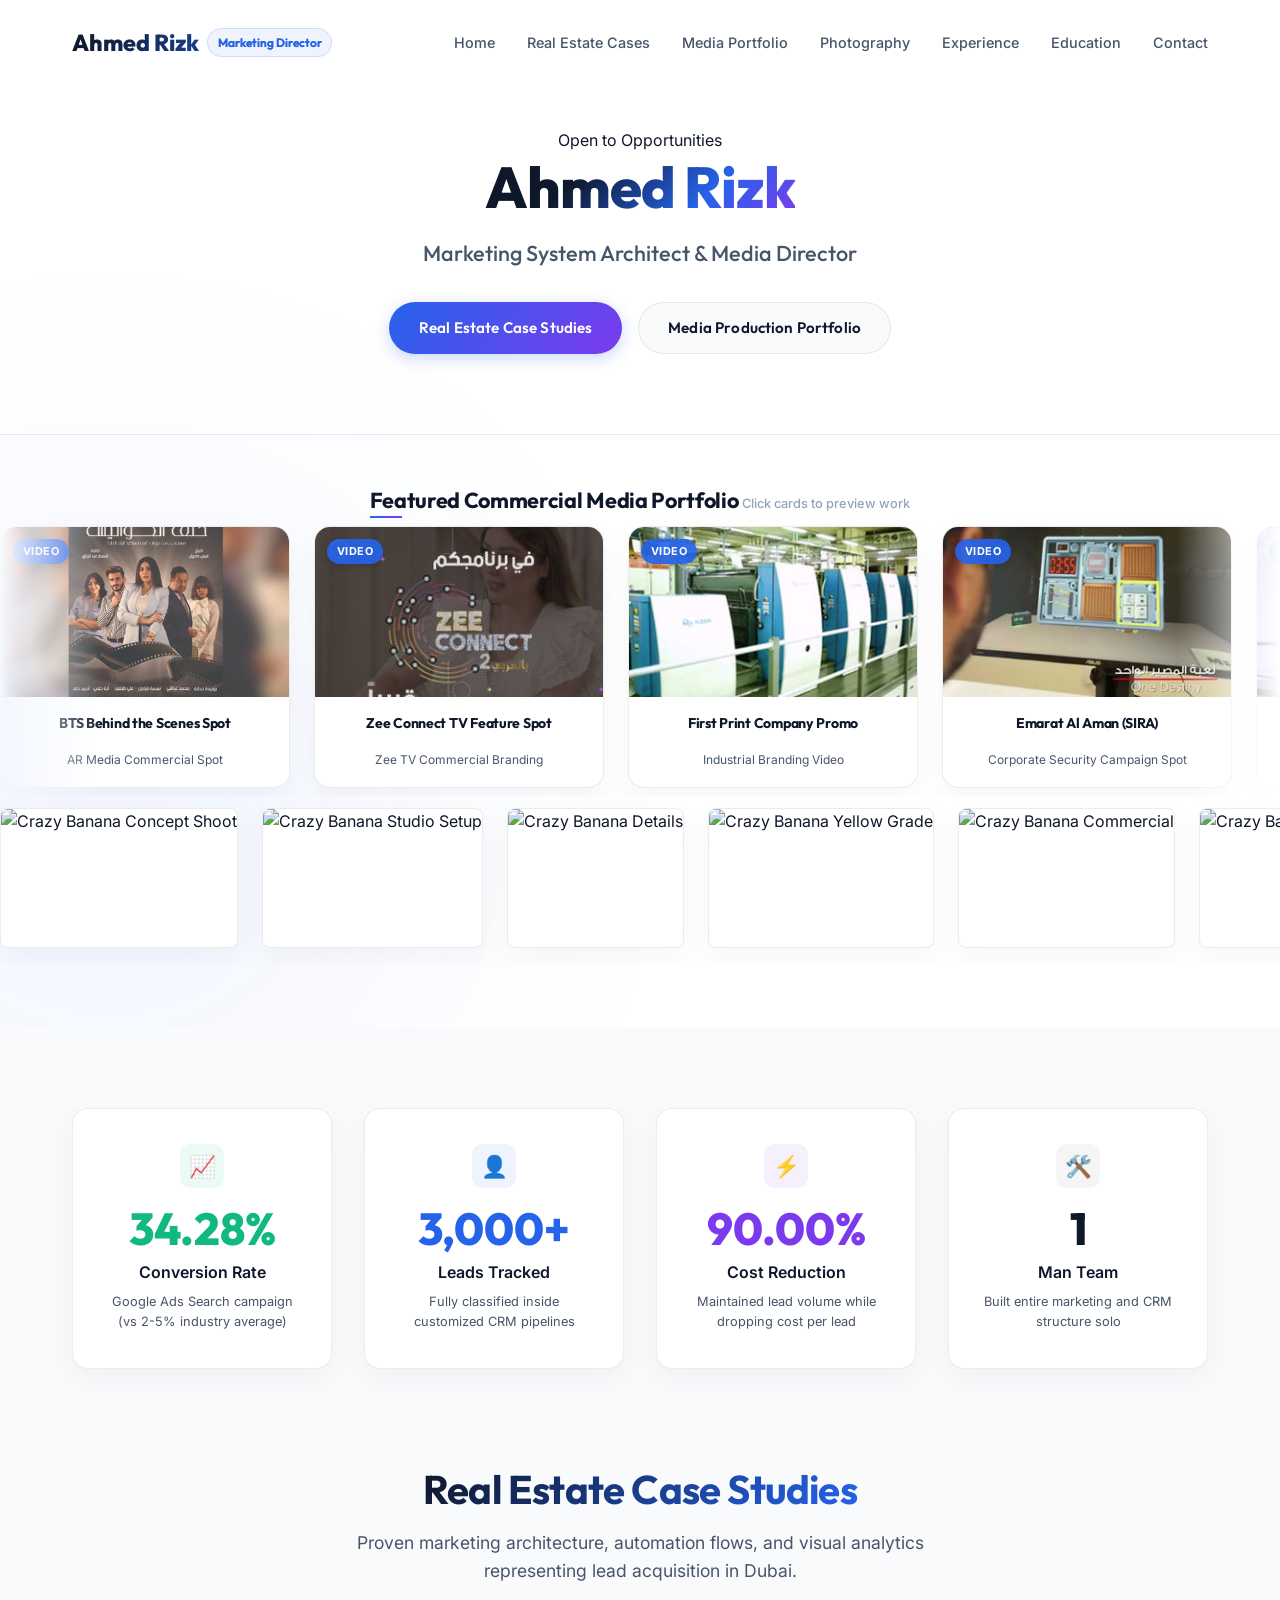
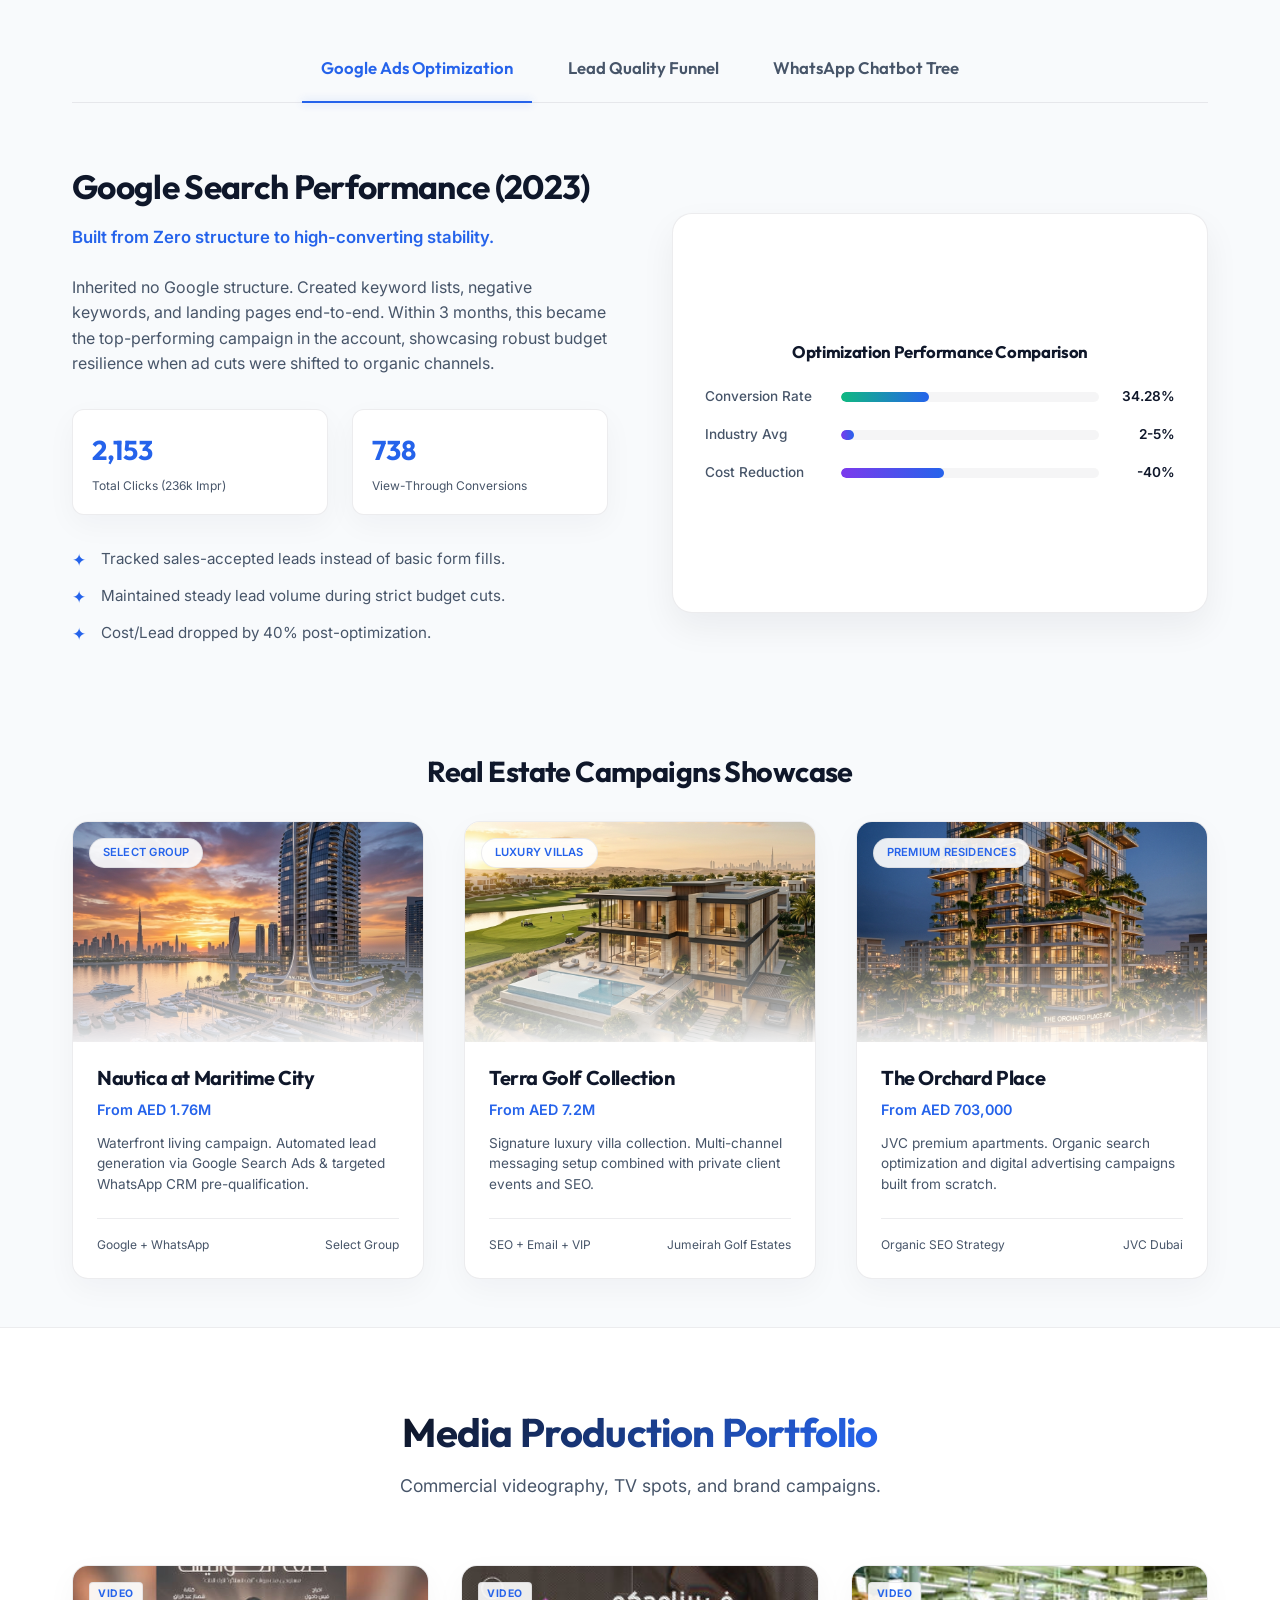
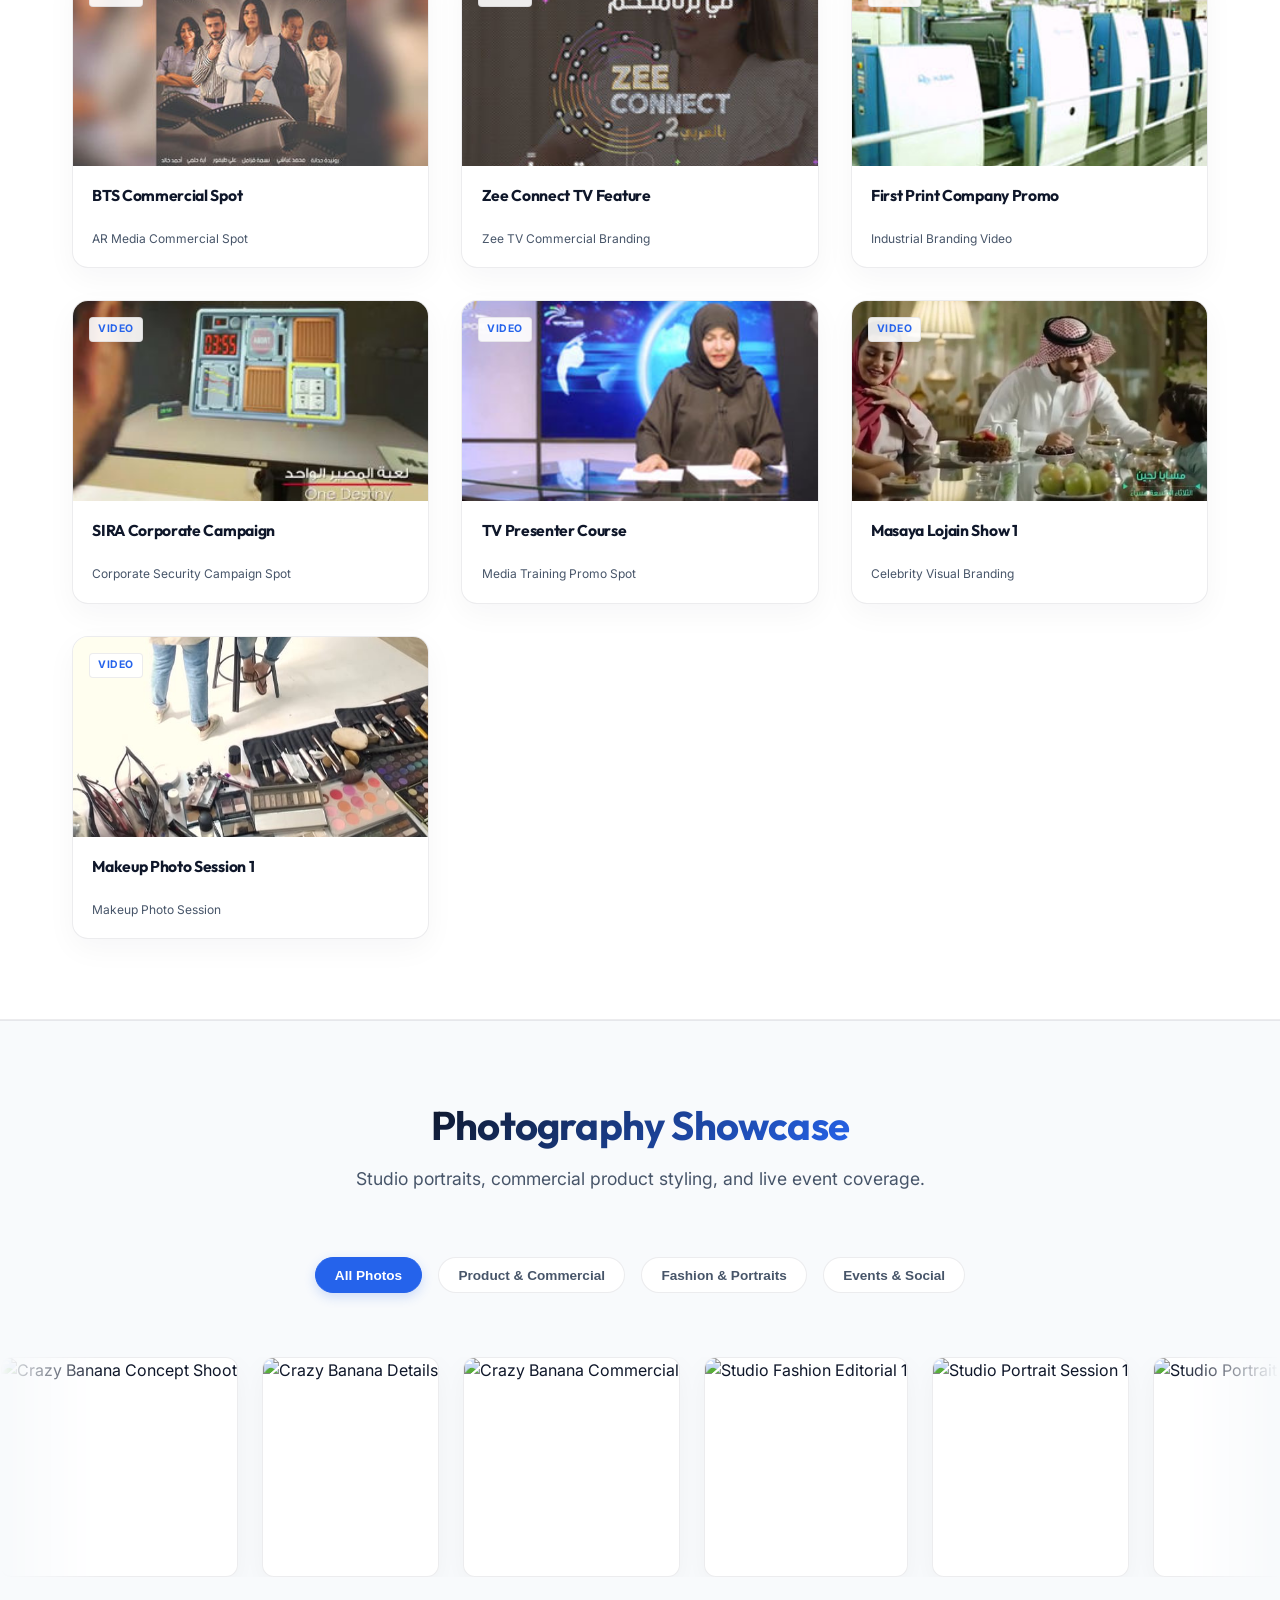
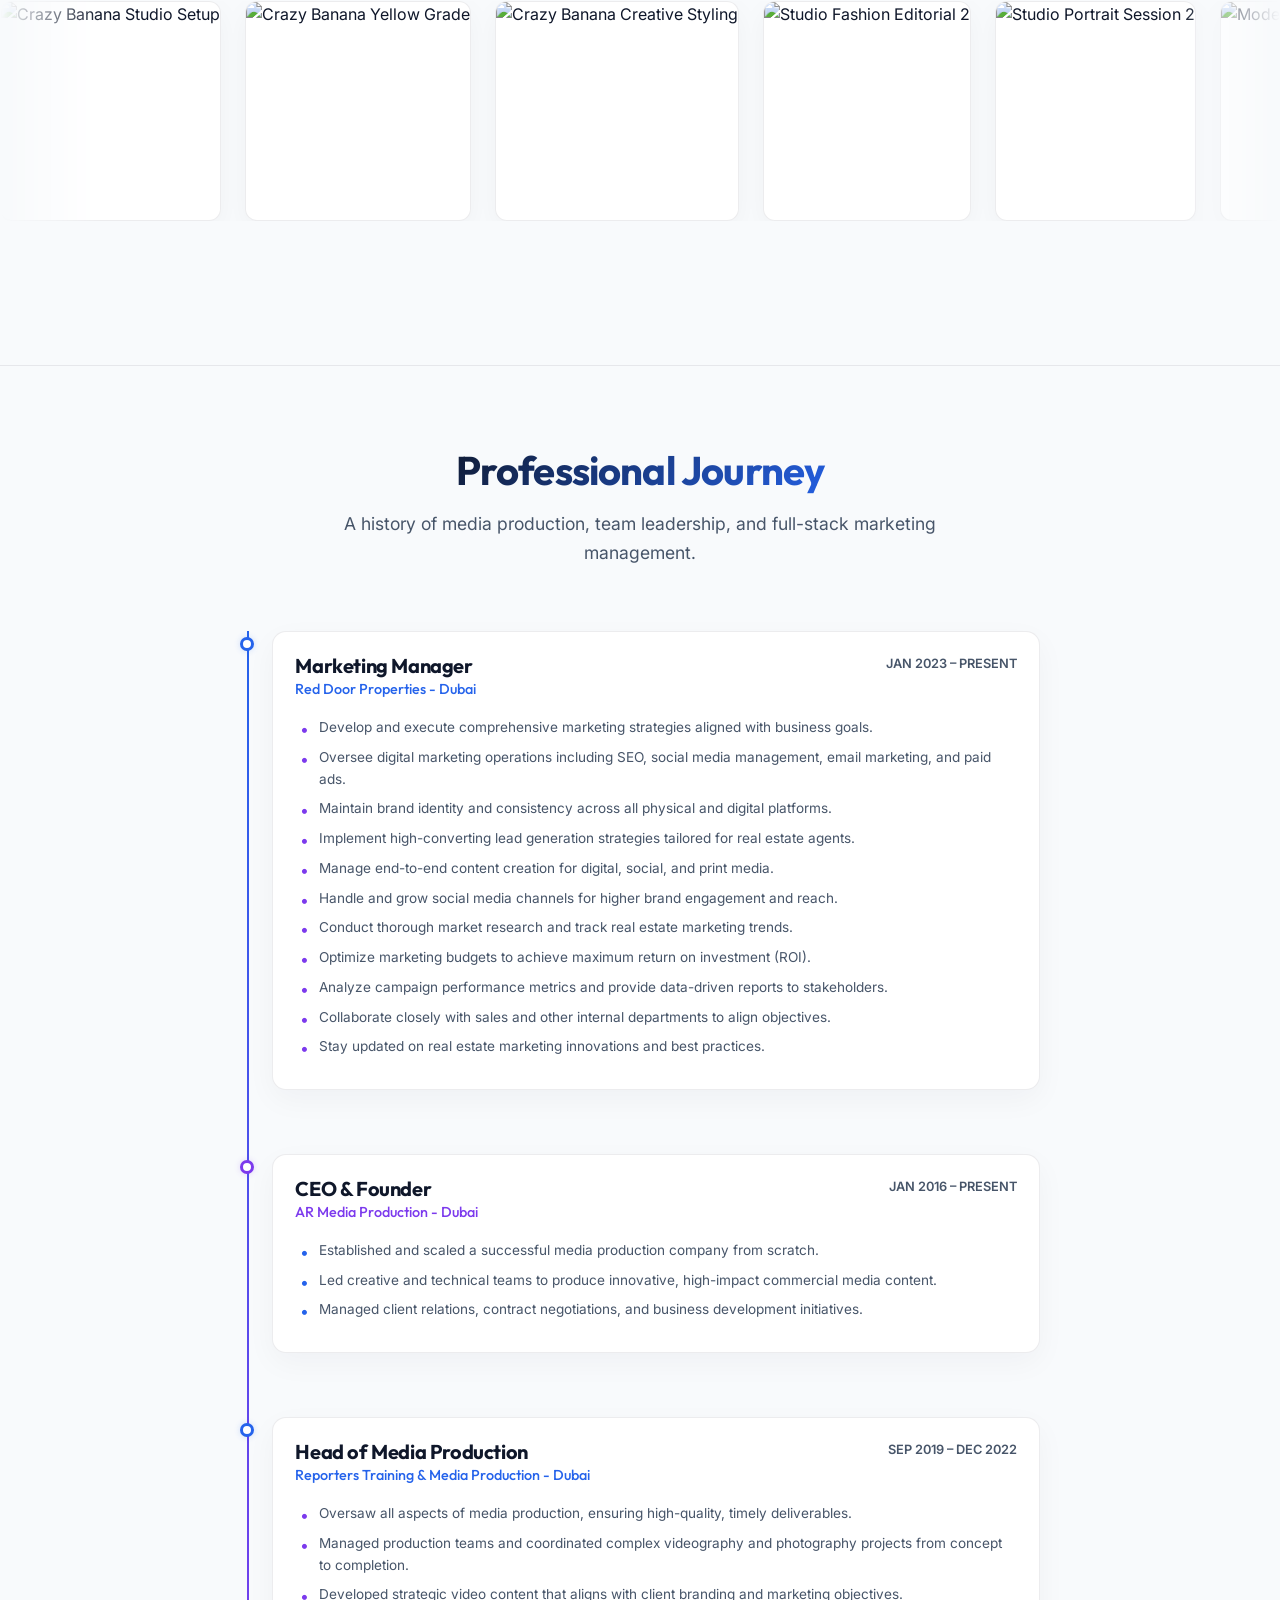
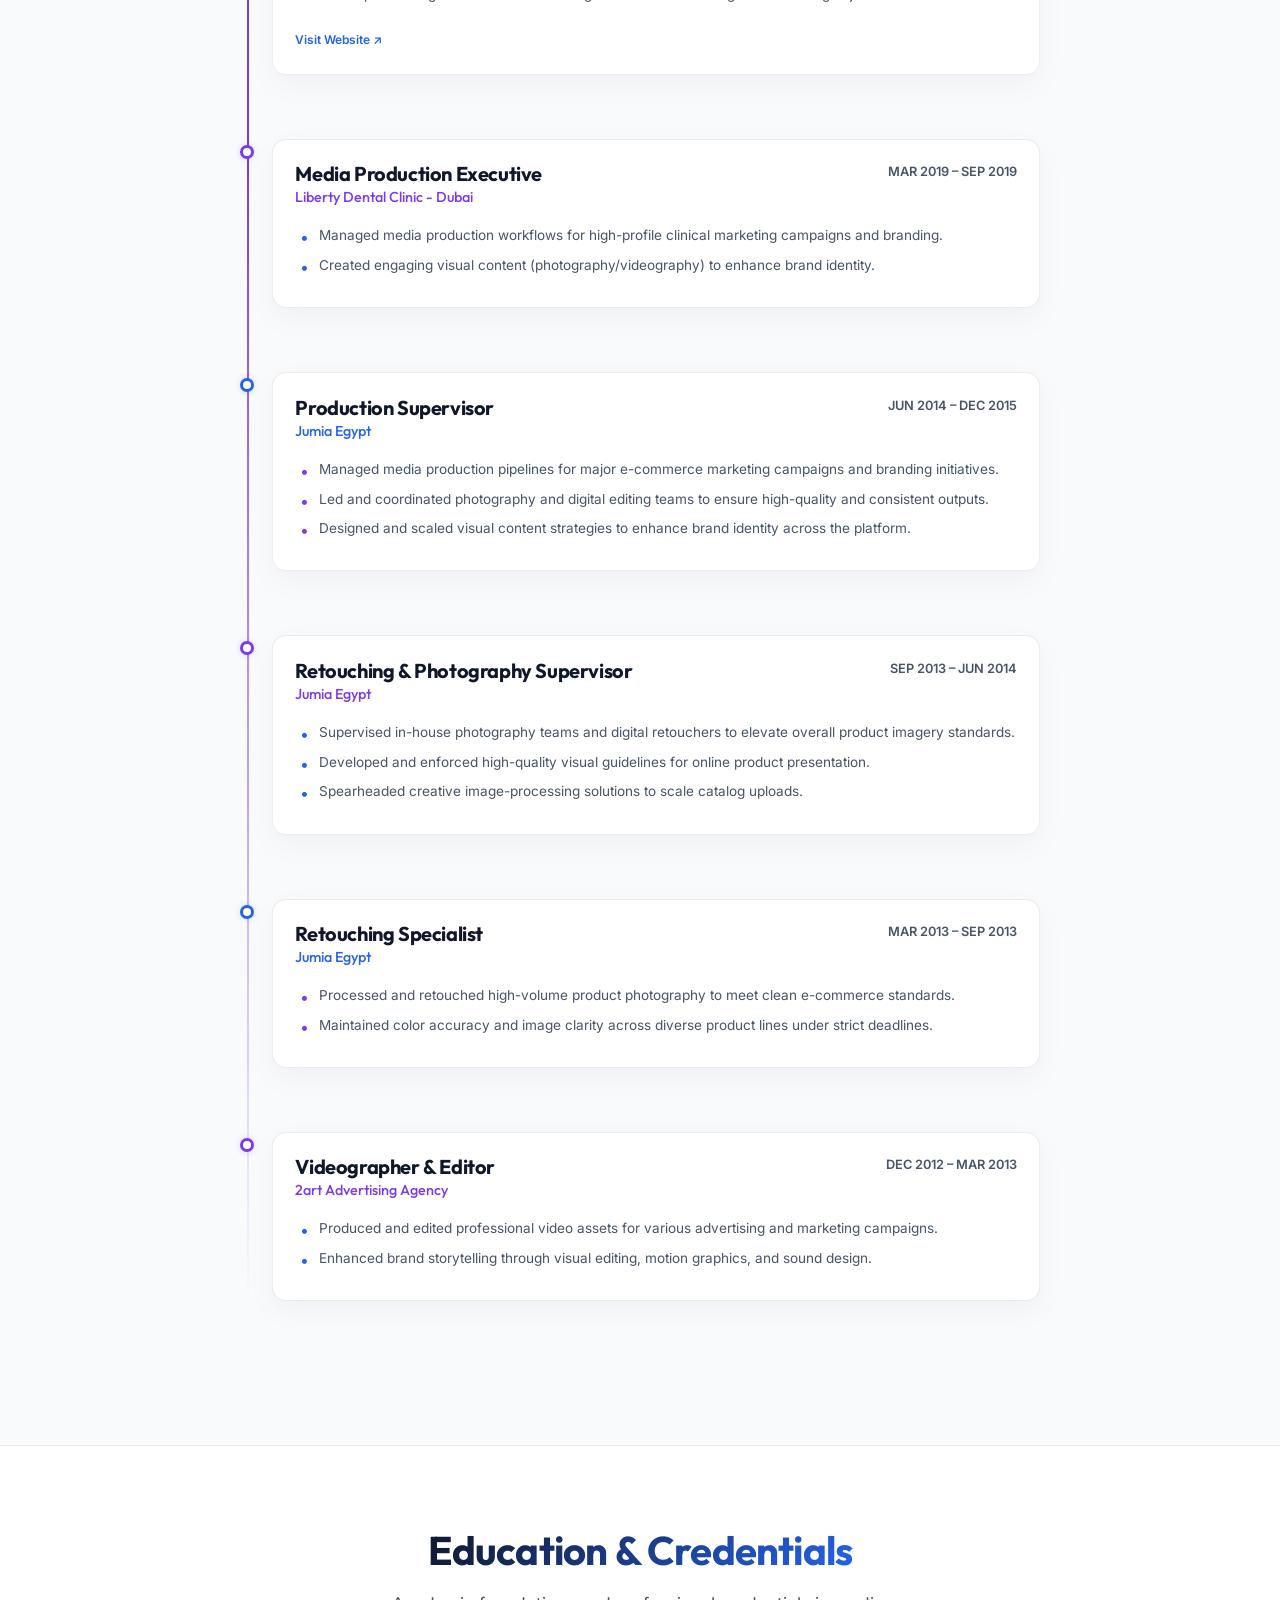
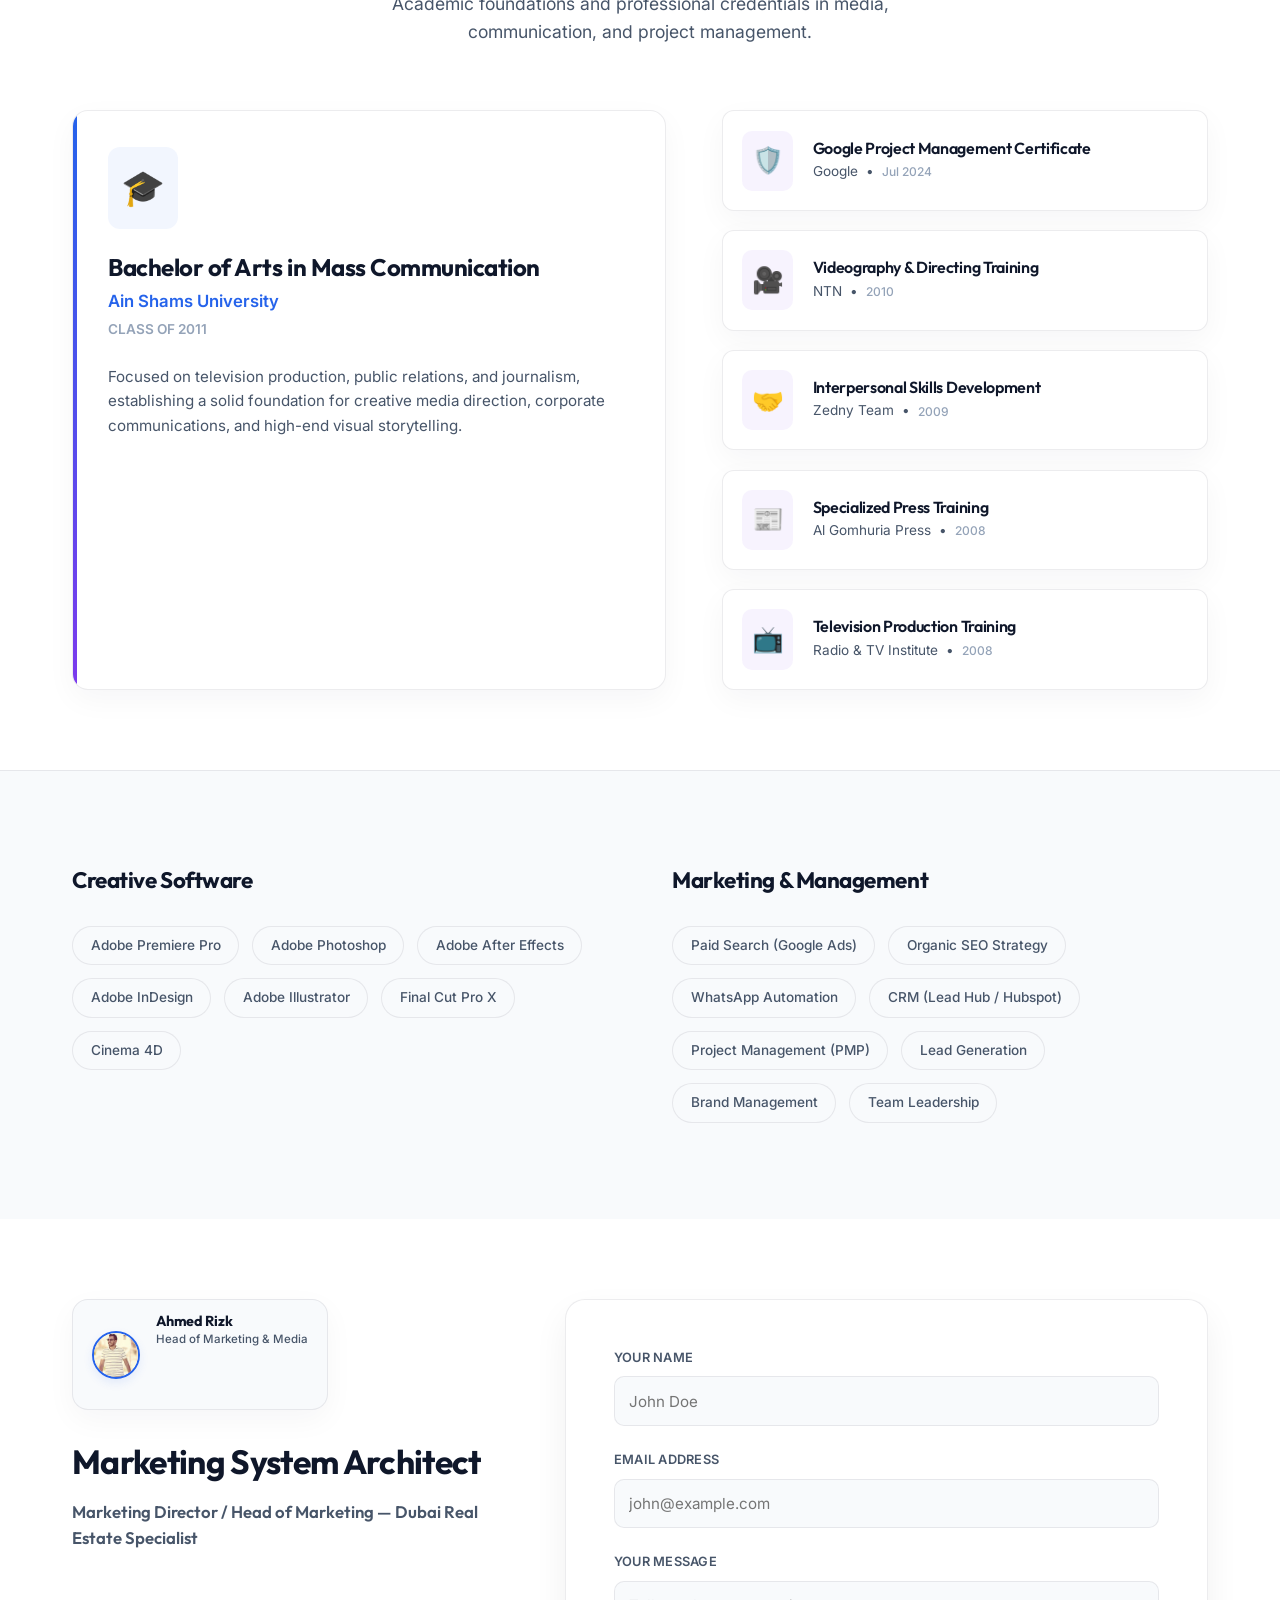
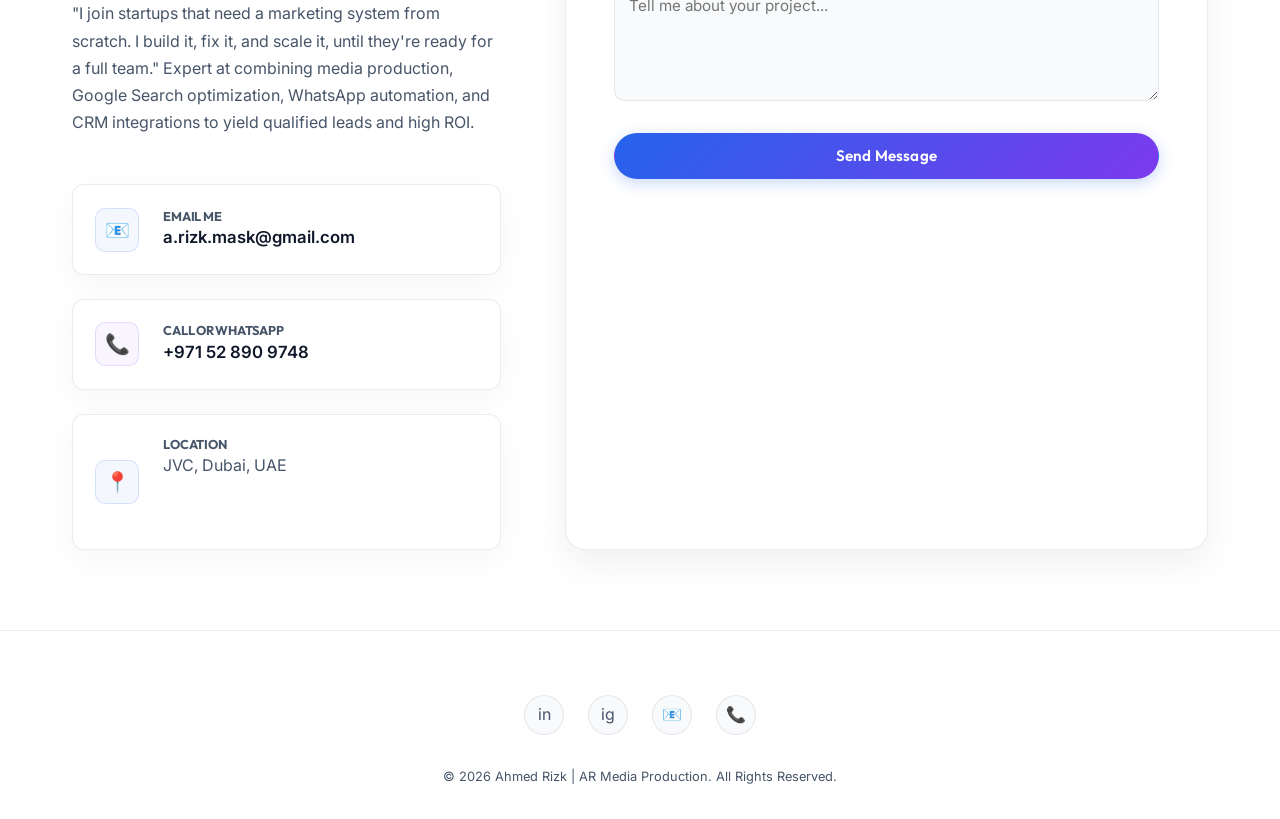
==== commit 38a1f58e: "Update experience section with complete CV timeline and separate education into a dedicated section" ====
--- a/index.html
+++ b/index.html
@@ -21,7 +21,8 @@
           <li><a href="#real-estate">Real Estate Cases</a></li>
           <li><a href="#media-production">Media Portfolio</a></li>
           <li><a href="#photography">Photography</a></li>
-          <li><a href="#experience">Timeline</a></li>
+          <li><a href="#experience">Experience</a></li>
+          <li><a href="#education">Education</a></li>
           <li><a href="#contact">Contact</a></li>
         </ul>
       </nav>
@@ -646,30 +647,17 @@
             </div>
             <ul class="timeline-bullets">
               <li>Develop and execute comprehensive marketing strategies aligned with business goals.</li>
-              <li>Oversee SEO, social media management, email marketing, and search campaigns.</li>
-              <li>Implement lead generation strategies for agents and track conversion metrics inside CRM.</li>
-              <li>Optimize budgets, analyze campaign performance, and report directly on ROI.</li>
+              <li>Oversee digital marketing operations including SEO, social media management, email marketing, and paid ads.</li>
+              <li>Maintain brand identity and consistency across all physical and digital platforms.</li>
+              <li>Implement high-converting lead generation strategies tailored for real estate agents.</li>
+              <li>Manage end-to-end content creation for digital, social, and print media.</li>
+              <li>Handle and grow social media channels for higher brand engagement and reach.</li>
+              <li>Conduct thorough market research and track real estate marketing trends.</li>
+              <li>Optimize marketing budgets to achieve maximum return on investment (ROI).</li>
+              <li>Analyze campaign performance metrics and provide data-driven reports to stakeholders.</li>
+              <li>Collaborate closely with sales and other internal departments to align objectives.</li>
+              <li>Stay updated on real estate marketing innovations and best practices.</li>
             </ul>
-          </div>
-        </div>
-
-        <!-- Reporters Training -->
-        <div class="timeline-item">
-          <div class="timeline-dot"></div>
-          <div class="timeline-content">
-            <div class="timeline-header">
-              <div>
-                <h3>Head of Media Production</h3>
-                <div class="company">Reporters Training & Media Production - Dubai</div>
-              </div>
-              <span class="timeline-date">Sep 2019 – Dec 2022</span>
-            </div>
-            <ul class="timeline-bullets">
-              <li>Oversaw all aspects of media production to ensure high-quality deliverables.</li>
-              <li>Managed production teams and coordinated complex videography/photography projects.</li>
-              <li>Developed strategic video content matching key client targets.</li>
-            </ul>
-            <a href="http://reporters.ae/" target="_blank" class="timeline-link">Visit Website ↗</a>
           </div>
         </div>
 
@@ -685,10 +673,30 @@
               <span class="timeline-date">Jan 2016 – Present</span>
             </div>
             <ul class="timeline-bullets">
-              <li>Established and scaled a successful media production agency from scratch.</li>
-              <li>Led creative and technical teams to produce commercial video & photo assets.</li>
-              <li>Managed client relations, contracts, and business development initiatives.</li>
+              <li>Established and scaled a successful media production company from scratch.</li>
+              <li>Led creative and technical teams to produce innovative, high-impact commercial media content.</li>
+              <li>Managed client relations, contract negotiations, and business development initiatives.</li>
             </ul>
+          </div>
+        </div>
+
+        <!-- Reporters Training & Media Production -->
+        <div class="timeline-item">
+          <div class="timeline-dot"></div>
+          <div class="timeline-content">
+            <div class="timeline-header">
+              <div>
+                <h3>Head of Media Production</h3>
+                <div class="company">Reporters Training & Media Production - Dubai</div>
+              </div>
+              <span class="timeline-date">Sep 2019 – Dec 2022</span>
+            </div>
+            <ul class="timeline-bullets">
+              <li>Oversaw all aspects of media production, ensuring high-quality, timely deliverables.</li>
+              <li>Managed production teams and coordinated complex videography and photography projects from concept to completion.</li>
+              <li>Developed strategic video content that aligns with client branding and marketing objectives.</li>
+            </ul>
+            <a href="http://reporters.ae/" target="_blank" class="timeline-link">Visit Website ↗</a>
           </div>
         </div>
 
@@ -699,49 +707,169 @@
             <div class="timeline-header">
               <div>
                 <h3>Media Production Executive</h3>
-                <div class="company">Liberty Dental Clinic</div>
+                <div class="company">Liberty Dental Clinic - Dubai</div>
               </div>
               <span class="timeline-date">Mar 2019 – Sep 2019</span>
             </div>
             <ul class="timeline-bullets">
-              <li>Managed media production for high-profile clinical marketing campaigns and branding.</li>
-              <li>Created engaging visual assets to enhance brand identity offline & online.</li>
+              <li>Managed media production workflows for high-profile clinical marketing campaigns and branding.</li>
+              <li>Created engaging visual content (photography/videography) to enhance brand identity.</li>
             </ul>
           </div>
         </div>
 
-        <!-- Jumia Egypt -->
+        <!-- Jumia Egypt - Production Supervisor -->
         <div class="timeline-item">
           <div class="timeline-dot"></div>
           <div class="timeline-content">
             <div class="timeline-header">
               <div>
-                <h3>Production & Retouching Supervisor</h3>
+                <h3>Production Supervisor</h3>
                 <div class="company">Jumia Egypt</div>
               </div>
-              <span class="timeline-date">Mar 2013 – Dec 2015</span>
+              <span class="timeline-date">Jun 2014 – Dec 2015</span>
             </div>
             <ul class="timeline-bullets">
-              <li>Supervised photography and retouching teams to build e-commerce asset guidelines.</li>
-              <li>Implemented automated Photoshop actions to speed up processing time for listings.</li>
+              <li>Managed media production pipelines for major e-commerce marketing campaigns and branding initiatives.</li>
+              <li>Led and coordinated photography and digital editing teams to ensure high-quality and consistent outputs.</li>
+              <li>Designed and scaled visual content strategies to enhance brand identity across the platform.</li>
             </ul>
           </div>
         </div>
 
-        <!-- Ain Shams -->
+        <!-- Jumia Egypt - Retouching & Photography Supervisor -->
         <div class="timeline-item">
           <div class="timeline-dot"></div>
           <div class="timeline-content">
             <div class="timeline-header">
               <div>
-                <h3>B.A. in Mass Communication</h3>
-                <div class="company">Ain Shams University</div>
-              </div>
-              <span class="timeline-date">Class of 2011</span>
-            </div>
-            <p style="color: var(--text-secondary); margin-top: 0.5rem; font-size: 0.9rem;">
-              Focused on television production, public relations, and journalism, establishing a solid foundation for media coordination.
-            </p>
+                <h3>Retouching & Photography Supervisor</h3>
+                <div class="company">Jumia Egypt</div>
+              </div>
+              <span class="timeline-date">Sep 2013 – Jun 2014</span>
+            </div>
+            <ul class="timeline-bullets">
+              <li>Supervised in-house photography teams and digital retouchers to elevate overall product imagery standards.</li>
+              <li>Developed and enforced high-quality visual guidelines for online product presentation.</li>
+              <li>Spearheaded creative image-processing solutions to scale catalog uploads.</li>
+            </ul>
+          </div>
+        </div>
+
+        <!-- Jumia Egypt - Retouching -->
+        <div class="timeline-item">
+          <div class="timeline-dot"></div>
+          <div class="timeline-content">
+            <div class="timeline-header">
+              <div>
+                <h3>Retouching Specialist</h3>
+                <div class="company">Jumia Egypt</div>
+              </div>
+              <span class="timeline-date">Mar 2013 – Sep 2013</span>
+            </div>
+            <ul class="timeline-bullets">
+              <li>Processed and retouched high-volume product photography to meet clean e-commerce standards.</li>
+              <li>Maintained color accuracy and image clarity across diverse product lines under strict deadlines.</li>
+            </ul>
+          </div>
+        </div>
+
+        <!-- 2art Advertising Agency -->
+        <div class="timeline-item">
+          <div class="timeline-dot"></div>
+          <div class="timeline-content">
+            <div class="timeline-header">
+              <div>
+                <h3>Videographer & Editor</h3>
+                <div class="company">2art Advertising Agency</div>
+              </div>
+              <span class="timeline-date">Dec 2012 – Mar 2013</span>
+            </div>
+            <ul class="timeline-bullets">
+              <li>Produced and edited professional video assets for various advertising and marketing campaigns.</li>
+              <li>Enhanced brand storytelling through visual editing, motion graphics, and sound design.</li>
+            </ul>
+          </div>
+        </div>
+      </div>
+    </div>
+  </section>
+
+  <!-- Education & Credentials Section -->
+  <section id="education" class="education">
+    <div class="container">
+      <div class="section-header">
+        <h2>Education & Credentials</h2>
+        <p>Academic foundations and professional credentials in media, communication, and project management.</p>
+      </div>
+
+      <div class="education-grid">
+        <!-- Education Card -->
+        <div class="education-card">
+          <div class="education-icon">🎓</div>
+          <h3>Bachelor of Arts in Mass Communication</h3>
+          <div class="university">Ain Shams University</div>
+          <span class="date">Class of 2011</span>
+          <p>
+            Focused on television production, public relations, and journalism, establishing a solid foundation for creative media direction, corporate communications, and high-end visual storytelling.
+          </p>
+        </div>
+
+        <!-- Certifications Column -->
+        <div class="certifications-container">
+          <!-- Cert 1 -->
+          <div class="cert-card">
+            <div class="cert-icon">🛡️</div>
+            <div class="cert-details">
+              <h4>Google Project Management Certificate</h4>
+              <div class="issuer">
+                <span>Google</span> &bull; <span class="date">Jul 2024</span>
+              </div>
+            </div>
+          </div>
+
+          <!-- Cert 2 -->
+          <div class="cert-card">
+            <div class="cert-icon">🎥</div>
+            <div class="cert-details">
+              <h4>Videography & Directing Training</h4>
+              <div class="issuer">
+                <span>NTN</span> &bull; <span class="date">2010</span>
+              </div>
+            </div>
+          </div>
+
+          <!-- Cert 3 -->
+          <div class="cert-card">
+            <div class="cert-icon">🤝</div>
+            <div class="cert-details">
+              <h4>Interpersonal Skills Development</h4>
+              <div class="issuer">
+                <span>Zedny Team</span> &bull; <span class="date">2009</span>
+              </div>
+            </div>
+          </div>
+
+          <!-- Cert 4 -->
+          <div class="cert-card">
+            <div class="cert-icon">📰</div>
+            <div class="cert-details">
+              <h4>Specialized Press Training</h4>
+              <div class="issuer">
+                <span>Al Gomhuria Press</span> &bull; <span class="date">2008</span>
+              </div>
+            </div>
+          </div>
+
+          <!-- Cert 5 -->
+          <div class="cert-card">
+            <div class="cert-icon">📺</div>
+            <div class="cert-details">
+              <h4>Television Production Training</h4>
+              <div class="issuer">
+                <span>Radio & TV Institute</span> &bull; <span class="date">2008</span>
+              </div>
+            </div>
           </div>
         </div>
       </div>
--- a/style.css
+++ b/style.css
@@ -67,6 +67,8 @@
 html {
   scroll-behavior: smooth;
   font-size: 16px;
+  overflow-x: hidden;
+  width: 100%;
 }
 
 body {
@@ -276,6 +278,7 @@
   flex-direction: column;
   align-items: center;
   text-align: center;
+  overflow: hidden;
 }
 
 .hero-header-container {
@@ -373,6 +376,7 @@
   padding: 3rem 0 1rem;
   border-top: 1px solid var(--card-border);
   position: relative;
+  overflow: hidden;
 }
 
 .marquee-header-container {
@@ -980,6 +984,7 @@
   padding: 5rem 0;
   border-top: 1px solid var(--card-border);
   border-bottom: 1px solid var(--card-border);
+  overflow: hidden;
 }
 
 .portfolio-grid {
@@ -1416,10 +1421,147 @@
   text-decoration: underline;
 }
 
+/* Education & Credentials Section */
+.education {
+  padding: 5rem 0;
+  background-color: var(--bg-primary);
+  border-top: 1px solid var(--card-border);
+}
+
+.education-grid {
+  display: grid;
+  grid-template-columns: 1.1fr 0.9fr;
+  gap: 3.5rem;
+  margin-top: 3rem;
+}
+
+.education-card {
+  background: #ffffff;
+  border: 1px solid var(--card-border);
+  border-radius: 16px;
+  padding: 2.2rem;
+  box-shadow: var(--shadow-soft);
+  position: relative;
+  overflow: hidden;
+  transition: var(--transition-bounce);
+}
+
+.education-card:hover {
+  transform: translateY(-5px);
+  border-color: var(--card-hover-border);
+  box-shadow: var(--shadow-hover);
+}
+
+.education-card::before {
+  content: "";
+  position: absolute;
+  top: 0;
+  left: 0;
+  width: 4px;
+  height: 100%;
+  background: linear-gradient(to bottom, var(--accent-primary), var(--accent-secondary));
+}
+
+.education-icon {
+  font-size: 2.2rem;
+  margin-bottom: 1.5rem;
+  color: var(--accent-primary);
+  display: inline-block;
+  background: rgba(37, 99, 235, 0.06);
+  padding: 0.8rem;
+  border-radius: 12px;
+}
+
+.education-card h3 {
+  font-size: 1.5rem;
+  color: var(--text-primary);
+  margin-bottom: 0.4rem;
+  font-family: var(--font-headers);
+}
+
+.education-card .university {
+  font-size: 1.05rem;
+  color: var(--accent-primary);
+  font-weight: 600;
+  margin-bottom: 0.3rem;
+}
+
+.education-card .date {
+  font-size: 0.85rem;
+  color: var(--text-muted);
+  font-weight: 600;
+  text-transform: uppercase;
+  margin-bottom: 1.5rem;
+  display: block;
+}
+
+.education-card p {
+  color: var(--text-secondary);
+  font-size: 0.95rem;
+  line-height: 1.6;
+}
+
+/* Certifications list styling */
+.certifications-container {
+  display: flex;
+  flex-direction: column;
+  gap: 1.2rem;
+}
+
+.cert-card {
+  background: #ffffff;
+  border: 1px solid var(--card-border);
+  border-radius: 12px;
+  padding: 1.2rem;
+  display: flex;
+  align-items: center;
+  gap: 1.2rem;
+  box-shadow: var(--shadow-soft);
+  transition: var(--transition-smooth);
+}
+
+.cert-card:hover {
+  border-color: var(--card-hover-border);
+  transform: translateX(5px);
+}
+
+.cert-icon {
+  font-size: 1.6rem;
+  color: var(--accent-secondary);
+  background: rgba(124, 58, 237, 0.06);
+  padding: 0.6rem;
+  border-radius: 10px;
+  flex-shrink: 0;
+  display: flex;
+  align-items: center;
+  justify-content: center;
+}
+
+.cert-details h4 {
+  font-size: 1rem;
+  color: var(--text-primary);
+  margin-bottom: 0.2rem;
+  font-weight: 600;
+}
+
+.cert-details .issuer {
+  font-size: 0.85rem;
+  color: var(--text-secondary);
+  display: flex;
+  align-items: center;
+  gap: 0.5rem;
+}
+
+.cert-details .issuer .date {
+  font-size: 0.75rem;
+  color: var(--text-muted);
+  font-weight: 500;
+}
+
 /* Skills & Tools Section */
 .skills {
   padding: 6rem 0;
-  background: #ffffff;
+  background-color: var(--bg-secondary);
   border-top: 1px solid var(--card-border);
 }
 
@@ -1472,7 +1614,7 @@
 .contact {
   padding: 5rem 0;
   position: relative;
-  background-color: var(--bg-secondary);
+  background-color: var(--bg-primary);
 }
 
 .contact-grid {
@@ -1867,6 +2009,10 @@
     grid-template-columns: repeat(2, 1fr);
   }
   .case-study-layout {
+    grid-template-columns: 1fr;
+    gap: 3rem;
+  }
+  .education-grid {
     grid-template-columns: 1fr;
     gap: 3rem;
   }
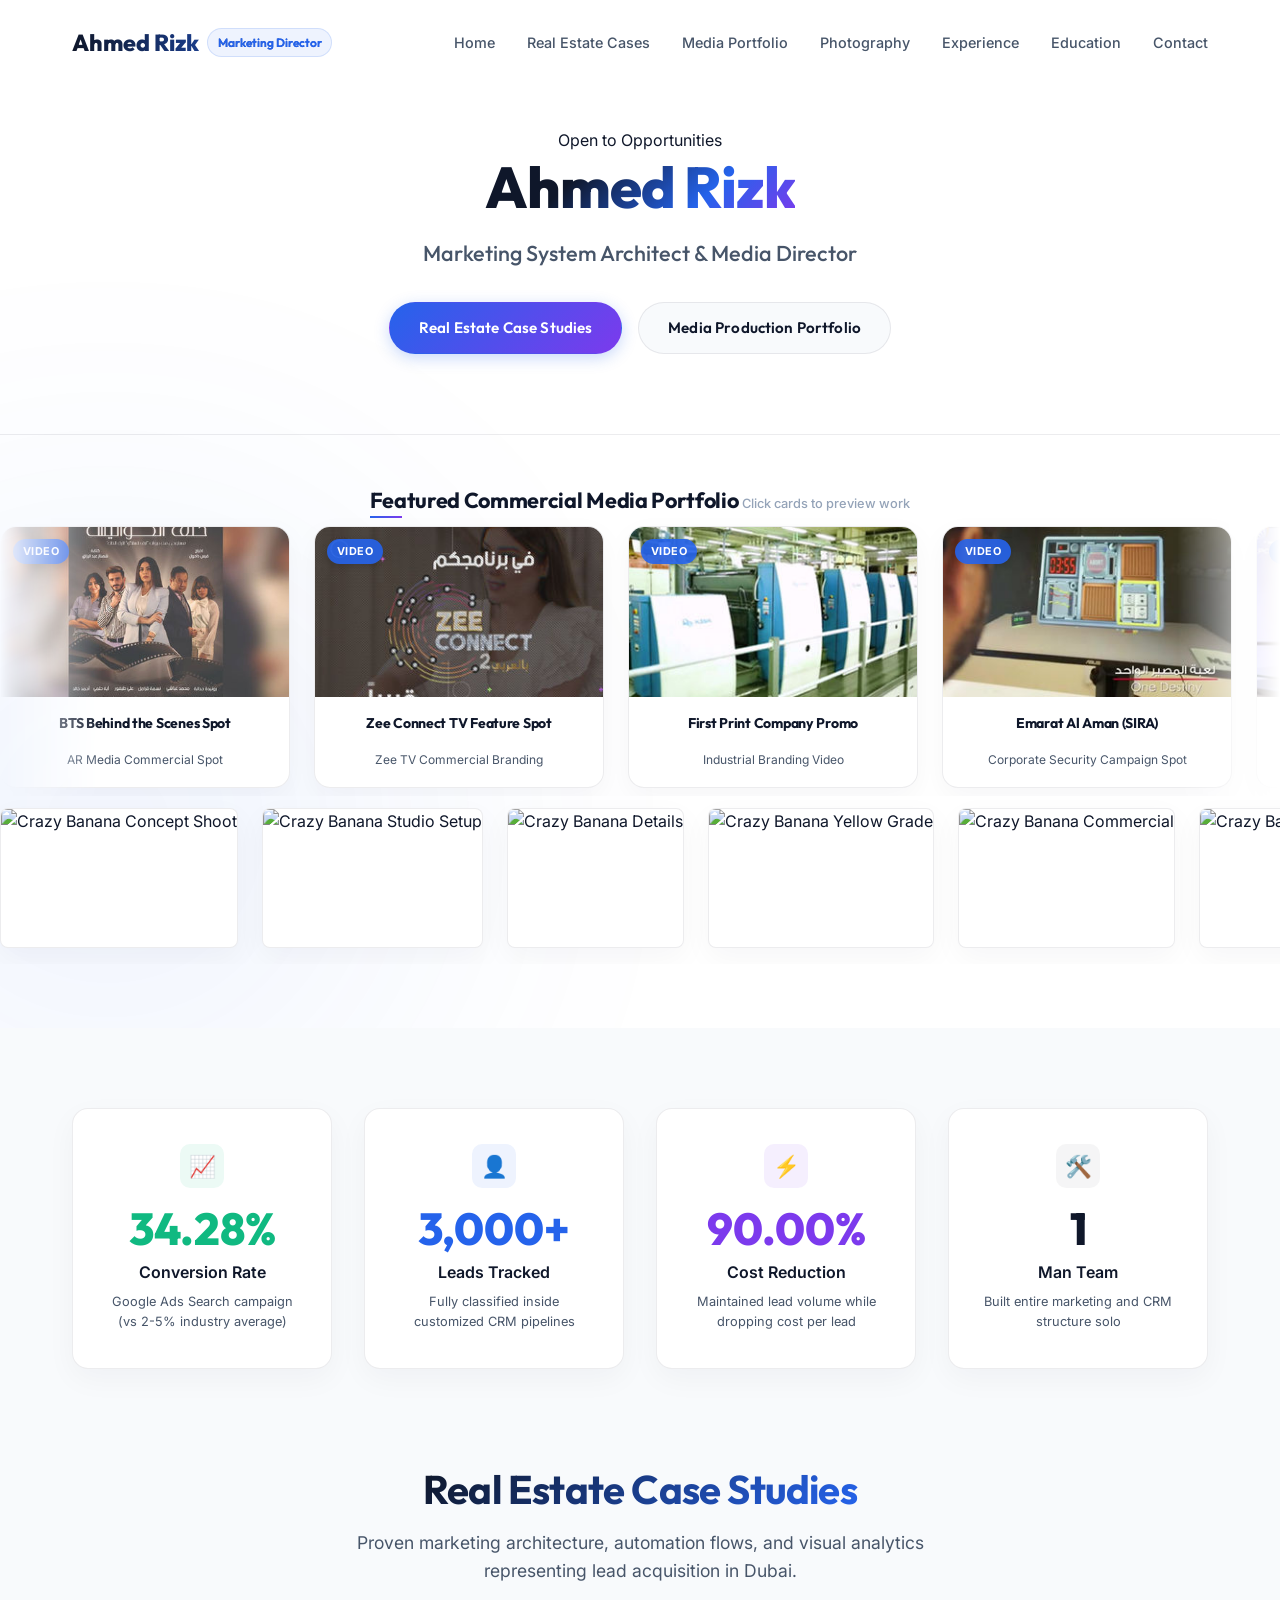
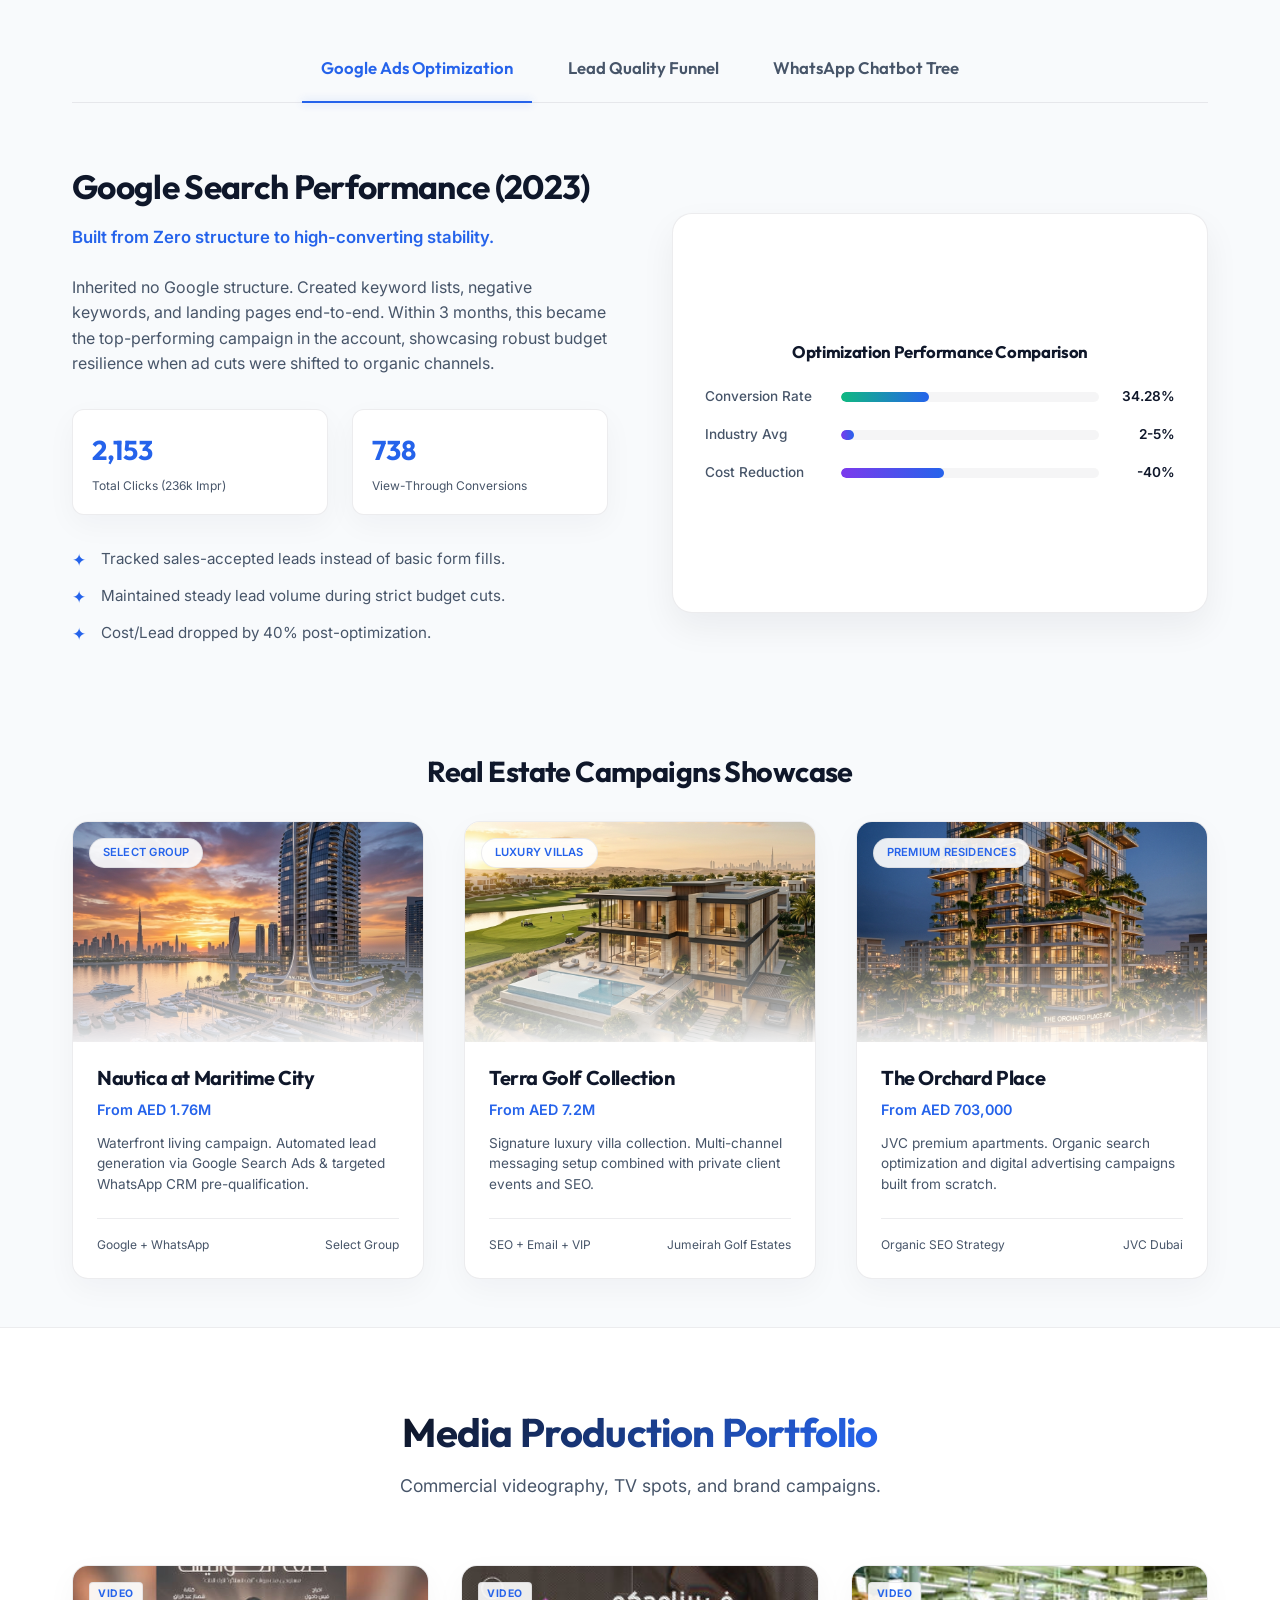
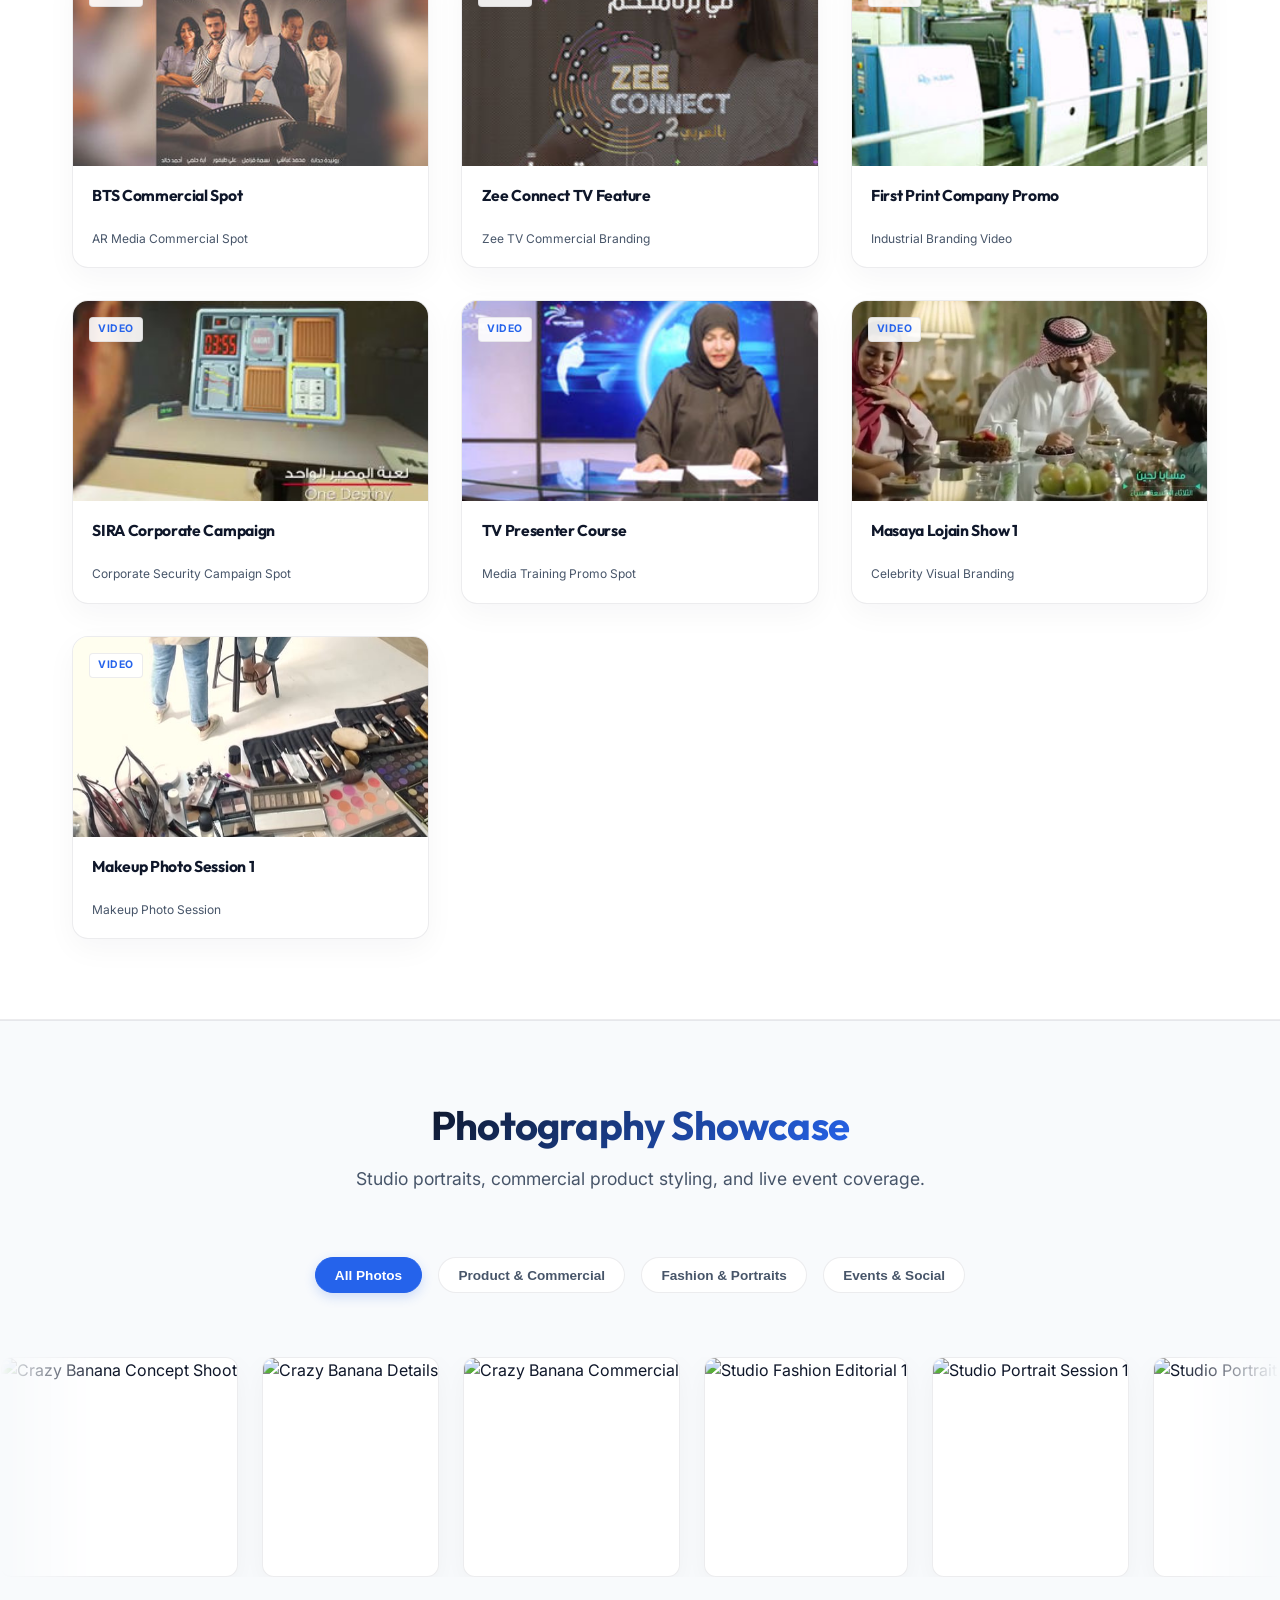
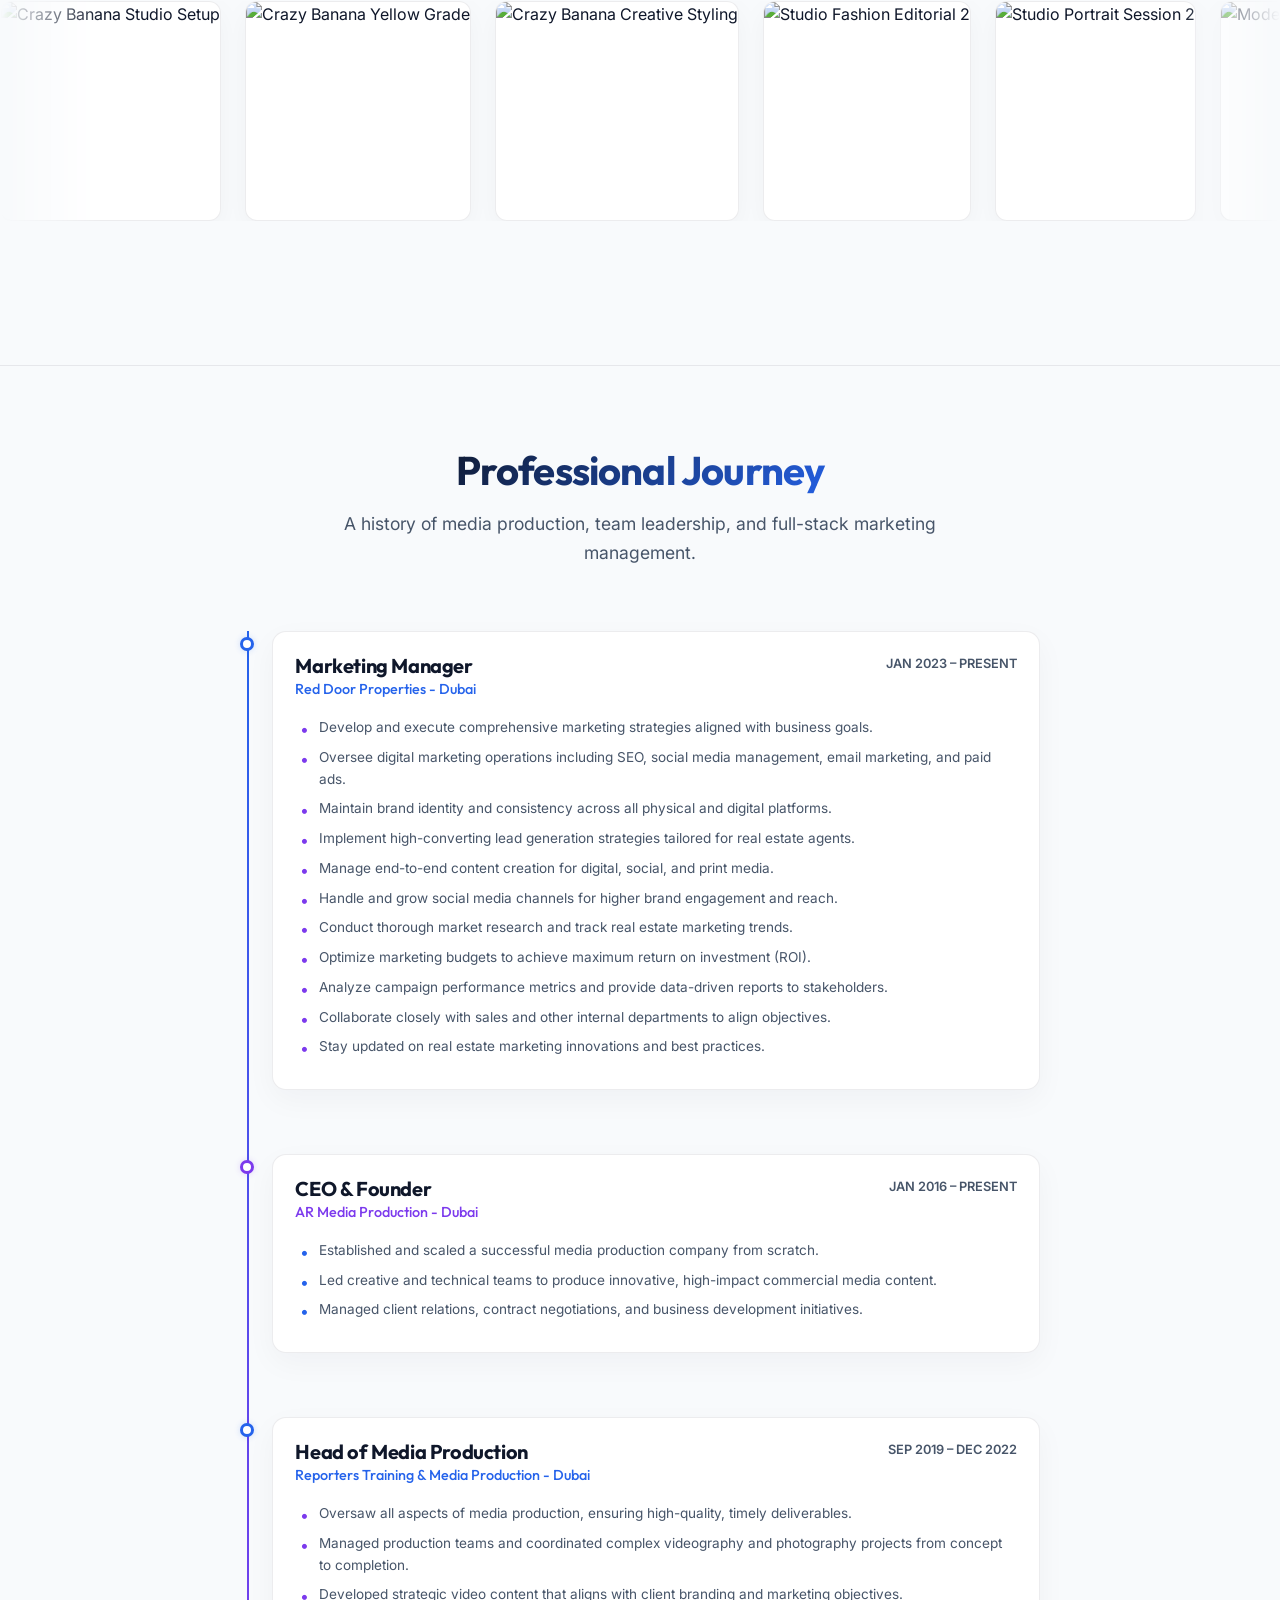
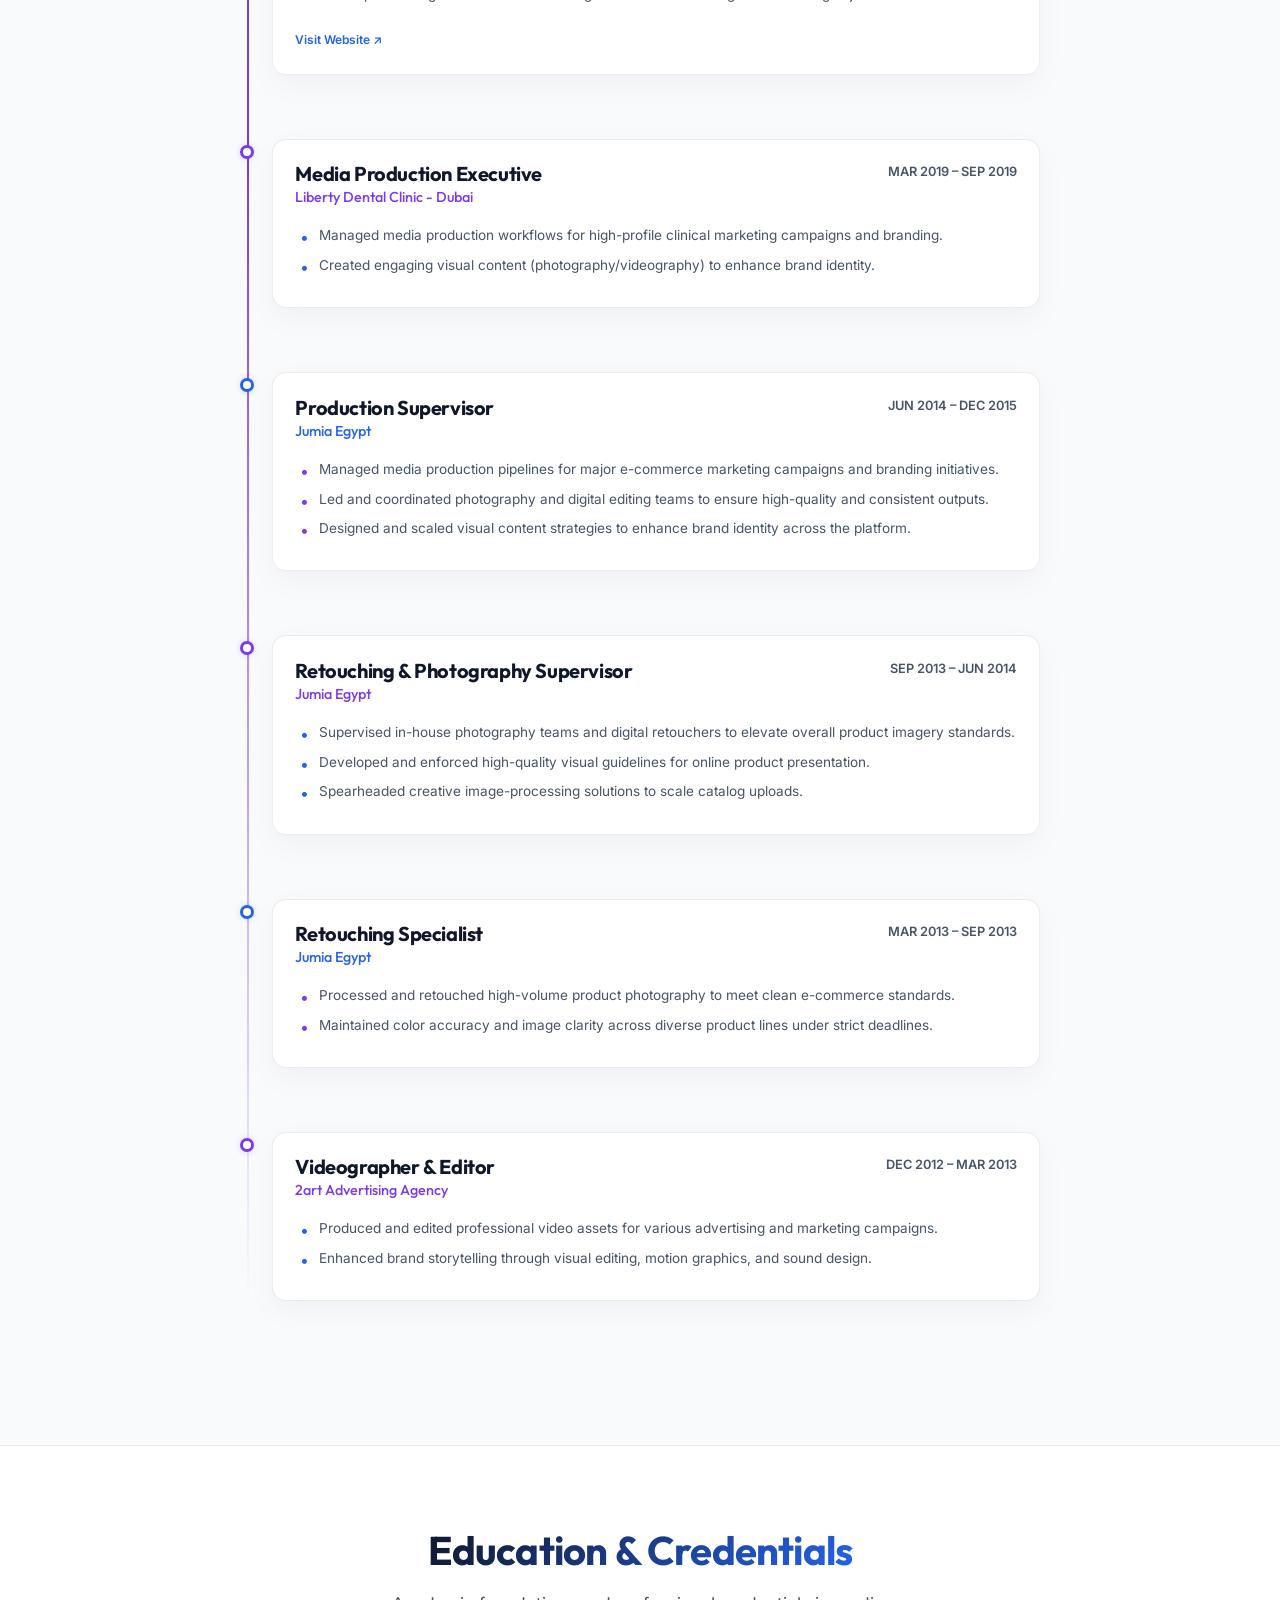
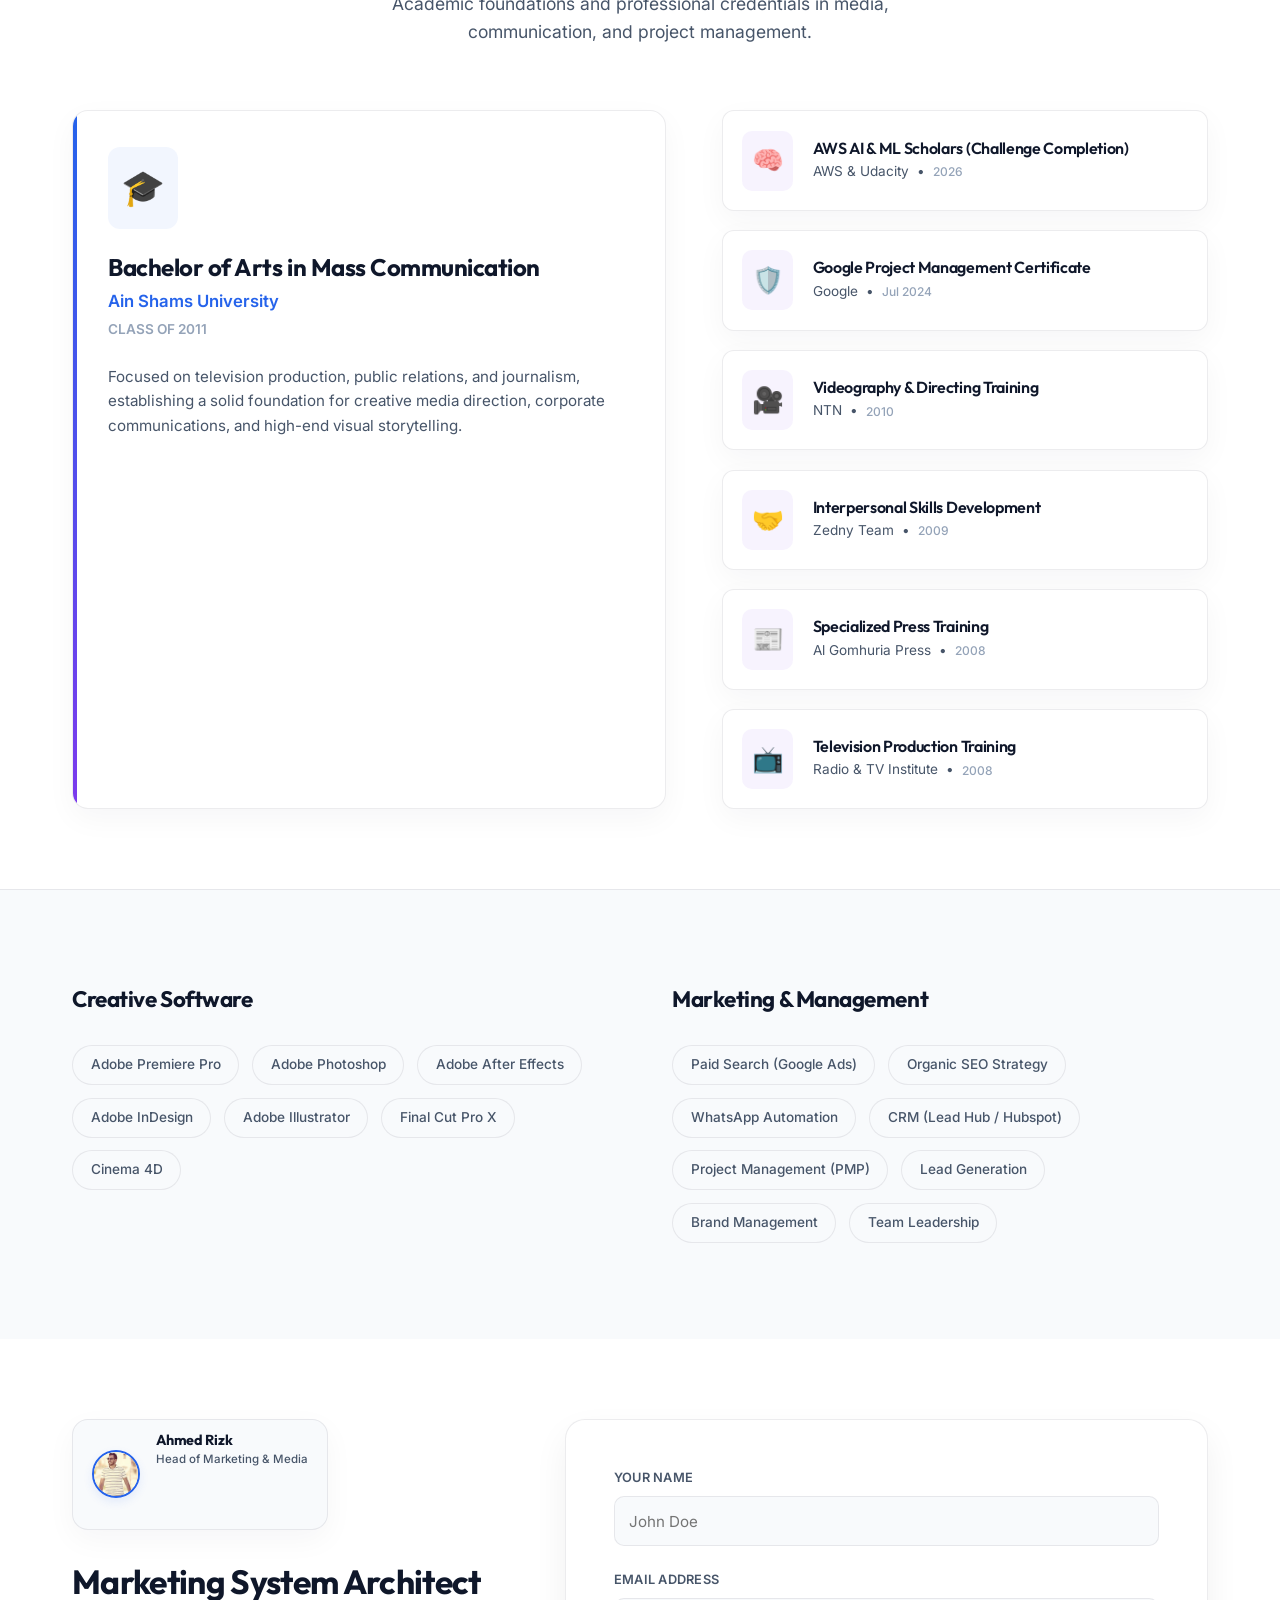
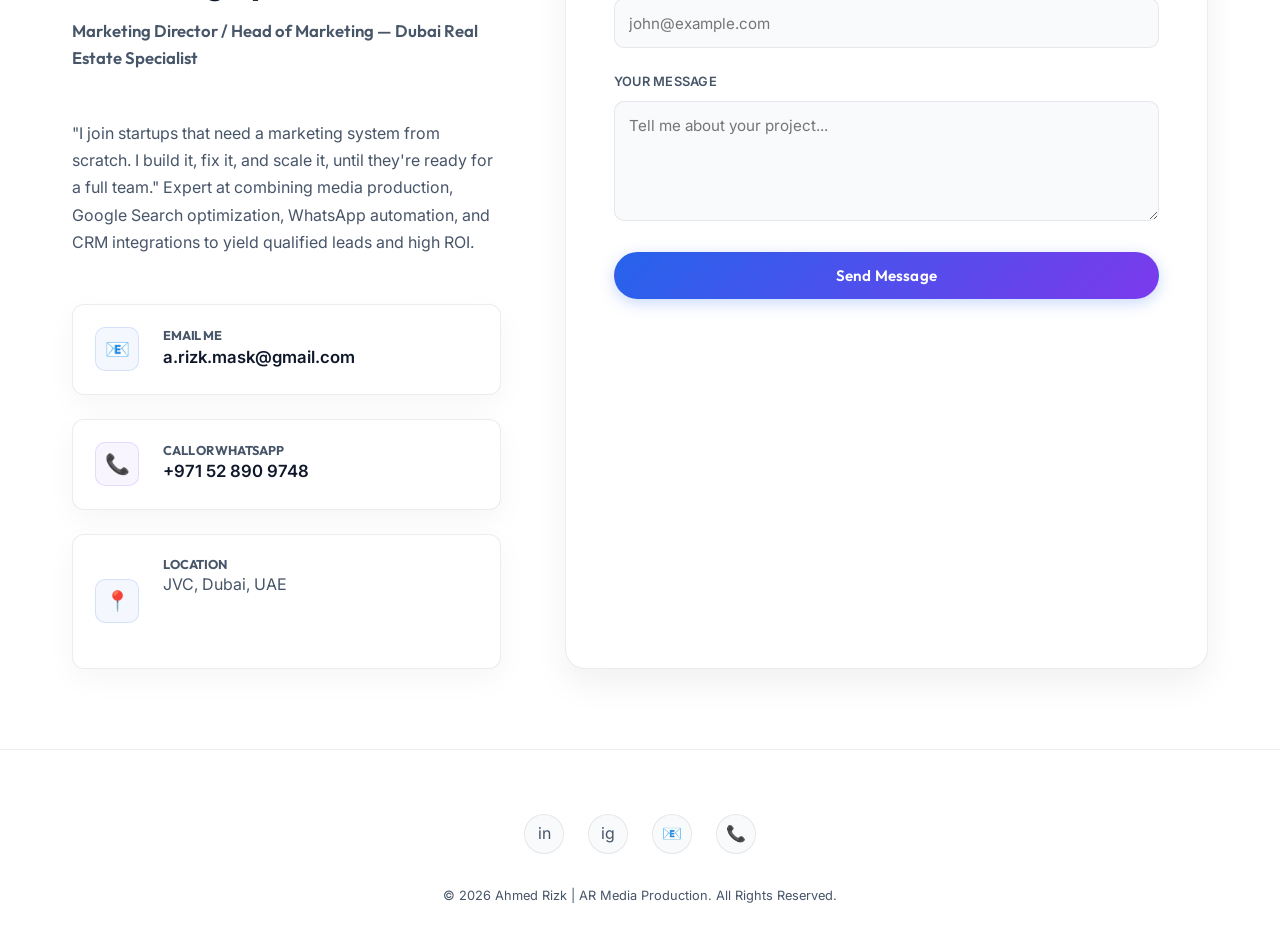
==== commit 91939a63: "Add AWS AI & ML Scholars certificate to credentials section" ====
--- a/index.html
+++ b/index.html
@@ -817,6 +817,17 @@
 
         <!-- Certifications Column -->
         <div class="certifications-container">
+          <!-- AWS AI & ML Scholars -->
+          <div class="cert-card">
+            <div class="cert-icon">🧠</div>
+            <div class="cert-details">
+              <h4>AWS AI & ML Scholars (Challenge Completion)</h4>
+              <div class="issuer">
+                <span>AWS & Udacity</span> &bull; <span class="date">2026</span>
+              </div>
+            </div>
+          </div>
+
           <!-- Cert 1 -->
           <div class="cert-card">
             <div class="cert-icon">🛡️</div>
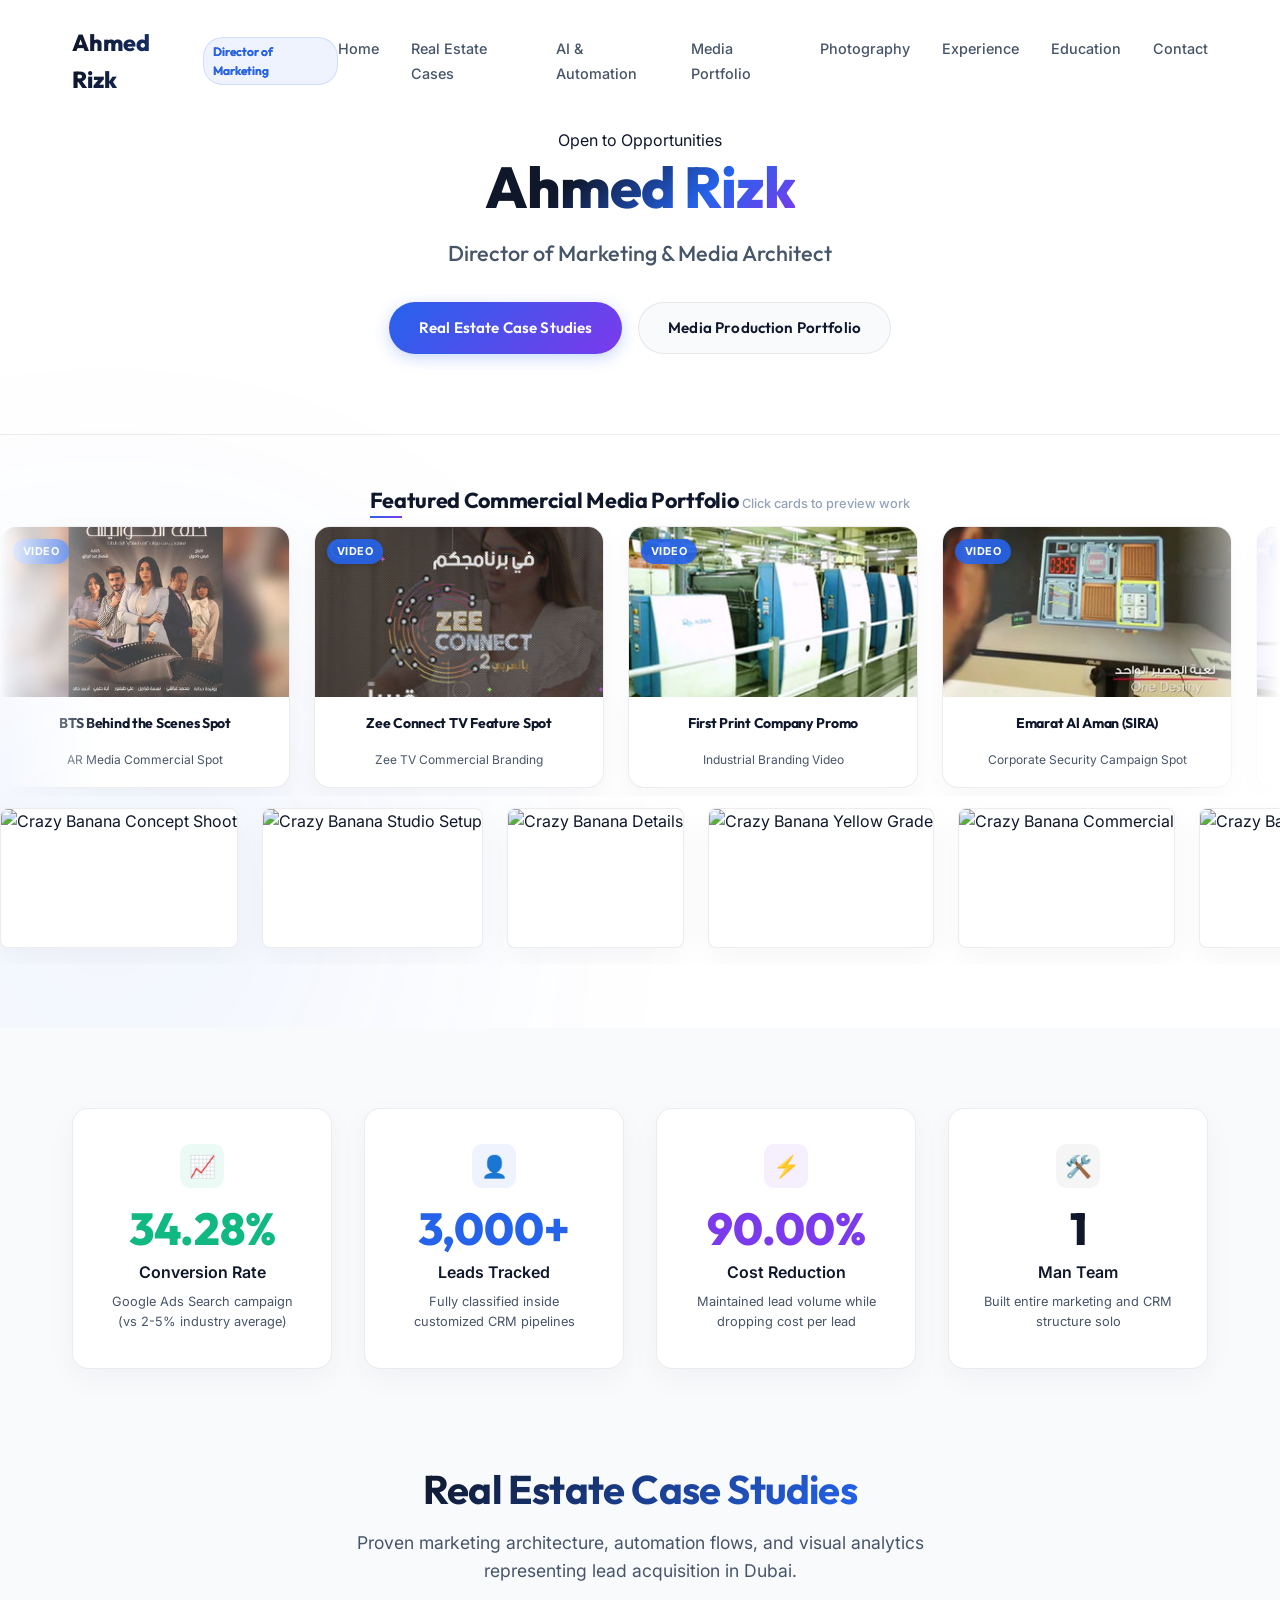
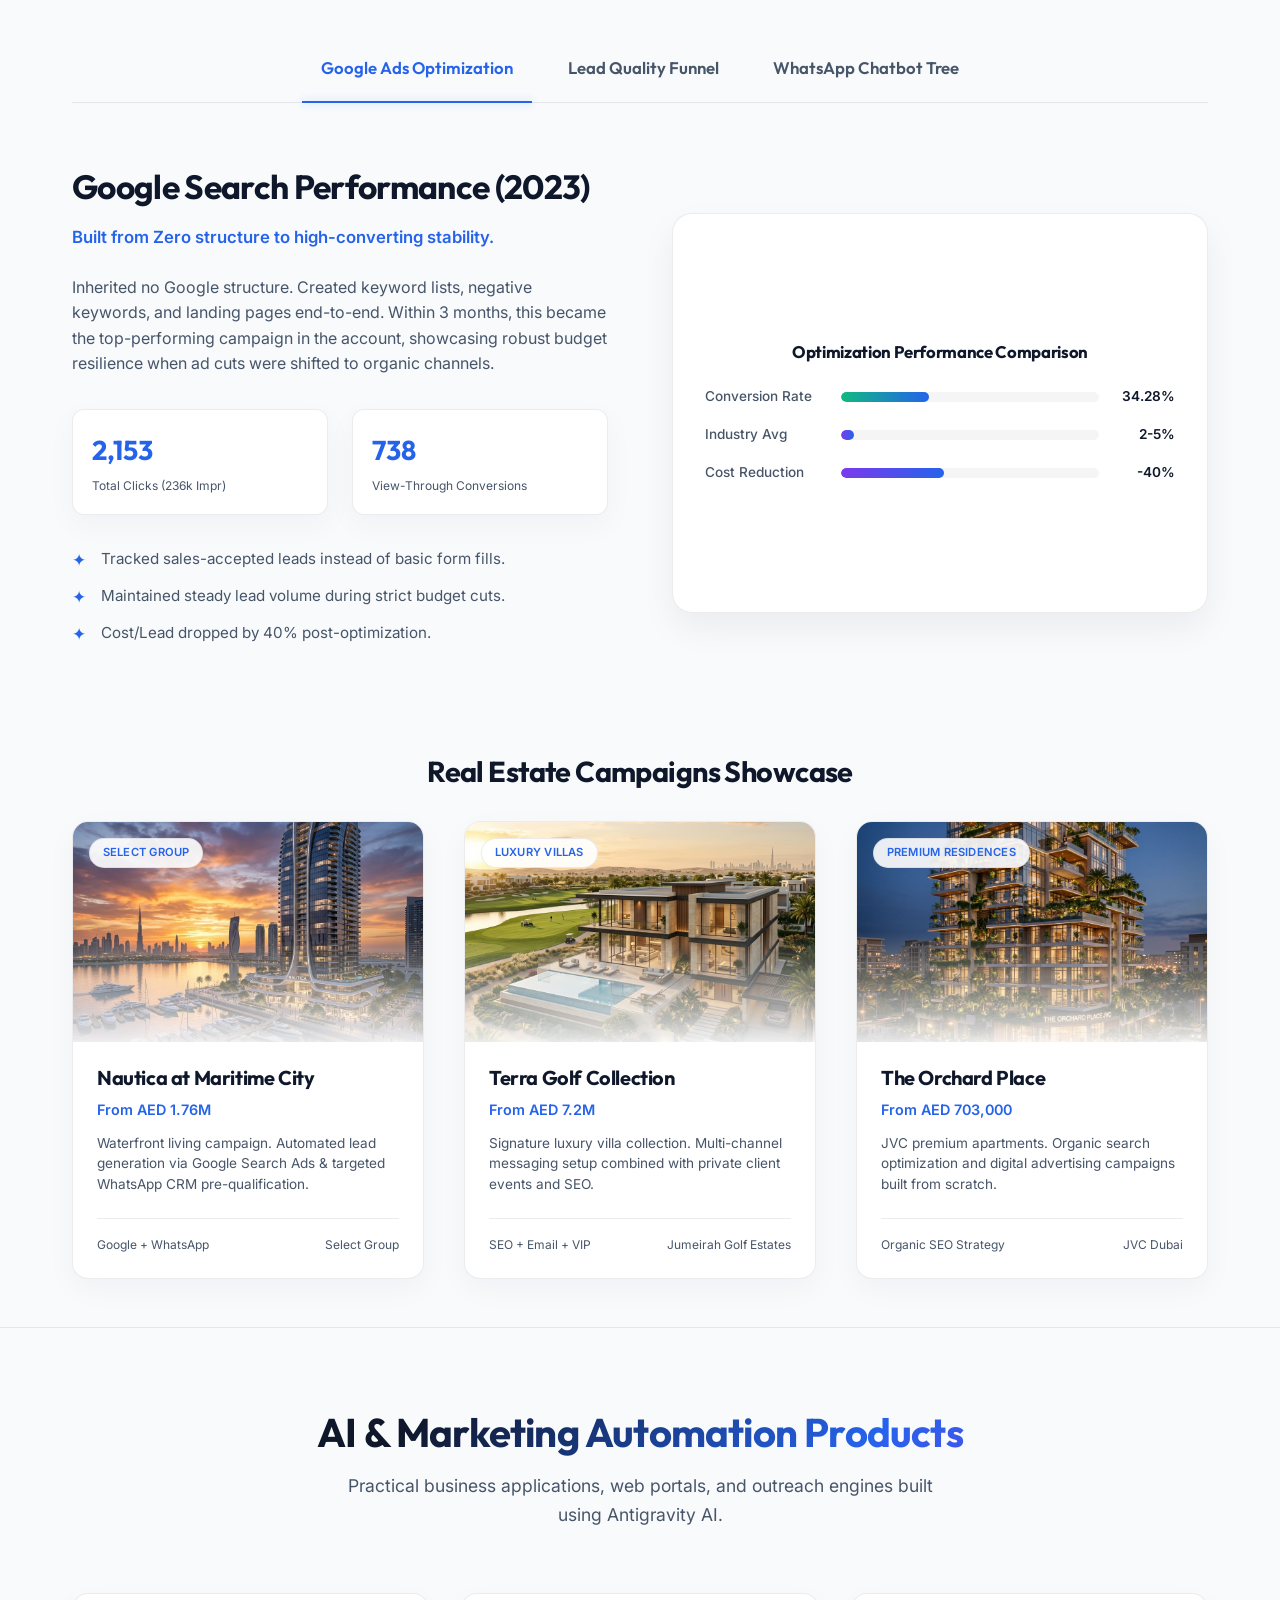
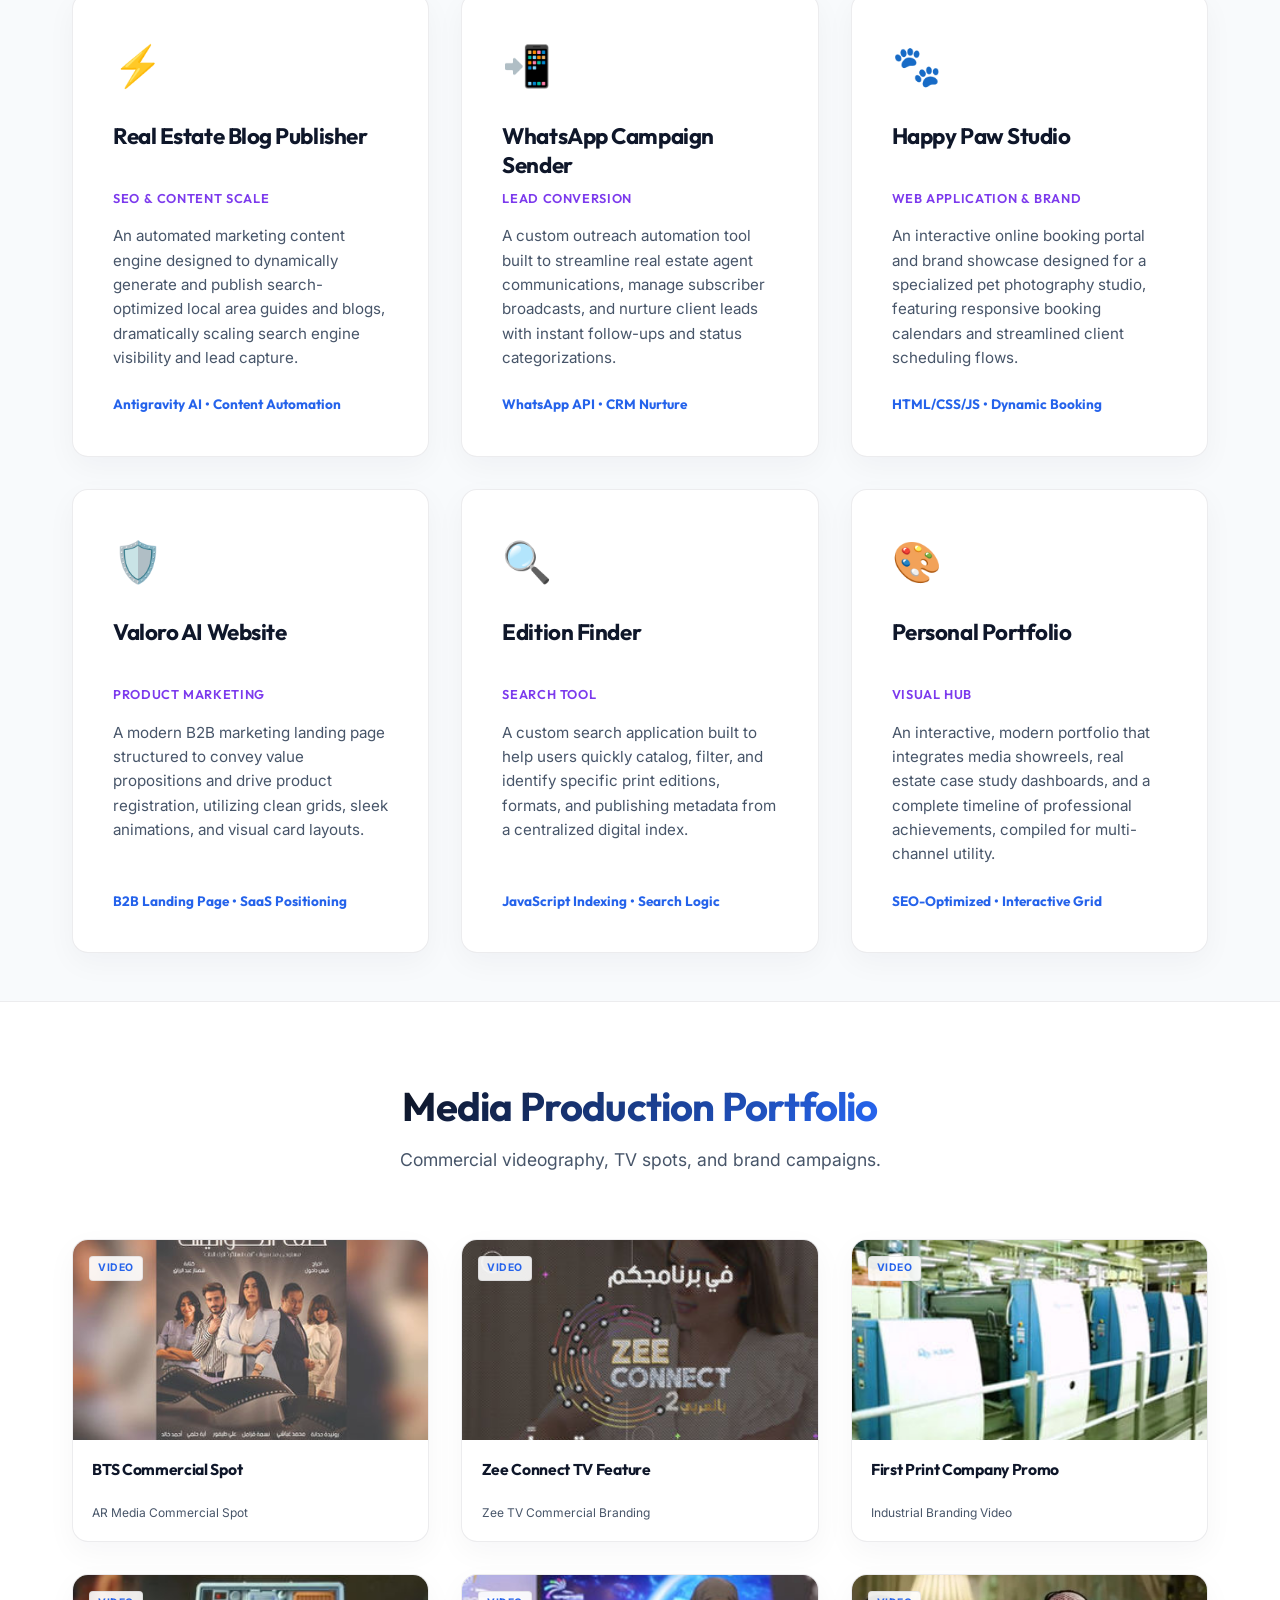
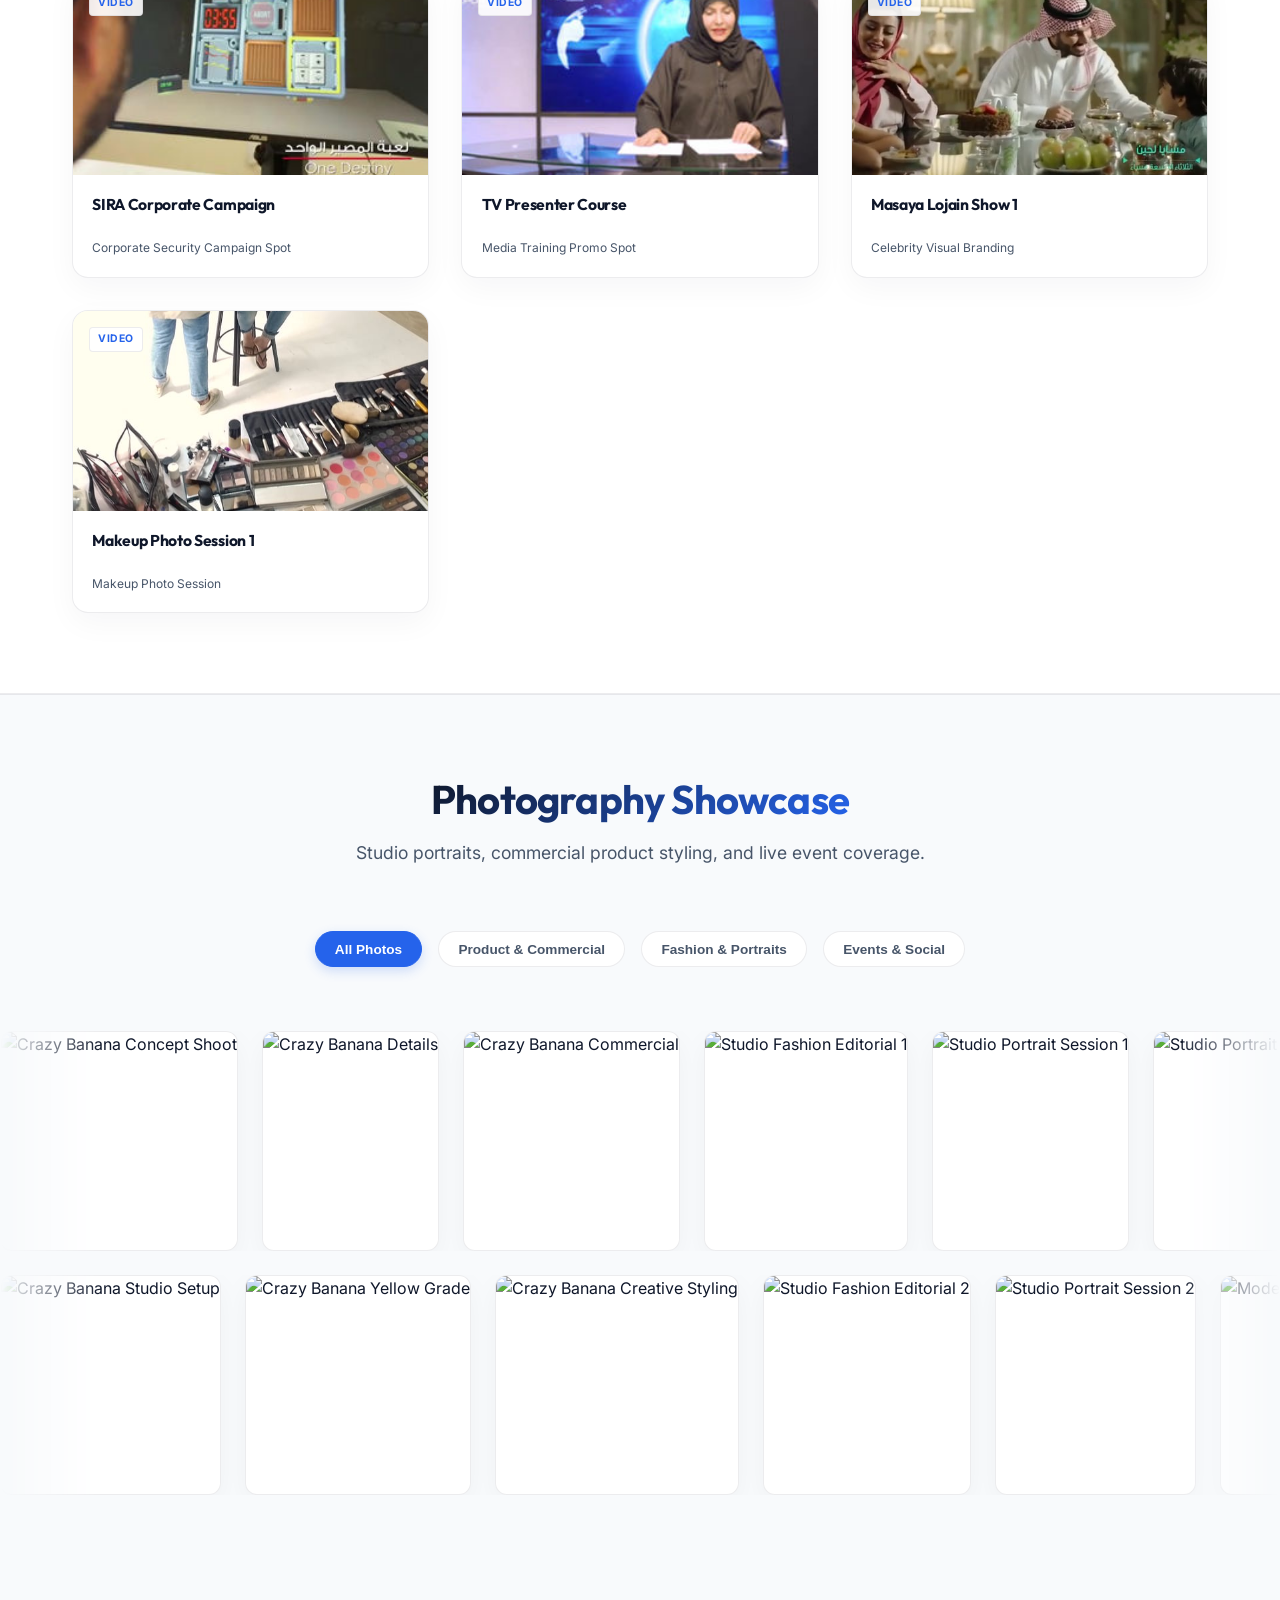
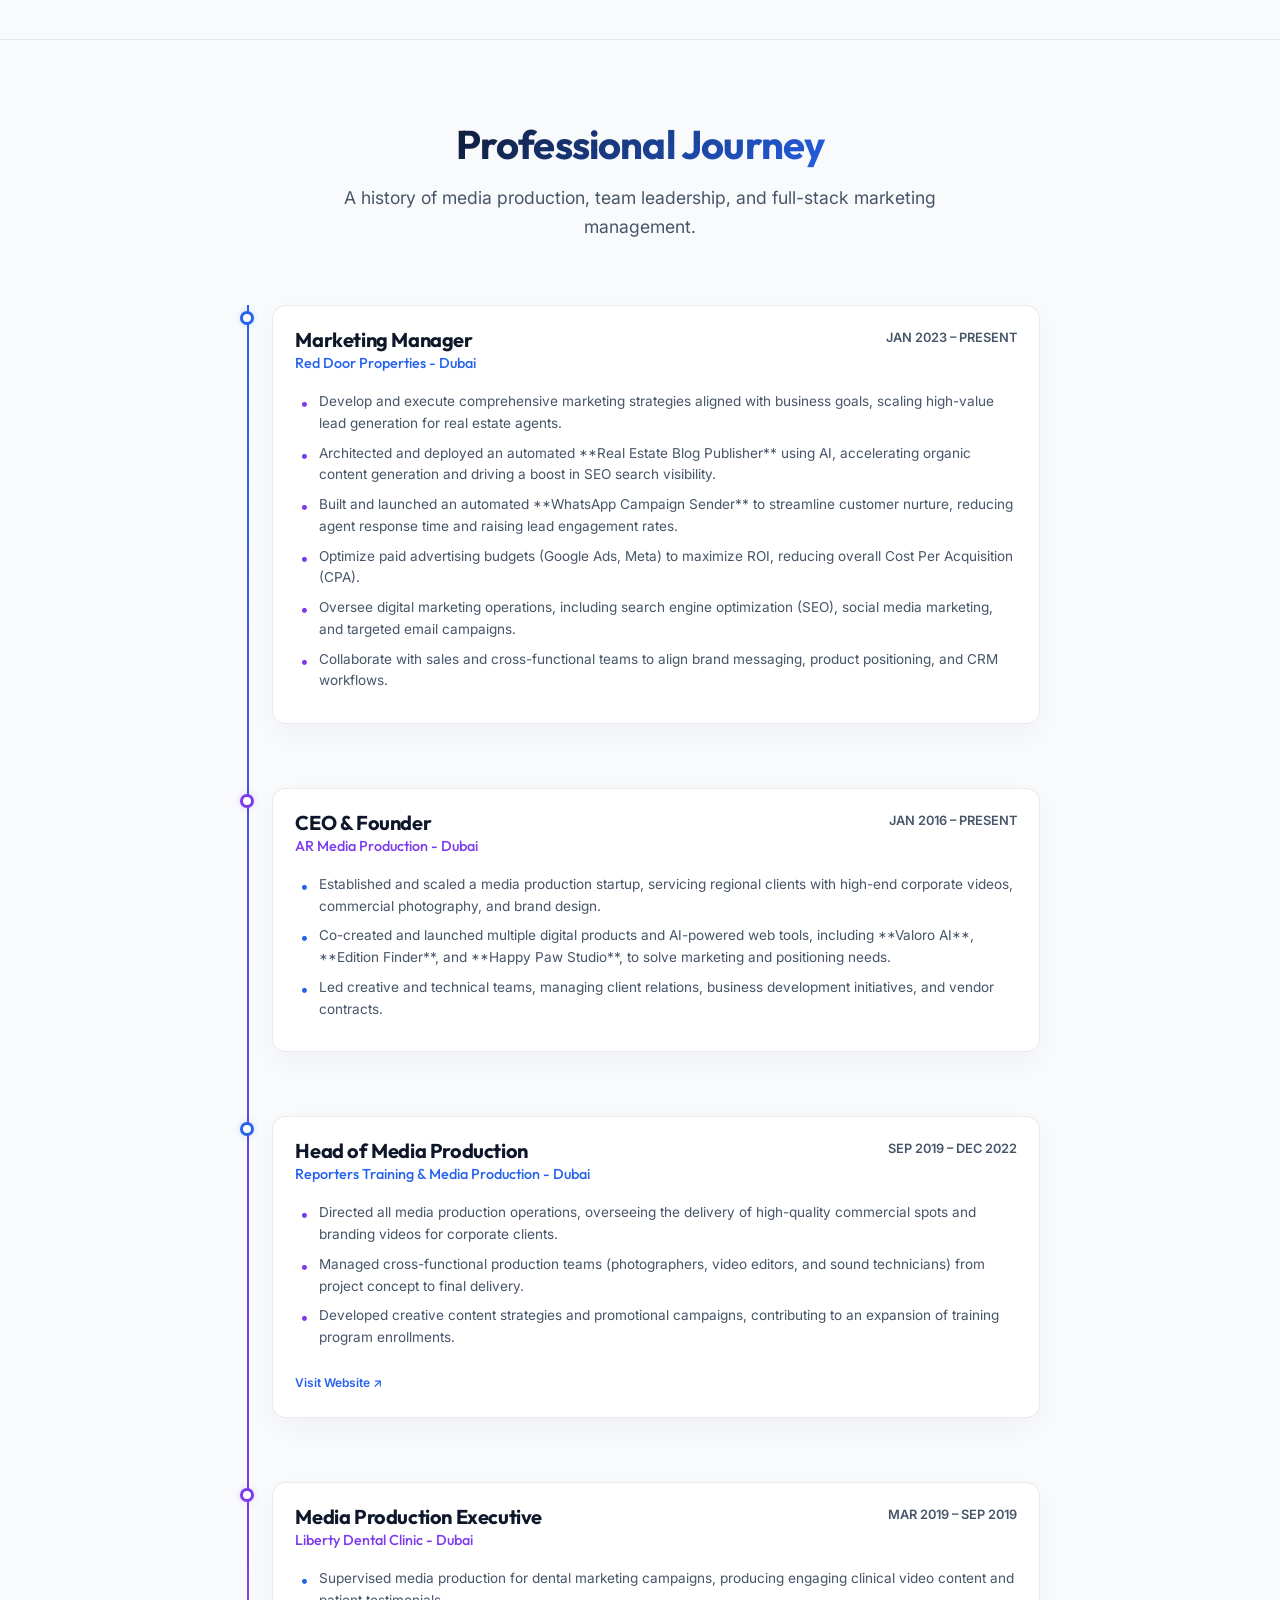
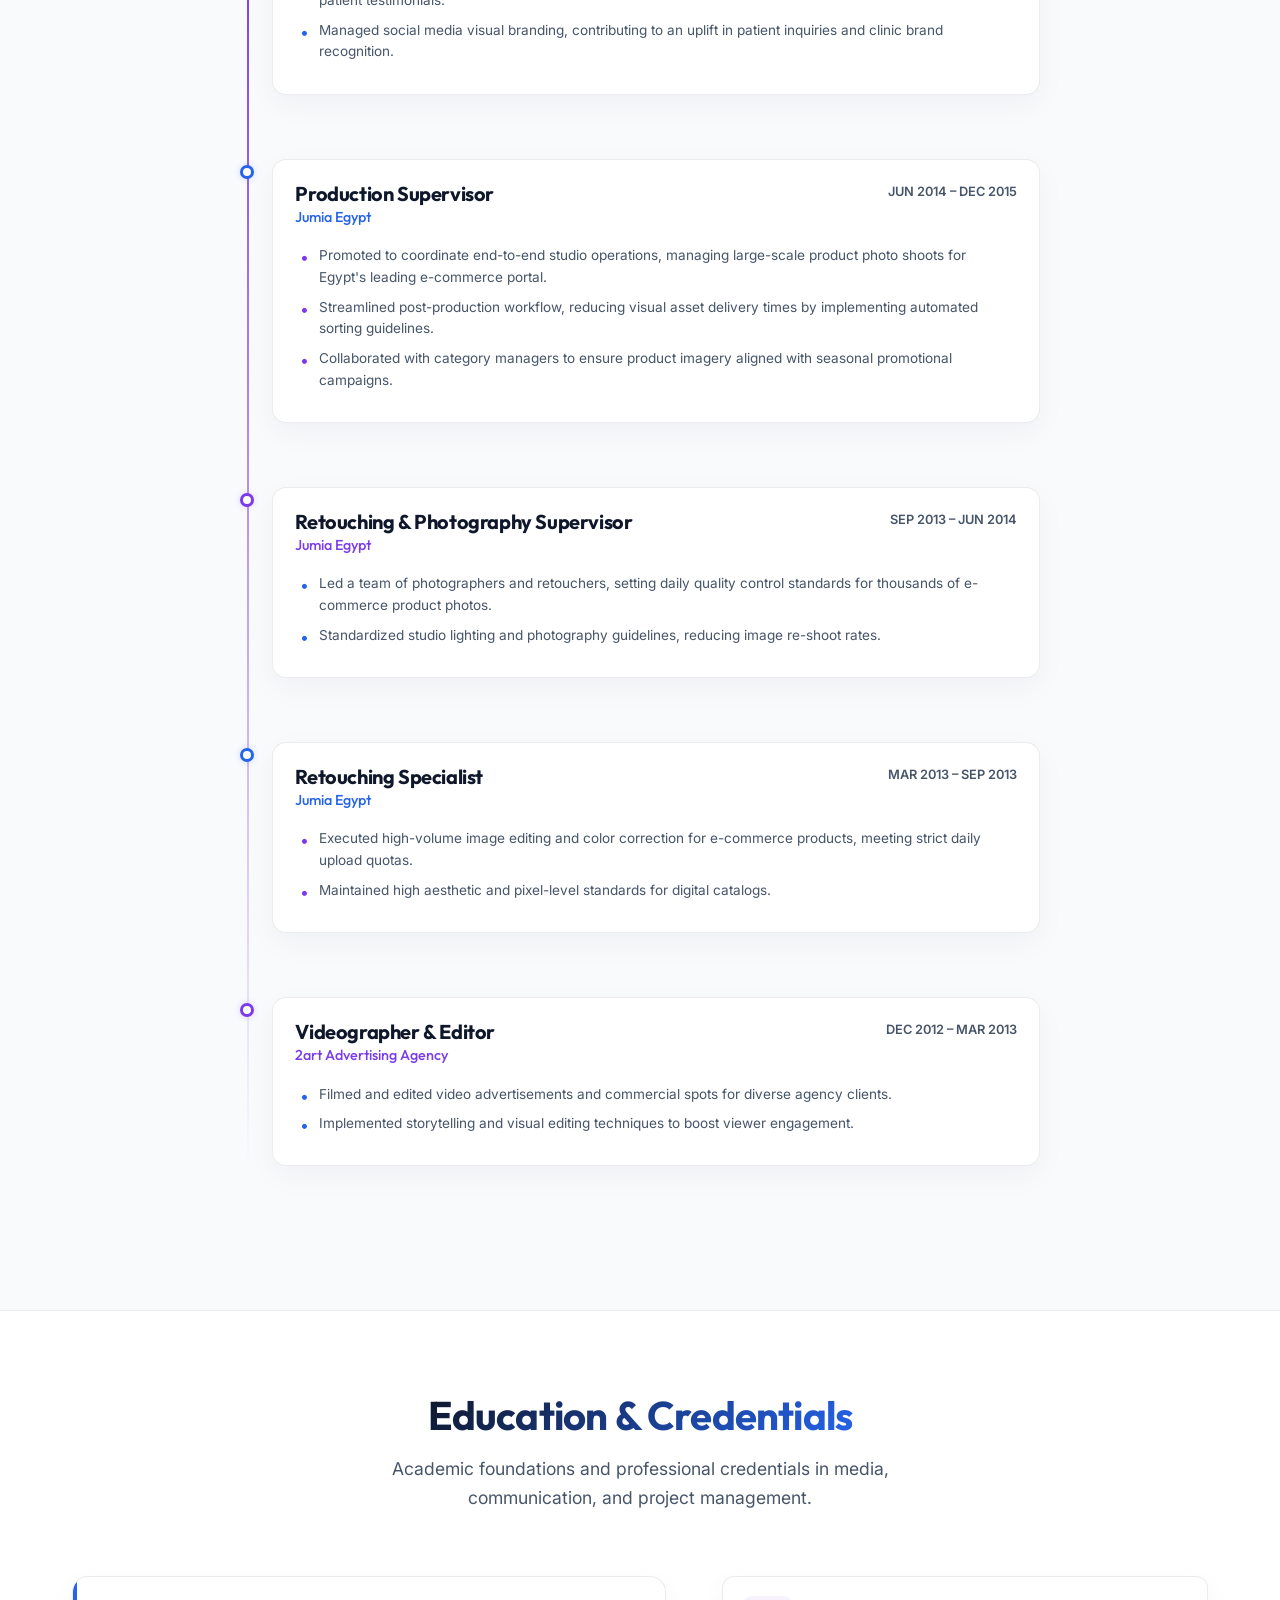
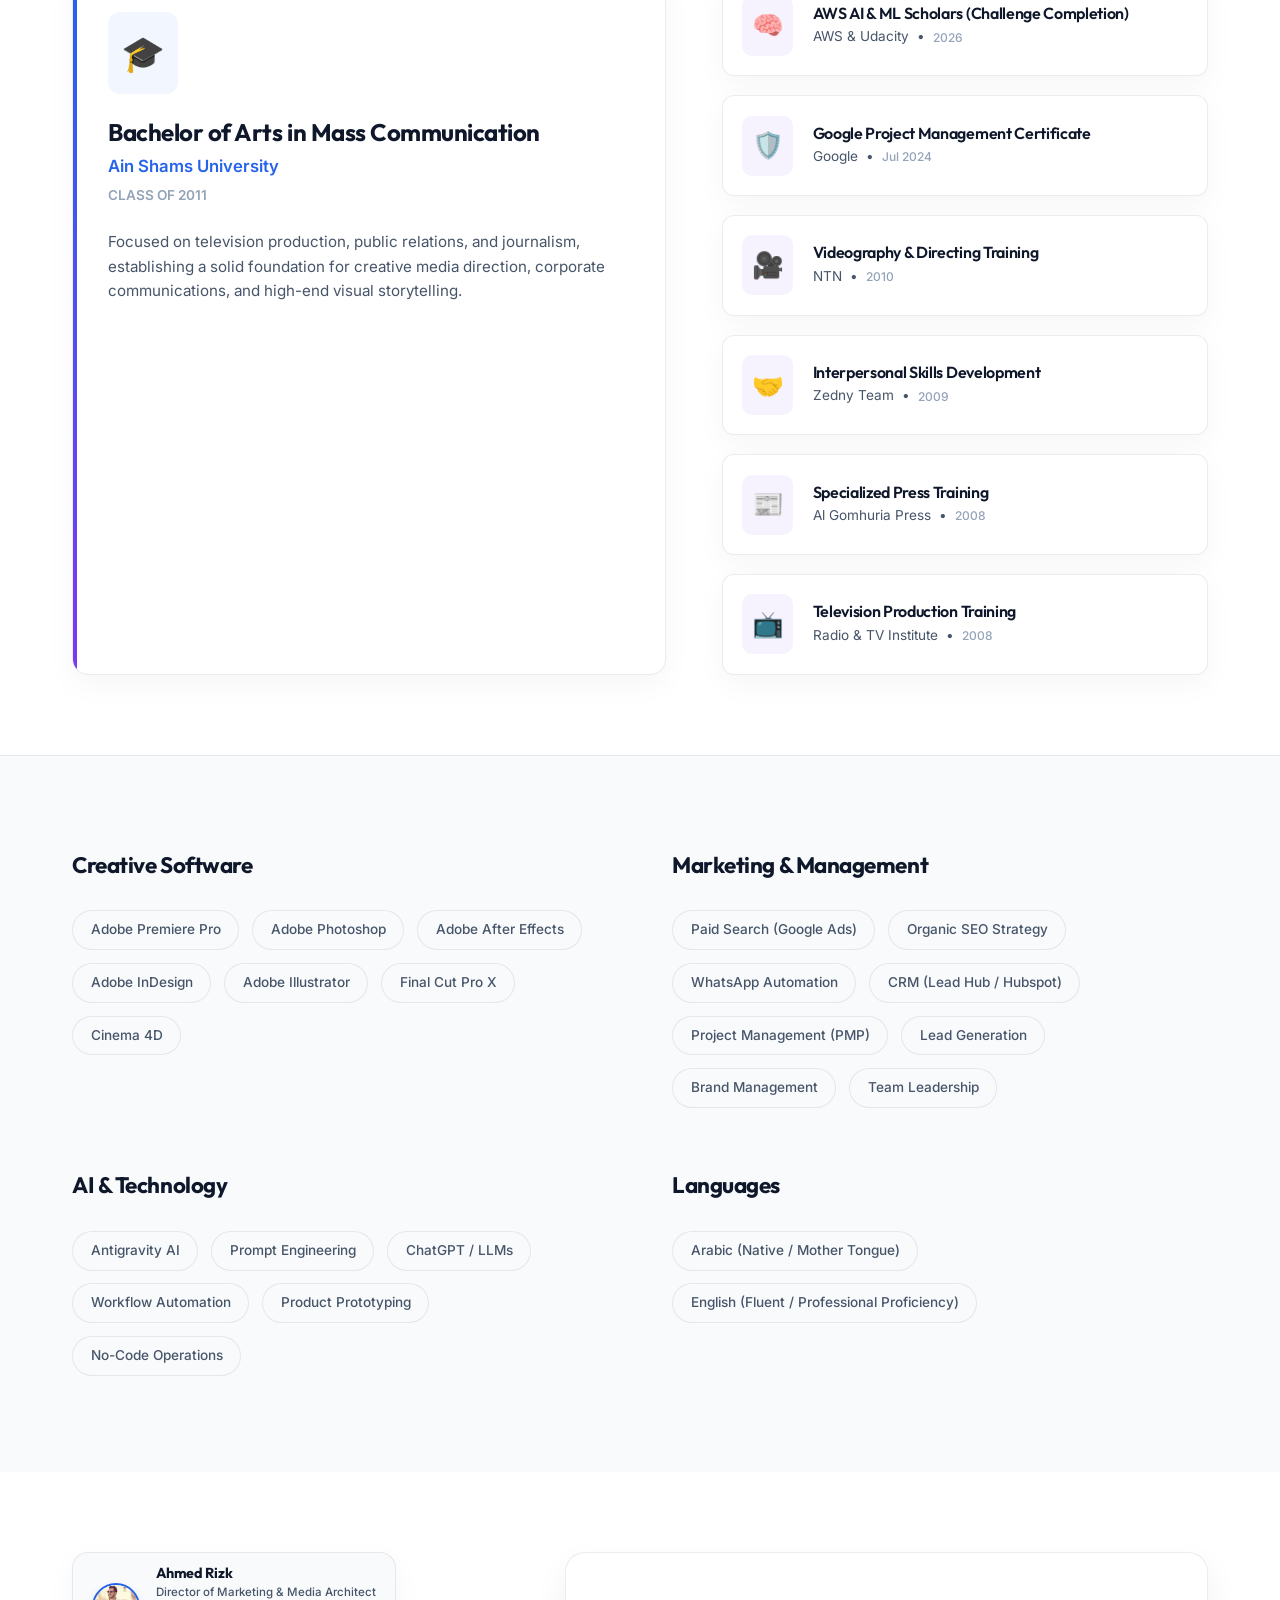
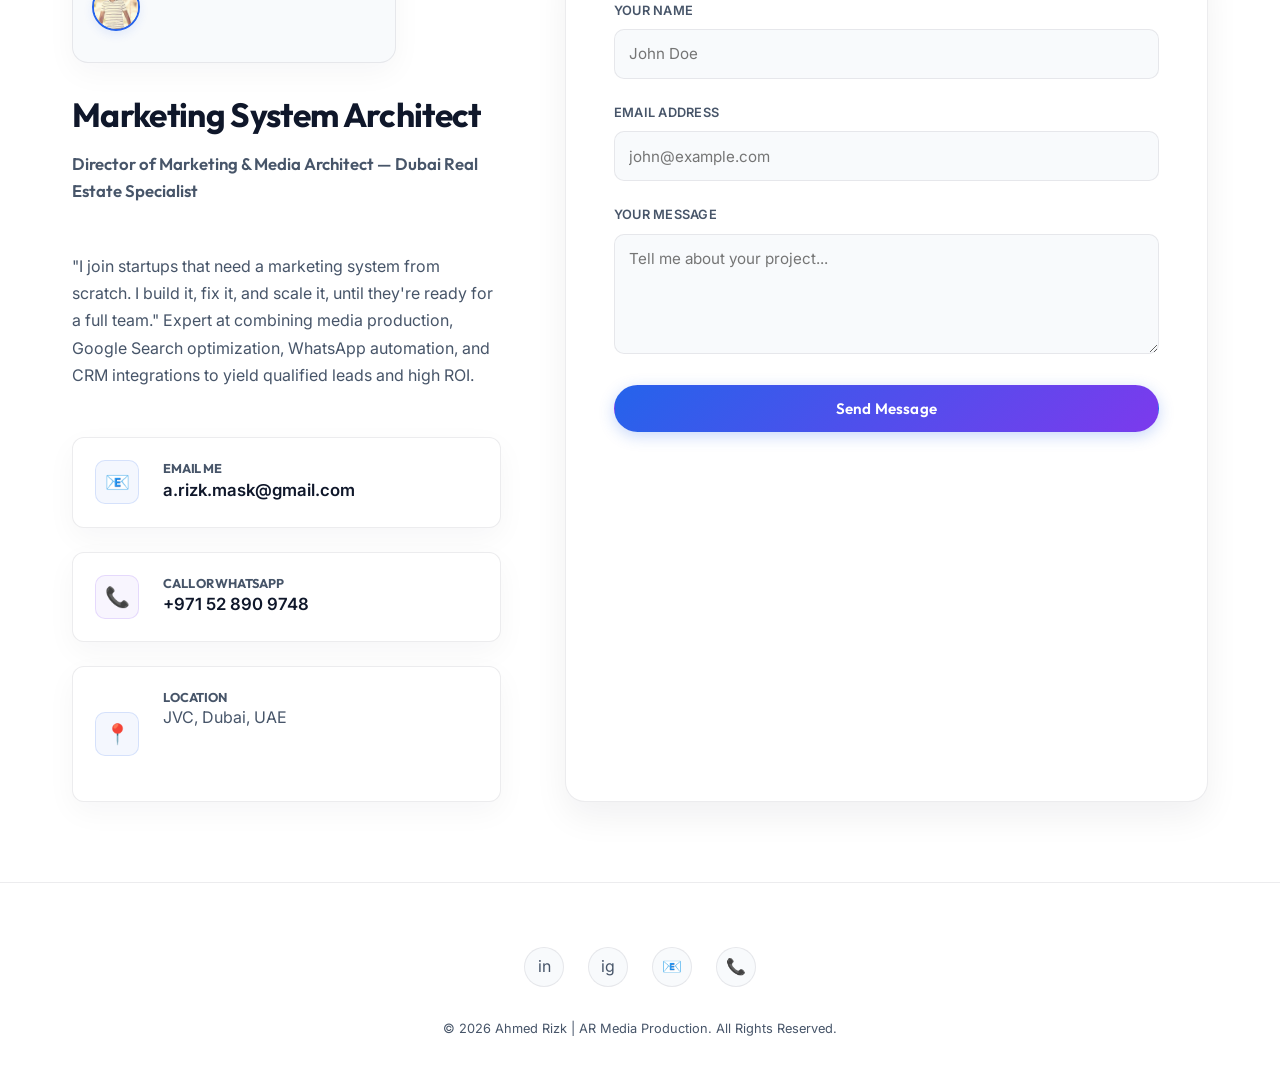
==== commit 8a9306e8: "Align portfolio with new CV: add Languages, update title, and add AI/automation projects" ====
--- a/index.html
+++ b/index.html
@@ -3,8 +3,23 @@
 <head>
   <meta charset="UTF-8">
   <meta name="viewport" content="width=device-width, initial-scale=1.0">
-  <title>Ahmed Rizk | Head of Marketing & Media Production Portfolio</title>
-  <meta name="description" content="Personal marketing leadership and media production portfolio of Ahmed Rizk. Specialized in Dubai Real Estate, Google Ads, and CRM workflows.">
+  <title>Ahmed Rizk | Director of Marketing & Media Architect Portfolio</title>
+  <meta name="description" content="Personal marketing leadership and media production portfolio of Ahmed Rizk. Specialized in Dubai Real Estate, Google Ads, CRM workflows, and AI automation.">
+  
+  <!-- Open Graph / Facebook (Social Preview) -->
+  <meta property="og:type" content="website">
+  <meta property="og:url" content="https://ahmedrizkmedia.github.io/Ahmed_rizk/">
+  <meta property="og:title" content="Ahmed Rizk | Director of Marketing & Media Architect">
+  <meta property="og:description" content="Director of Marketing & Media Architect. Specialized in Dubai Real Estate, Google Ads, CRM workflows, and AI automation.">
+  <meta property="og:image" content="https://ahmedrizkmedia.github.io/Ahmed_rizk/images/avatar.jpg">
+
+  <!-- Twitter -->
+  <meta property="twitter:card" content="summary_large_image">
+  <meta property="twitter:url" content="https://ahmedrizkmedia.github.io/Ahmed_rizk/">
+  <meta property="twitter:title" content="Ahmed Rizk | Director of Marketing & Media Architect">
+  <meta property="twitter:description" content="Director of Marketing & Media Architect. Specialized in Dubai Real Estate, Google Ads, CRM workflows, and AI automation.">
+  <meta property="twitter:image" content="https://ahmedrizkmedia.github.io/Ahmed_rizk/images/avatar.jpg">
+
   <link rel="icon" type="image/jpeg" href="images/favicon.jpg">
   <link rel="stylesheet" href="style.css">
   <script src="script.js" defer></script>
@@ -14,11 +29,12 @@
   <!-- Sticky Header Nav -->
   <header>
     <div class="container nav-container">
-      <a href="#" class="logo">Ahmed Rizk <span>Marketing Director</span></a>
+      <a href="#" class="logo">Ahmed Rizk <span>Director of Marketing</span></a>
       <nav>
         <ul class="nav-links">
           <li><a href="#hero">Home</a></li>
           <li><a href="#real-estate">Real Estate Cases</a></li>
+          <li><a href="#ai-automation">AI & Automation</a></li>
           <li><a href="#media-production">Media Portfolio</a></li>
           <li><a href="#photography">Photography</a></li>
           <li><a href="#experience">Experience</a></li>
@@ -39,7 +55,7 @@
     <div class="container hero-header-container">
       <div class="hero-badge">Open to Opportunities</div>
       <h1>Ahmed Rizk</h1>
-      <p class="hero-tagline">Marketing System Architect & Media Director</p>
+      <p class="hero-tagline">Director of Marketing & Media Architect</p>
       
       <div class="hero-actions">
         <a href="#real-estate" class="btn btn-primary">Real Estate Case Studies</a>
@@ -473,6 +489,108 @@
     </div>
   </section>
 
+  <!-- Section 1.5: AI & Automation Products -->
+  <section id="ai-automation" class="case-studies" style="background-color: var(--bg-secondary); border-top: 1px solid var(--card-border);">
+    <div class="container">
+      <div class="section-header">
+        <h2>AI & Marketing Automation Products</h2>
+        <p>Practical business applications, web portals, and outreach engines built using Antigravity AI.</p>
+      </div>
+      
+      <div class="media-grid">
+        <!-- AI Product 1 -->
+        <div class="media-card-item" style="cursor: default;">
+          <div class="media-card-info" style="padding: 2.5rem; display: flex; flex-direction: column; height: 100%; justify-content: space-between;">
+            <div>
+              <div style="font-size: 2.5rem; margin-bottom: 1.5rem;">⚡</div>
+              <h4 style="font-size: 1.4rem; margin-bottom: 0.5rem; color: var(--text-primary); font-family: var(--font-headers); font-weight: 700;">Real Estate Blog Publisher</h4>
+              <p class="media-category" style="color: var(--accent-secondary); font-size: 0.8rem; font-weight: 600; text-transform: uppercase; letter-spacing: 0.05em; margin-bottom: 1rem; font-family: var(--font-headers);">SEO & Content Scale</p>
+              <p style="font-size: 0.95rem; line-height: 1.6; color: var(--text-secondary); margin-bottom: 1.5rem;">
+                An automated marketing content engine designed to dynamically generate and publish search-optimized local area guides and blogs, dramatically scaling search engine visibility and lead capture.
+              </p>
+            </div>
+            <div style="font-size: 0.85rem; font-weight: 700; color: var(--accent-primary); font-family: var(--font-headers);">Antigravity AI • Content Automation</div>
+          </div>
+        </div>
+
+        <!-- AI Product 2 -->
+        <div class="media-card-item" style="cursor: default;">
+          <div class="media-card-info" style="padding: 2.5rem; display: flex; flex-direction: column; height: 100%; justify-content: space-between;">
+            <div>
+              <div style="font-size: 2.5rem; margin-bottom: 1.5rem;">📲</div>
+              <h4 style="font-size: 1.4rem; margin-bottom: 0.5rem; color: var(--text-primary); font-family: var(--font-headers); font-weight: 700;">WhatsApp Campaign Sender</h4>
+              <p class="media-category" style="color: var(--accent-secondary); font-size: 0.8rem; font-weight: 600; text-transform: uppercase; letter-spacing: 0.05em; margin-bottom: 1rem; font-family: var(--font-headers);">Lead Conversion</p>
+              <p style="font-size: 0.95rem; line-height: 1.6; color: var(--text-secondary); margin-bottom: 1.5rem;">
+                A custom outreach automation tool built to streamline real estate agent communications, manage subscriber broadcasts, and nurture client leads with instant follow-ups and status categorizations.
+              </p>
+            </div>
+            <div style="font-size: 0.85rem; font-weight: 700; color: var(--accent-primary); font-family: var(--font-headers);">WhatsApp API • CRM Nurture</div>
+          </div>
+        </div>
+
+        <!-- AI Product 3 -->
+        <div class="media-card-item" style="cursor: default;">
+          <div class="media-card-info" style="padding: 2.5rem; display: flex; flex-direction: column; height: 100%; justify-content: space-between;">
+            <div>
+              <div style="font-size: 2.5rem; margin-bottom: 1.5rem;">🐾</div>
+              <h4 style="font-size: 1.4rem; margin-bottom: 0.5rem; color: var(--text-primary); font-family: var(--font-headers); font-weight: 700;">Happy Paw Studio</h4>
+              <p class="media-category" style="color: var(--accent-secondary); font-size: 0.8rem; font-weight: 600; text-transform: uppercase; letter-spacing: 0.05em; margin-bottom: 1rem; font-family: var(--font-headers);">Web Application & Brand</p>
+              <p style="font-size: 0.95rem; line-height: 1.6; color: var(--text-secondary); margin-bottom: 1.5rem;">
+                An interactive online booking portal and brand showcase designed for a specialized pet photography studio, featuring responsive booking calendars and streamlined client scheduling flows.
+              </p>
+            </div>
+            <div style="font-size: 0.85rem; font-weight: 700; color: var(--accent-primary); font-family: var(--font-headers);">HTML/CSS/JS • Dynamic Booking</div>
+          </div>
+        </div>
+
+        <!-- AI Product 4 -->
+        <div class="media-card-item" style="cursor: default;">
+          <div class="media-card-info" style="padding: 2.5rem; display: flex; flex-direction: column; height: 100%; justify-content: space-between;">
+            <div>
+              <div style="font-size: 2.5rem; margin-bottom: 1.5rem;">🛡️</div>
+              <h4 style="font-size: 1.4rem; margin-bottom: 0.5rem; color: var(--text-primary); font-family: var(--font-headers); font-weight: 700;">Valoro AI Website</h4>
+              <p class="media-category" style="color: var(--accent-secondary); font-size: 0.8rem; font-weight: 600; text-transform: uppercase; letter-spacing: 0.05em; margin-bottom: 1rem; font-family: var(--font-headers);">Product Marketing</p>
+              <p style="font-size: 0.95rem; line-height: 1.6; color: var(--text-secondary); margin-bottom: 1.5rem;">
+                A modern B2B marketing landing page structured to convey value propositions and drive product registration, utilizing clean grids, sleek animations, and visual card layouts.
+              </p>
+            </div>
+            <div style="font-size: 0.85rem; font-weight: 700; color: var(--accent-primary); font-family: var(--font-headers);">B2B Landing Page • SaaS Positioning</div>
+          </div>
+        </div>
+
+        <!-- AI Product 5 -->
+        <div class="media-card-item" style="cursor: default;">
+          <div class="media-card-info" style="padding: 2.5rem; display: flex; flex-direction: column; height: 100%; justify-content: space-between;">
+            <div>
+              <div style="font-size: 2.5rem; margin-bottom: 1.5rem;">🔍</div>
+              <h4 style="font-size: 1.4rem; margin-bottom: 0.5rem; color: var(--text-primary); font-family: var(--font-headers); font-weight: 700;">Edition Finder</h4>
+              <p class="media-category" style="color: var(--accent-secondary); font-size: 0.8rem; font-weight: 600; text-transform: uppercase; letter-spacing: 0.05em; margin-bottom: 1rem; font-family: var(--font-headers);">Search Tool</p>
+              <p style="font-size: 0.95rem; line-height: 1.6; color: var(--text-secondary); margin-bottom: 1.5rem;">
+                A custom search application built to help users quickly catalog, filter, and identify specific print editions, formats, and publishing metadata from a centralized digital index.
+              </p>
+            </div>
+            <div style="font-size: 0.85rem; font-weight: 700; color: var(--accent-primary); font-family: var(--font-headers);">JavaScript Indexing • Search Logic</div>
+          </div>
+        </div>
+
+        <!-- AI Product 6 -->
+        <div class="media-card-item" style="cursor: default;">
+          <div class="media-card-info" style="padding: 2.5rem; display: flex; flex-direction: column; height: 100%; justify-content: space-between;">
+            <div>
+              <div style="font-size: 2.5rem; margin-bottom: 1.5rem;">🎨</div>
+              <h4 style="font-size: 1.4rem; margin-bottom: 0.5rem; color: var(--text-primary); font-family: var(--font-headers); font-weight: 700;">Personal Portfolio</h4>
+              <p class="media-category" style="color: var(--accent-secondary); font-size: 0.8rem; font-weight: 600; text-transform: uppercase; letter-spacing: 0.05em; margin-bottom: 1rem; font-family: var(--font-headers);">Visual Hub</p>
+              <p style="font-size: 0.95rem; line-height: 1.6; color: var(--text-secondary); margin-bottom: 1.5rem;">
+                An interactive, modern portfolio that integrates media showreels, real estate case study dashboards, and a complete timeline of professional achievements, compiled for multi-channel utility.
+              </p>
+            </div>
+            <div style="font-size: 0.85rem; font-weight: 700; color: var(--accent-primary); font-family: var(--font-headers);">SEO-Optimized • Interactive Grid</div>
+          </div>
+        </div>
+      </div>
+    </div>
+  </section>
+
   <!-- Section 2: Media Production Portfolio -->
   <section id="media-production" class="portfolio">
     <div class="container">
@@ -646,17 +764,12 @@
               <span class="timeline-date">Jan 2023 – Present</span>
             </div>
             <ul class="timeline-bullets">
-              <li>Develop and execute comprehensive marketing strategies aligned with business goals.</li>
-              <li>Oversee digital marketing operations including SEO, social media management, email marketing, and paid ads.</li>
-              <li>Maintain brand identity and consistency across all physical and digital platforms.</li>
-              <li>Implement high-converting lead generation strategies tailored for real estate agents.</li>
-              <li>Manage end-to-end content creation for digital, social, and print media.</li>
-              <li>Handle and grow social media channels for higher brand engagement and reach.</li>
-              <li>Conduct thorough market research and track real estate marketing trends.</li>
-              <li>Optimize marketing budgets to achieve maximum return on investment (ROI).</li>
-              <li>Analyze campaign performance metrics and provide data-driven reports to stakeholders.</li>
-              <li>Collaborate closely with sales and other internal departments to align objectives.</li>
-              <li>Stay updated on real estate marketing innovations and best practices.</li>
+              <li>Develop and execute comprehensive marketing strategies aligned with business goals, scaling high-value lead generation for real estate agents.</li>
+              <li>Architected and deployed an automated **Real Estate Blog Publisher** using AI, accelerating organic content generation and driving a boost in SEO search visibility.</li>
+              <li>Built and launched an automated **WhatsApp Campaign Sender** to streamline customer nurture, reducing agent response time and raising lead engagement rates.</li>
+              <li>Optimize paid advertising budgets (Google Ads, Meta) to maximize ROI, reducing overall Cost Per Acquisition (CPA).</li>
+              <li>Oversee digital marketing operations, including search engine optimization (SEO), social media marketing, and targeted email campaigns.</li>
+              <li>Collaborate with sales and cross-functional teams to align brand messaging, product positioning, and CRM workflows.</li>
             </ul>
           </div>
         </div>
@@ -673,9 +786,9 @@
               <span class="timeline-date">Jan 2016 – Present</span>
             </div>
             <ul class="timeline-bullets">
-              <li>Established and scaled a successful media production company from scratch.</li>
-              <li>Led creative and technical teams to produce innovative, high-impact commercial media content.</li>
-              <li>Managed client relations, contract negotiations, and business development initiatives.</li>
+              <li>Established and scaled a media production startup, servicing regional clients with high-end corporate videos, commercial photography, and brand design.</li>
+              <li>Co-created and launched multiple digital products and AI-powered web tools, including **Valoro AI**, **Edition Finder**, and **Happy Paw Studio**, to solve marketing and positioning needs.</li>
+              <li>Led creative and technical teams, managing client relations, business development initiatives, and vendor contracts.</li>
             </ul>
           </div>
         </div>
@@ -692,9 +805,9 @@
               <span class="timeline-date">Sep 2019 – Dec 2022</span>
             </div>
             <ul class="timeline-bullets">
-              <li>Oversaw all aspects of media production, ensuring high-quality, timely deliverables.</li>
-              <li>Managed production teams and coordinated complex videography and photography projects from concept to completion.</li>
-              <li>Developed strategic video content that aligns with client branding and marketing objectives.</li>
+              <li>Directed all media production operations, overseeing the delivery of high-quality commercial spots and branding videos for corporate clients.</li>
+              <li>Managed cross-functional production teams (photographers, video editors, and sound technicians) from project concept to final delivery.</li>
+              <li>Developed creative content strategies and promotional campaigns, contributing to an expansion of training program enrollments.</li>
             </ul>
             <a href="http://reporters.ae/" target="_blank" class="timeline-link">Visit Website ↗</a>
           </div>
@@ -712,8 +825,8 @@
               <span class="timeline-date">Mar 2019 – Sep 2019</span>
             </div>
             <ul class="timeline-bullets">
-              <li>Managed media production workflows for high-profile clinical marketing campaigns and branding.</li>
-              <li>Created engaging visual content (photography/videography) to enhance brand identity.</li>
+              <li>Supervised media production for dental marketing campaigns, producing engaging clinical video content and patient testimonials.</li>
+              <li>Managed social media visual branding, contributing to an uplift in patient inquiries and clinic brand recognition.</li>
             </ul>
           </div>
         </div>
@@ -730,9 +843,9 @@
               <span class="timeline-date">Jun 2014 – Dec 2015</span>
             </div>
             <ul class="timeline-bullets">
-              <li>Managed media production pipelines for major e-commerce marketing campaigns and branding initiatives.</li>
-              <li>Led and coordinated photography and digital editing teams to ensure high-quality and consistent outputs.</li>
-              <li>Designed and scaled visual content strategies to enhance brand identity across the platform.</li>
+              <li>Promoted to coordinate end-to-end studio operations, managing large-scale product photo shoots for Egypt's leading e-commerce portal.</li>
+              <li>Streamlined post-production workflow, reducing visual asset delivery times by implementing automated sorting guidelines.</li>
+              <li>Collaborated with category managers to ensure product imagery aligned with seasonal promotional campaigns.</li>
             </ul>
           </div>
         </div>
@@ -749,9 +862,8 @@
               <span class="timeline-date">Sep 2013 – Jun 2014</span>
             </div>
             <ul class="timeline-bullets">
-              <li>Supervised in-house photography teams and digital retouchers to elevate overall product imagery standards.</li>
-              <li>Developed and enforced high-quality visual guidelines for online product presentation.</li>
-              <li>Spearheaded creative image-processing solutions to scale catalog uploads.</li>
+              <li>Led a team of photographers and retouchers, setting daily quality control standards for thousands of e-commerce product photos.</li>
+              <li>Standardized studio lighting and photography guidelines, reducing image re-shoot rates.</li>
             </ul>
           </div>
         </div>
@@ -768,8 +880,8 @@
               <span class="timeline-date">Mar 2013 – Sep 2013</span>
             </div>
             <ul class="timeline-bullets">
-              <li>Processed and retouched high-volume product photography to meet clean e-commerce standards.</li>
-              <li>Maintained color accuracy and image clarity across diverse product lines under strict deadlines.</li>
+              <li>Executed high-volume image editing and color correction for e-commerce products, meeting strict daily upload quotas.</li>
+              <li>Maintained high aesthetic and pixel-level standards for digital catalogs.</li>
             </ul>
           </div>
         </div>
@@ -786,8 +898,8 @@
               <span class="timeline-date">Dec 2012 – Mar 2013</span>
             </div>
             <ul class="timeline-bullets">
-              <li>Produced and edited professional video assets for various advertising and marketing campaigns.</li>
-              <li>Enhanced brand storytelling through visual editing, motion graphics, and sound design.</li>
+              <li>Filmed and edited video advertisements and commercial spots for diverse agency clients.</li>
+              <li>Implemented storytelling and visual editing techniques to boost viewer engagement.</li>
             </ul>
           </div>
         </div>
@@ -915,6 +1027,24 @@
           <span class="skill-tag">Team Leadership</span>
         </div>
       </div>
+      <div class="skills-column">
+        <h3>AI & Technology</h3>
+        <div class="skills-list">
+          <span class="skill-tag">Antigravity AI</span>
+          <span class="skill-tag">Prompt Engineering</span>
+          <span class="skill-tag">ChatGPT / LLMs</span>
+          <span class="skill-tag">Workflow Automation</span>
+          <span class="skill-tag">Product Prototyping</span>
+          <span class="skill-tag">No-Code Operations</span>
+        </div>
+      </div>
+      <div class="skills-column">
+        <h3>Languages</h3>
+        <div class="skills-list">
+          <span class="skill-tag">Arabic (Native / Mother Tongue)</span>
+          <span class="skill-tag">English (Fluent / Professional Proficiency)</span>
+        </div>
+      </div>
     </div>
   </section>
 
@@ -929,12 +1059,12 @@
           </div>
           <div class="floating-meta">
             <h5>Ahmed Rizk</h5>
-            <p>Head of Marketing & Media</p>
+            <p>Director of Marketing & Media Architect</p>
           </div>
         </div>
 
         <h3>Marketing System Architect</h3>
-        <p class="about-tagline">Marketing Director / Head of Marketing — Dubai Real Estate Specialist</p>
+        <p class="about-tagline">Director of Marketing & Media Architect — Dubai Real Estate Specialist</p>
         <p class="about-desc">
           "I join startups that need a marketing system from scratch. I build it, fix it, and scale it, until they're ready for a full team." Expert at combining media production, Google Search optimization, WhatsApp automation, and CRM integrations to yield qualified leads and high ROI.
         </p>
@@ -965,18 +1095,22 @@
       </div>
 
       <div class="contact-form-panel">
-        <form id="contact-form">
+        <form id="contact-form" action="https://formsubmit.co/a.rizk.mask@gmail.com" method="POST">
+          <!-- Hidden inputs for FormSubmit.co configuration -->
+          <input type="hidden" name="_captcha" value="false">
+          <input type="hidden" name="_subject" value="New Portfolio Contact Form Submission!">
+          
           <div class="form-group">
             <label for="form-name">Your Name</label>
-            <input type="text" id="form-name" placeholder="John Doe" required>
+            <input type="text" id="form-name" name="name" placeholder="John Doe" required>
           </div>
           <div class="form-group">
             <label for="form-email">Email Address</label>
-            <input type="email" id="form-email" placeholder="john@example.com" required>
+            <input type="email" id="form-email" name="email" placeholder="john@example.com" required>
           </div>
           <div class="form-group">
             <label for="form-message">Your Message</label>
-            <textarea id="form-message" placeholder="Tell me about your project..." required></textarea>
+            <textarea id="form-message" name="message" placeholder="Tell me about your project..." required></textarea>
           </div>
           <button type="submit" class="btn btn-primary" style="width: 100%">Send Message</button>
           <div id="form-status" class="form-status"></div>
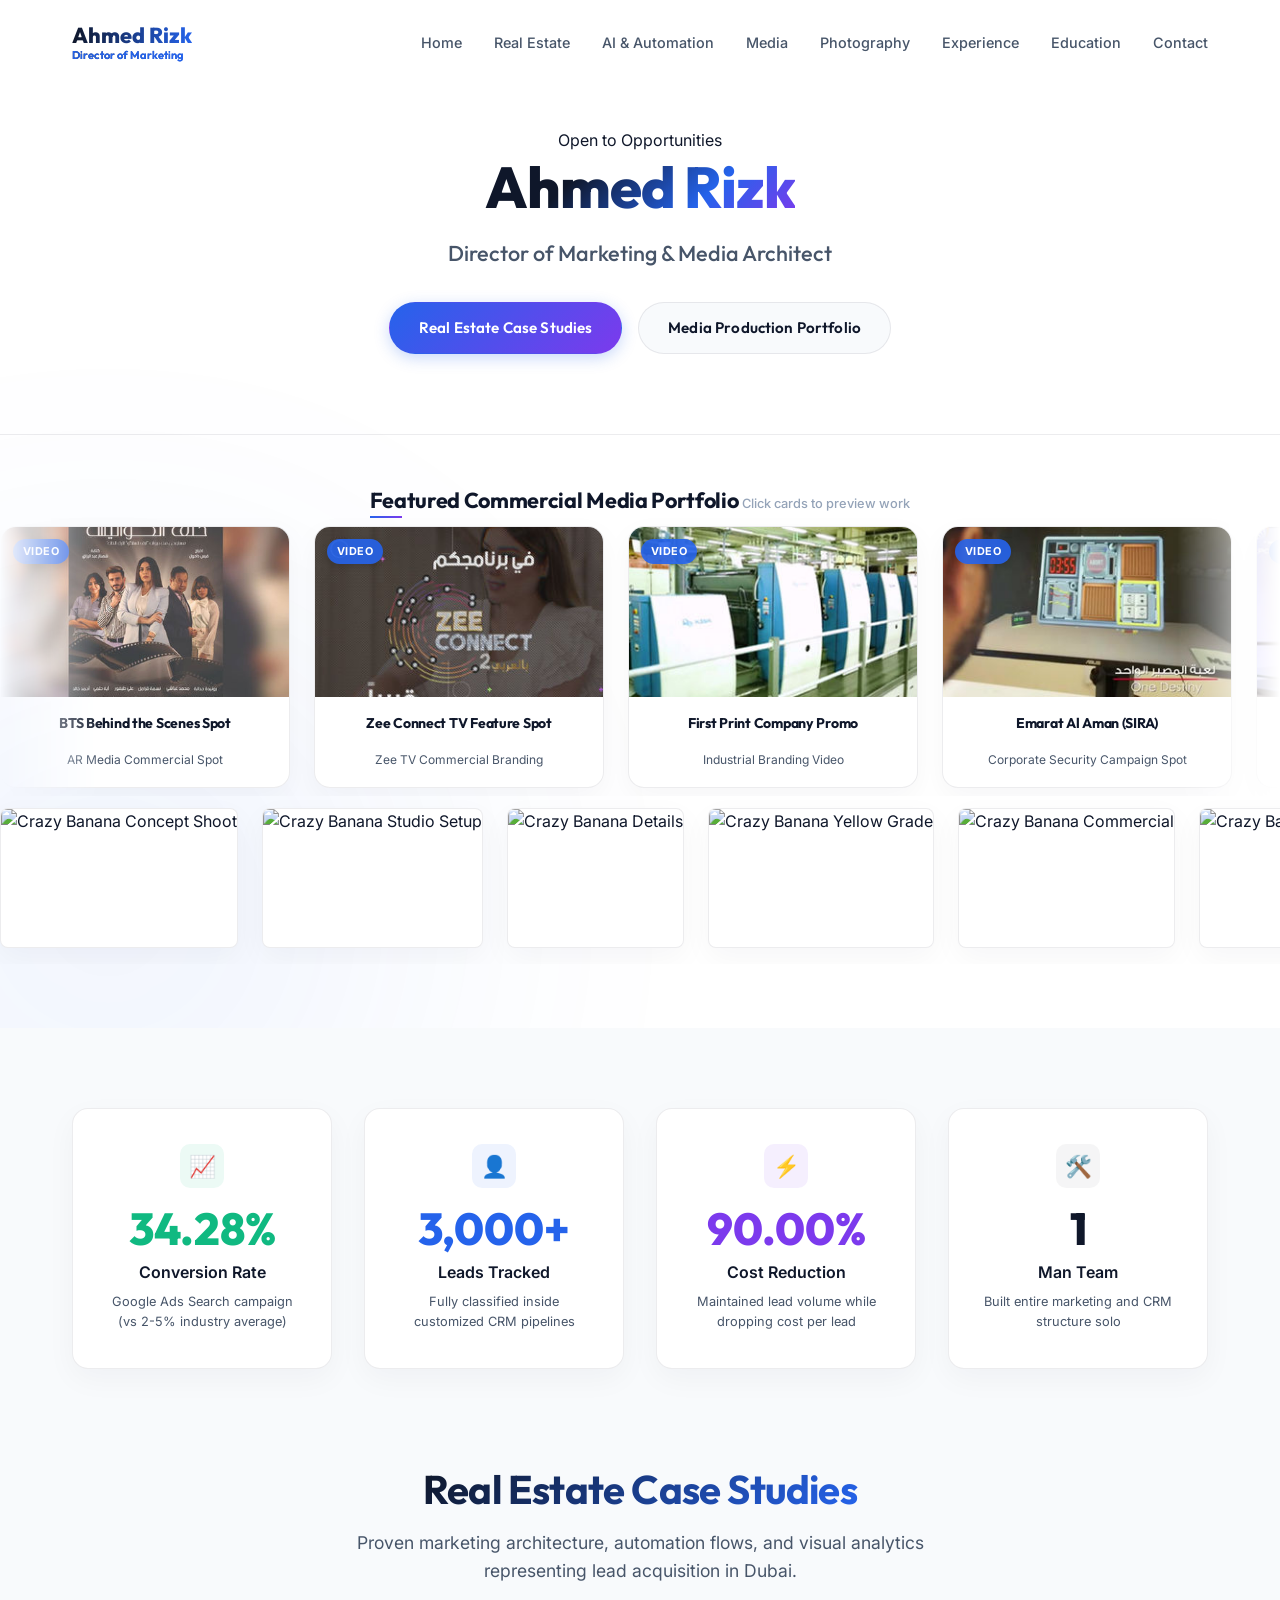
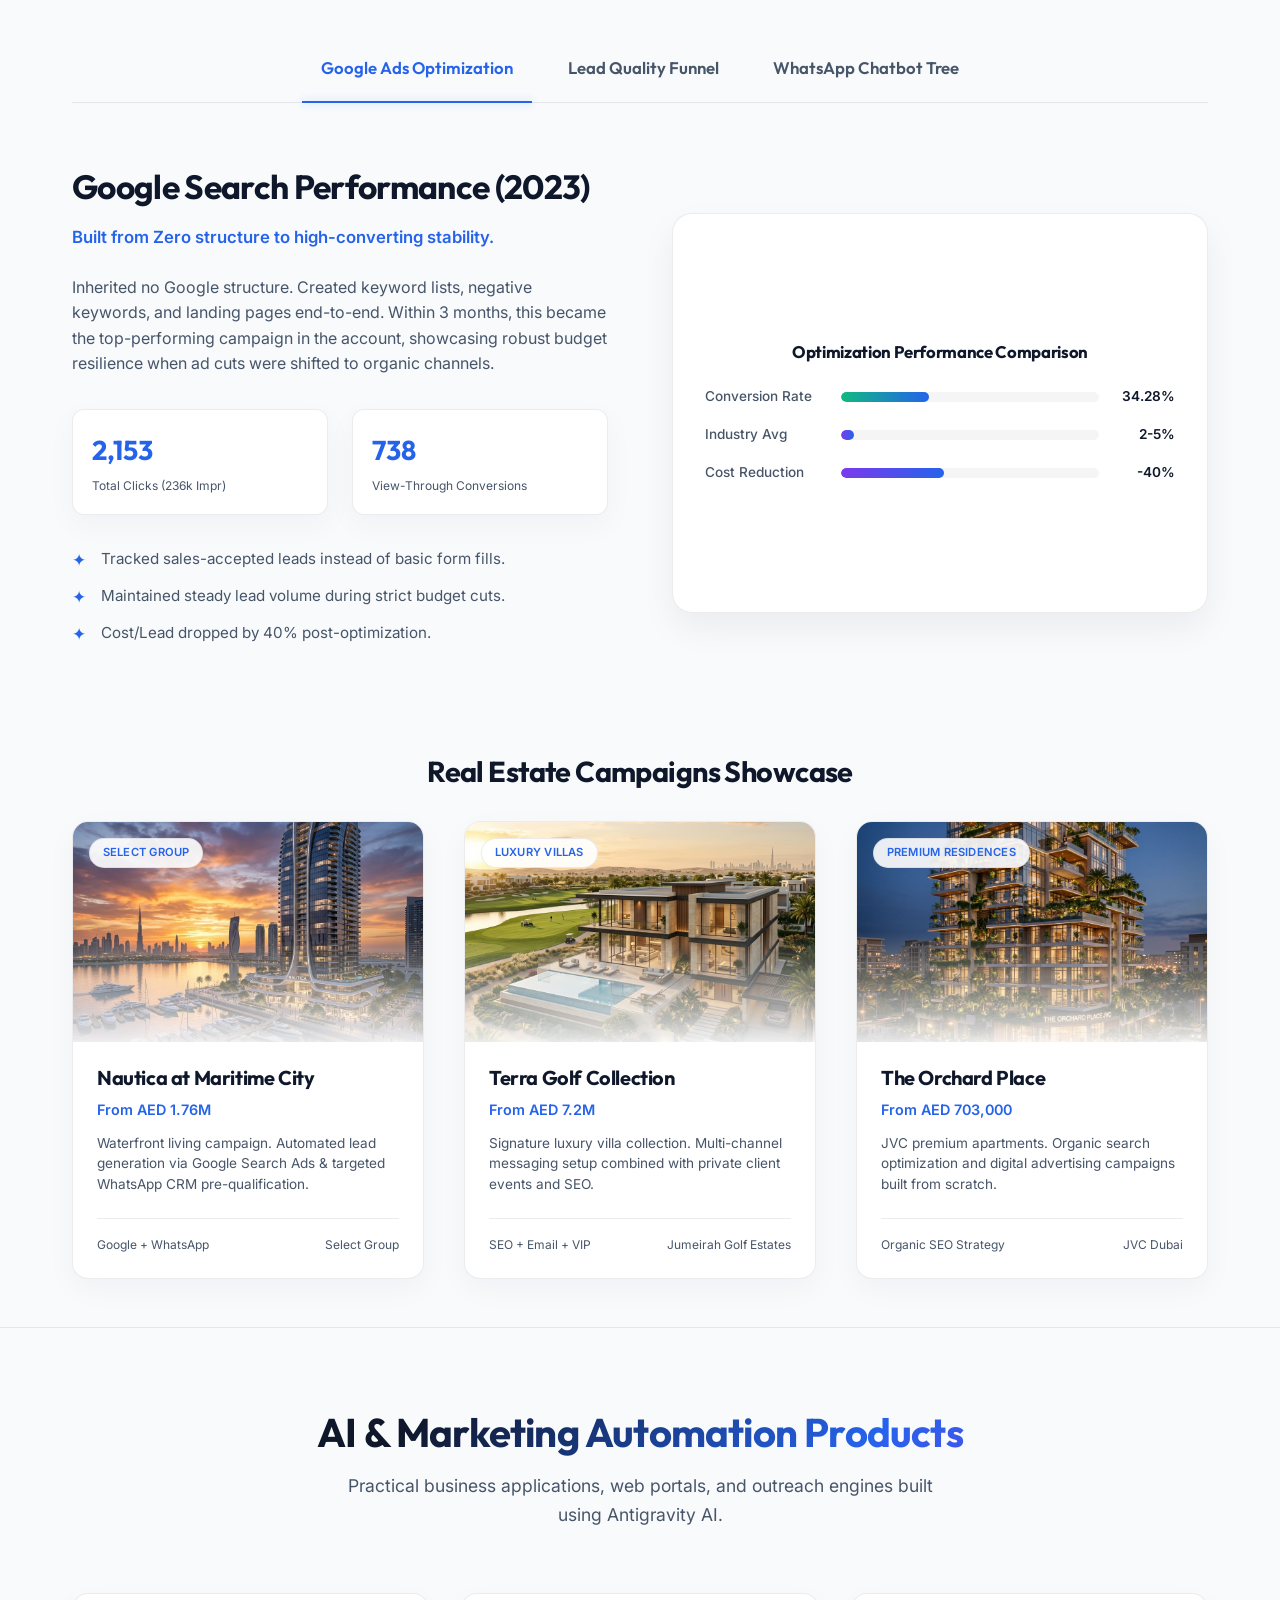
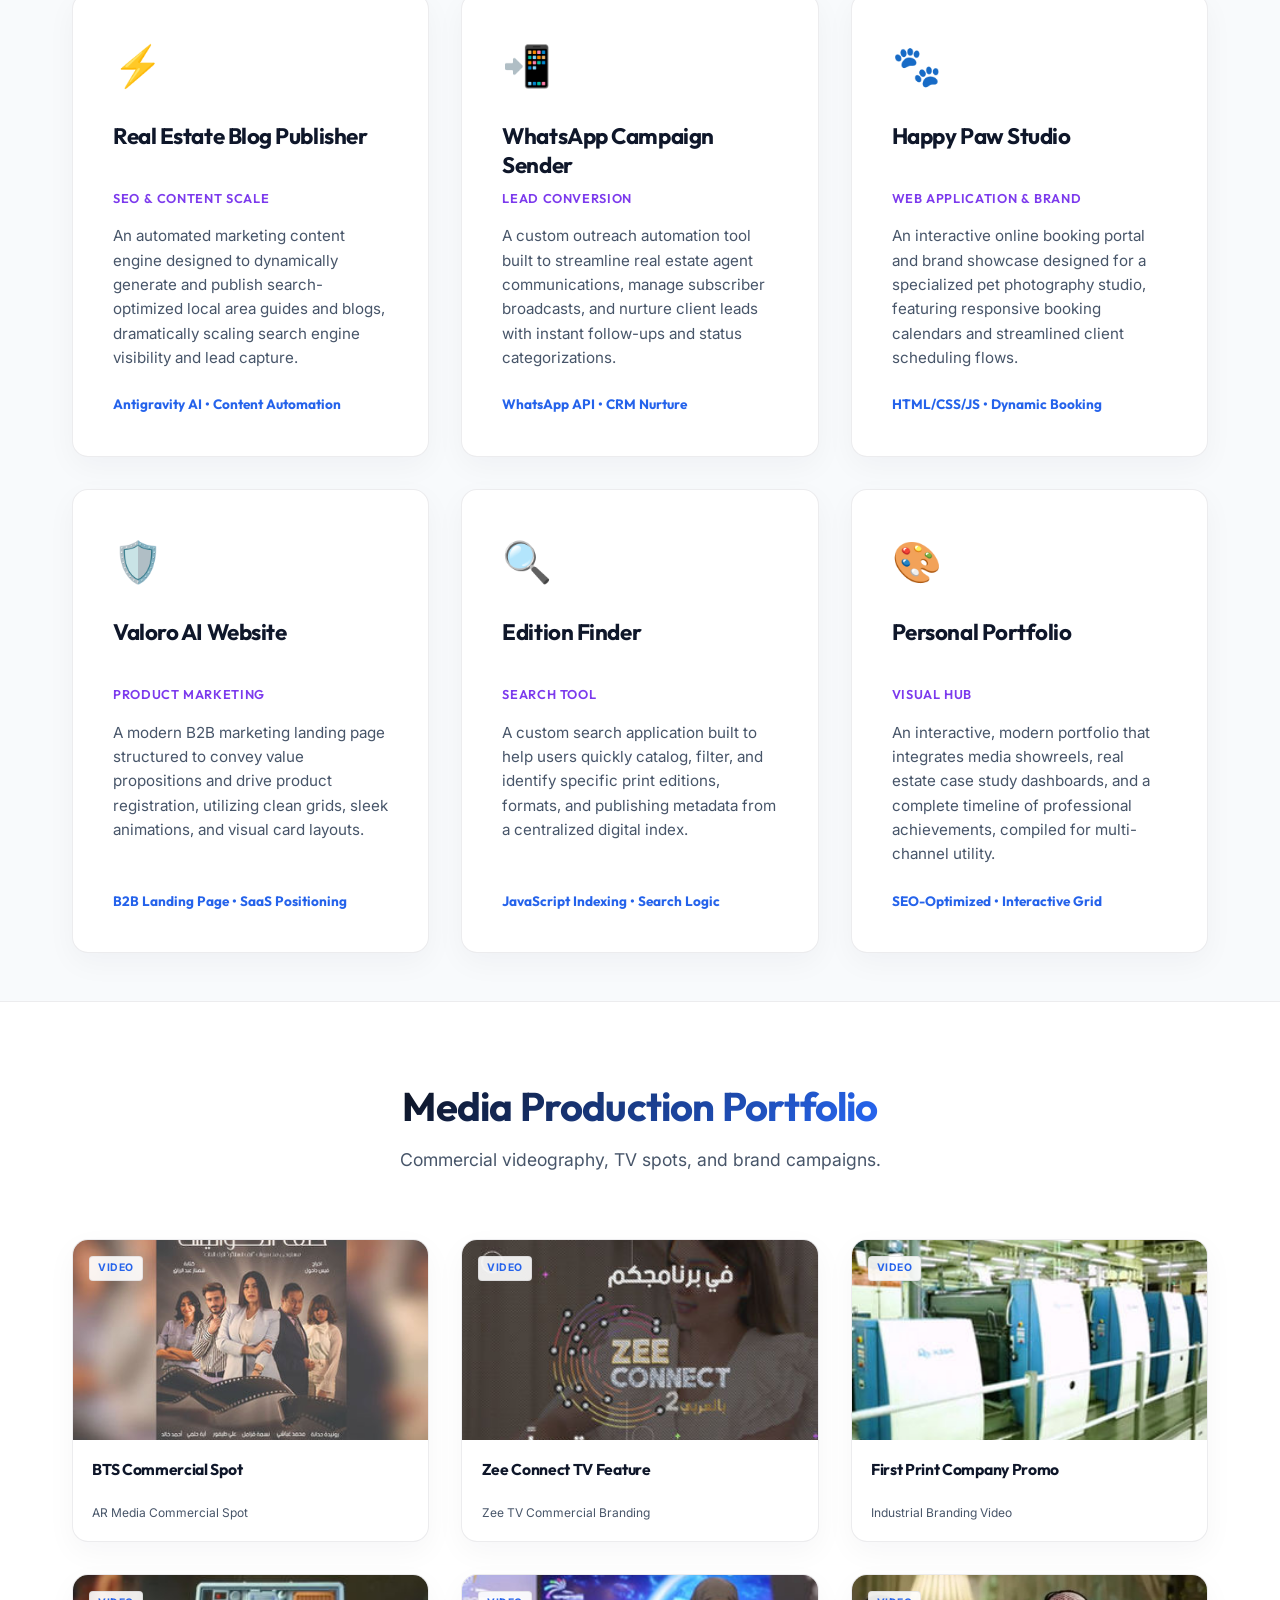
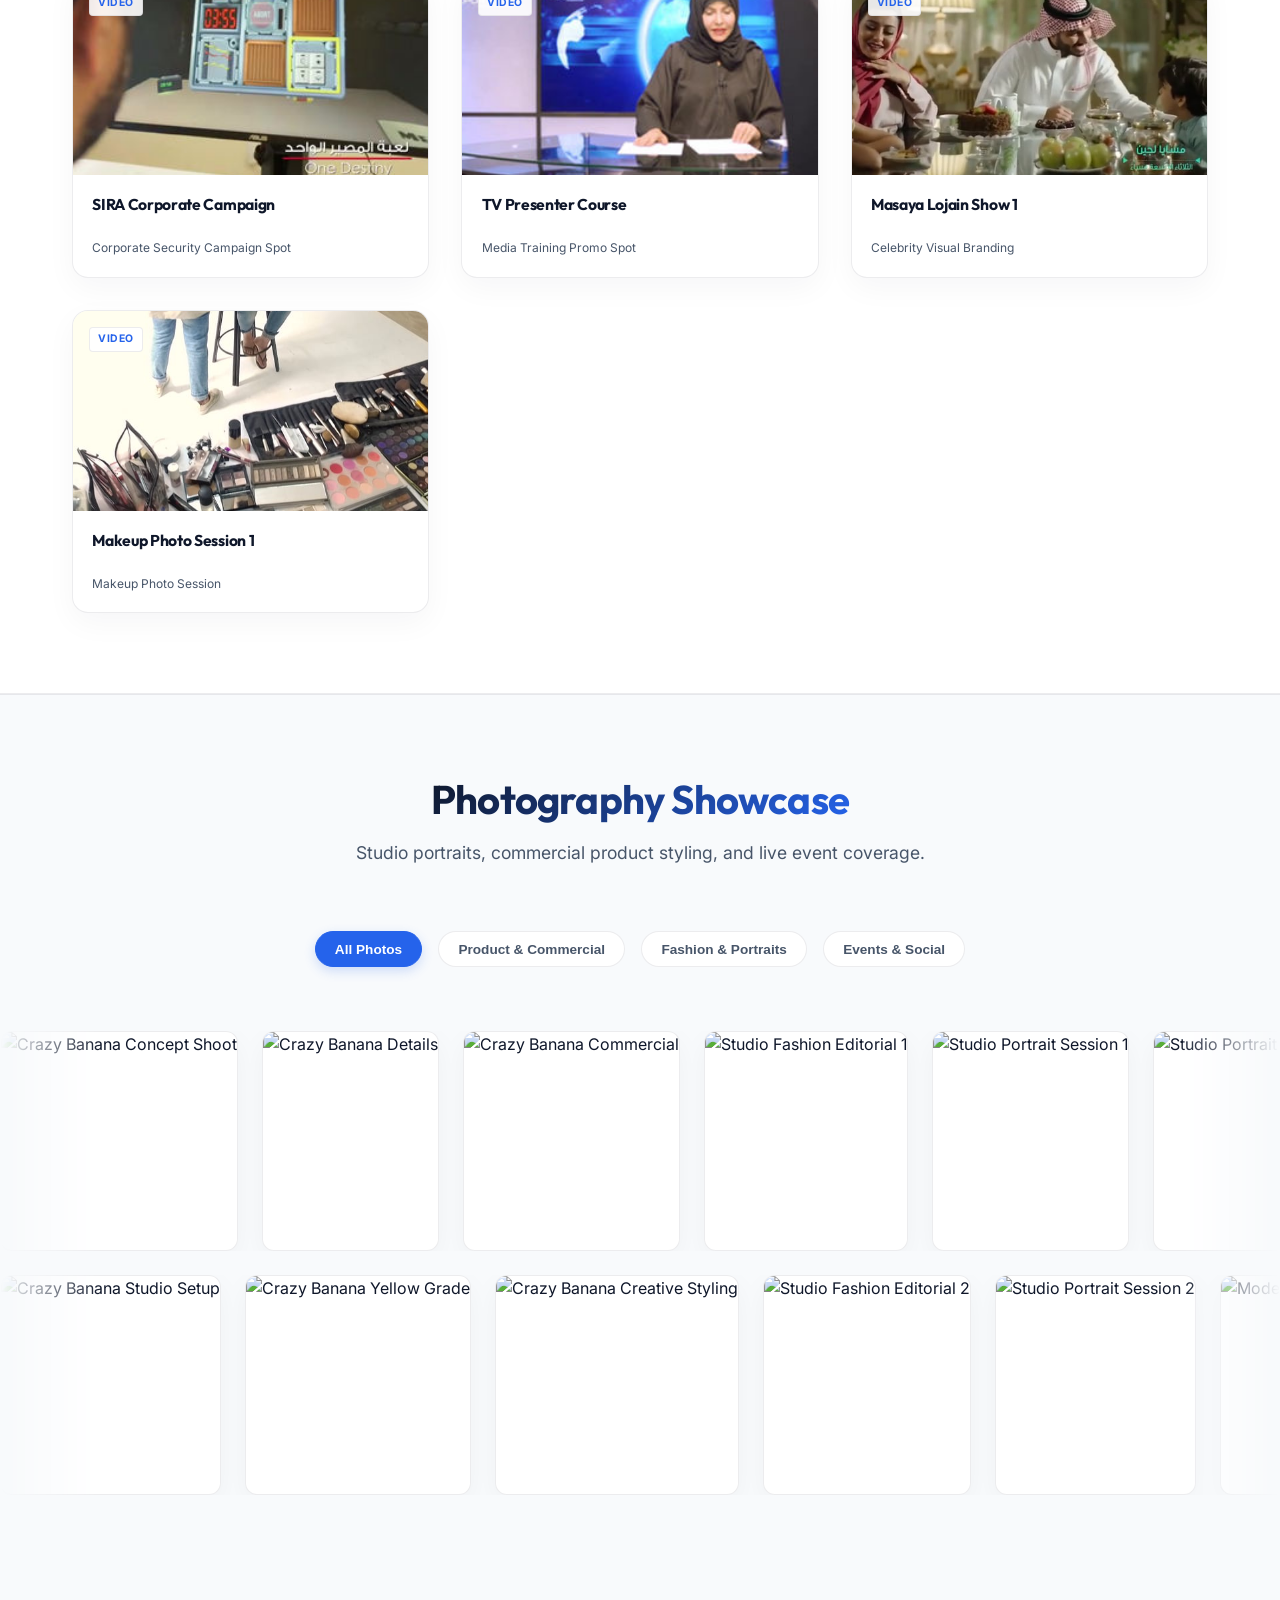
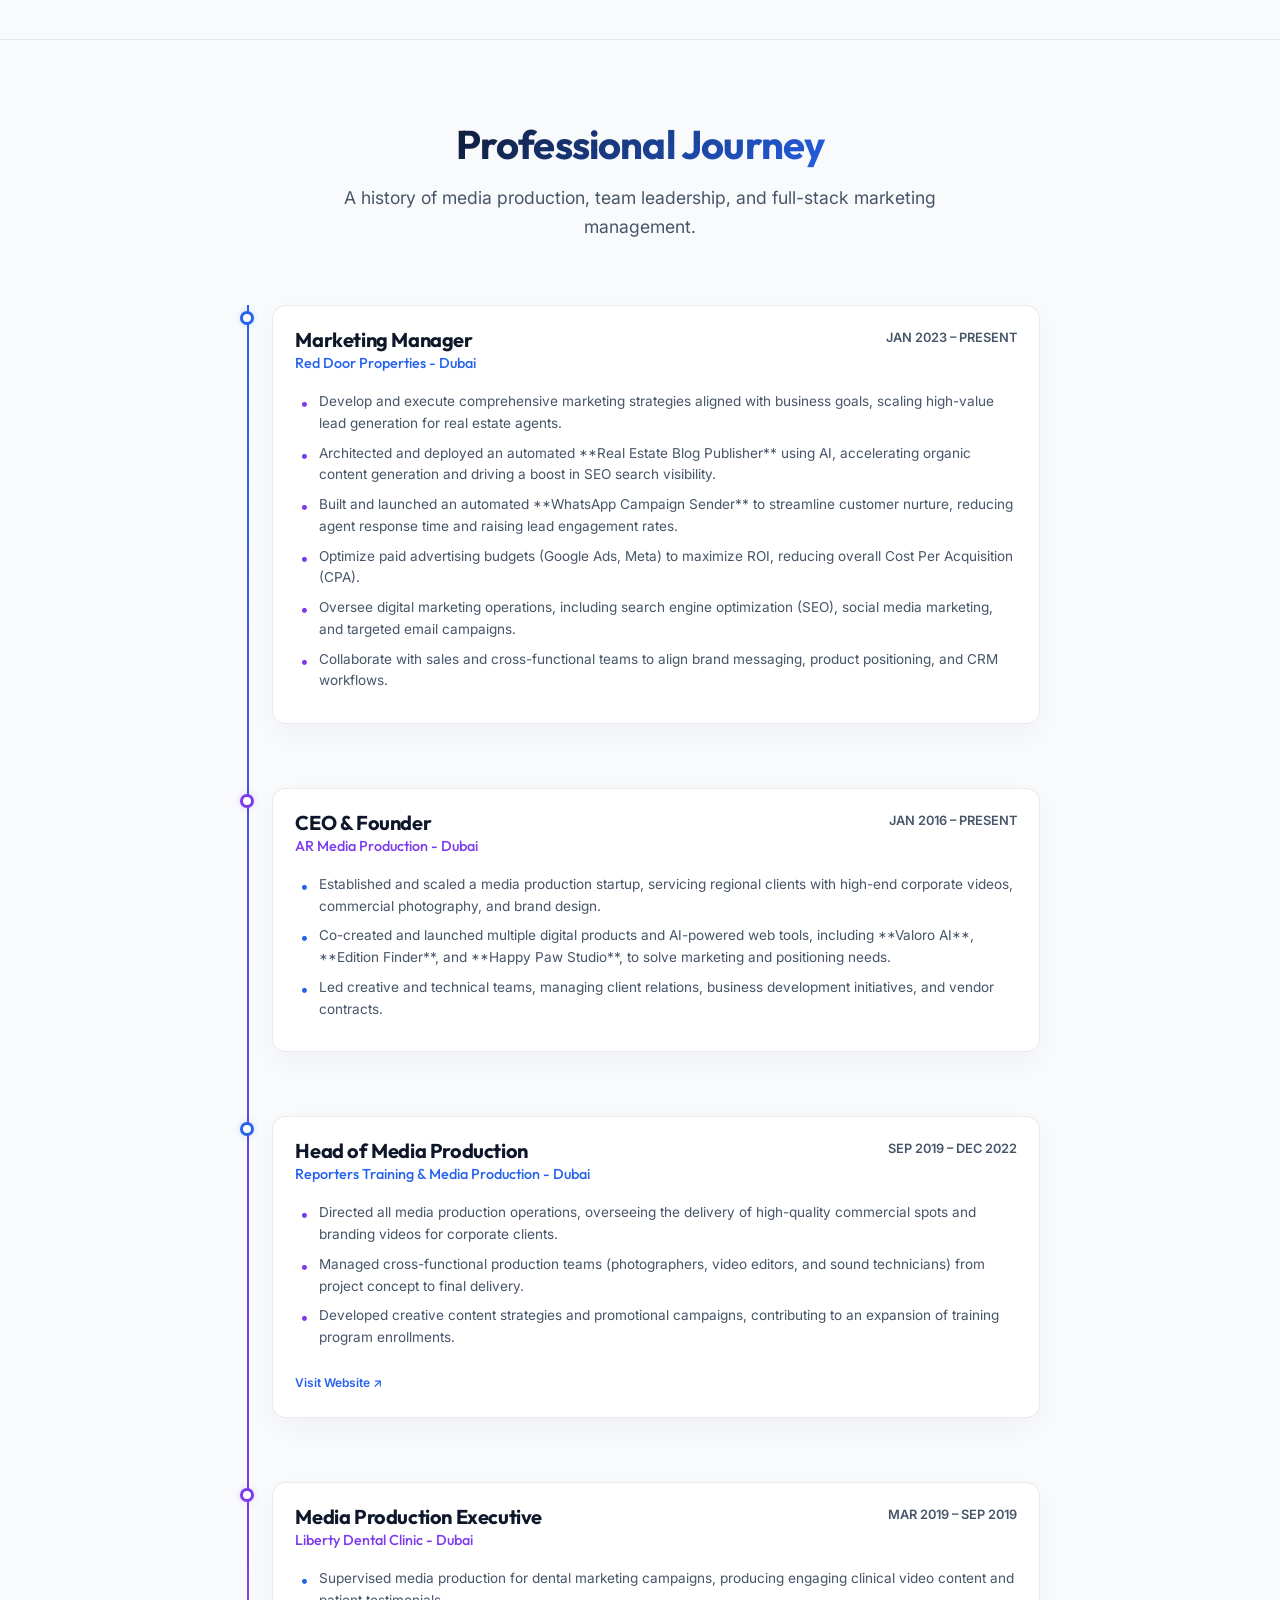
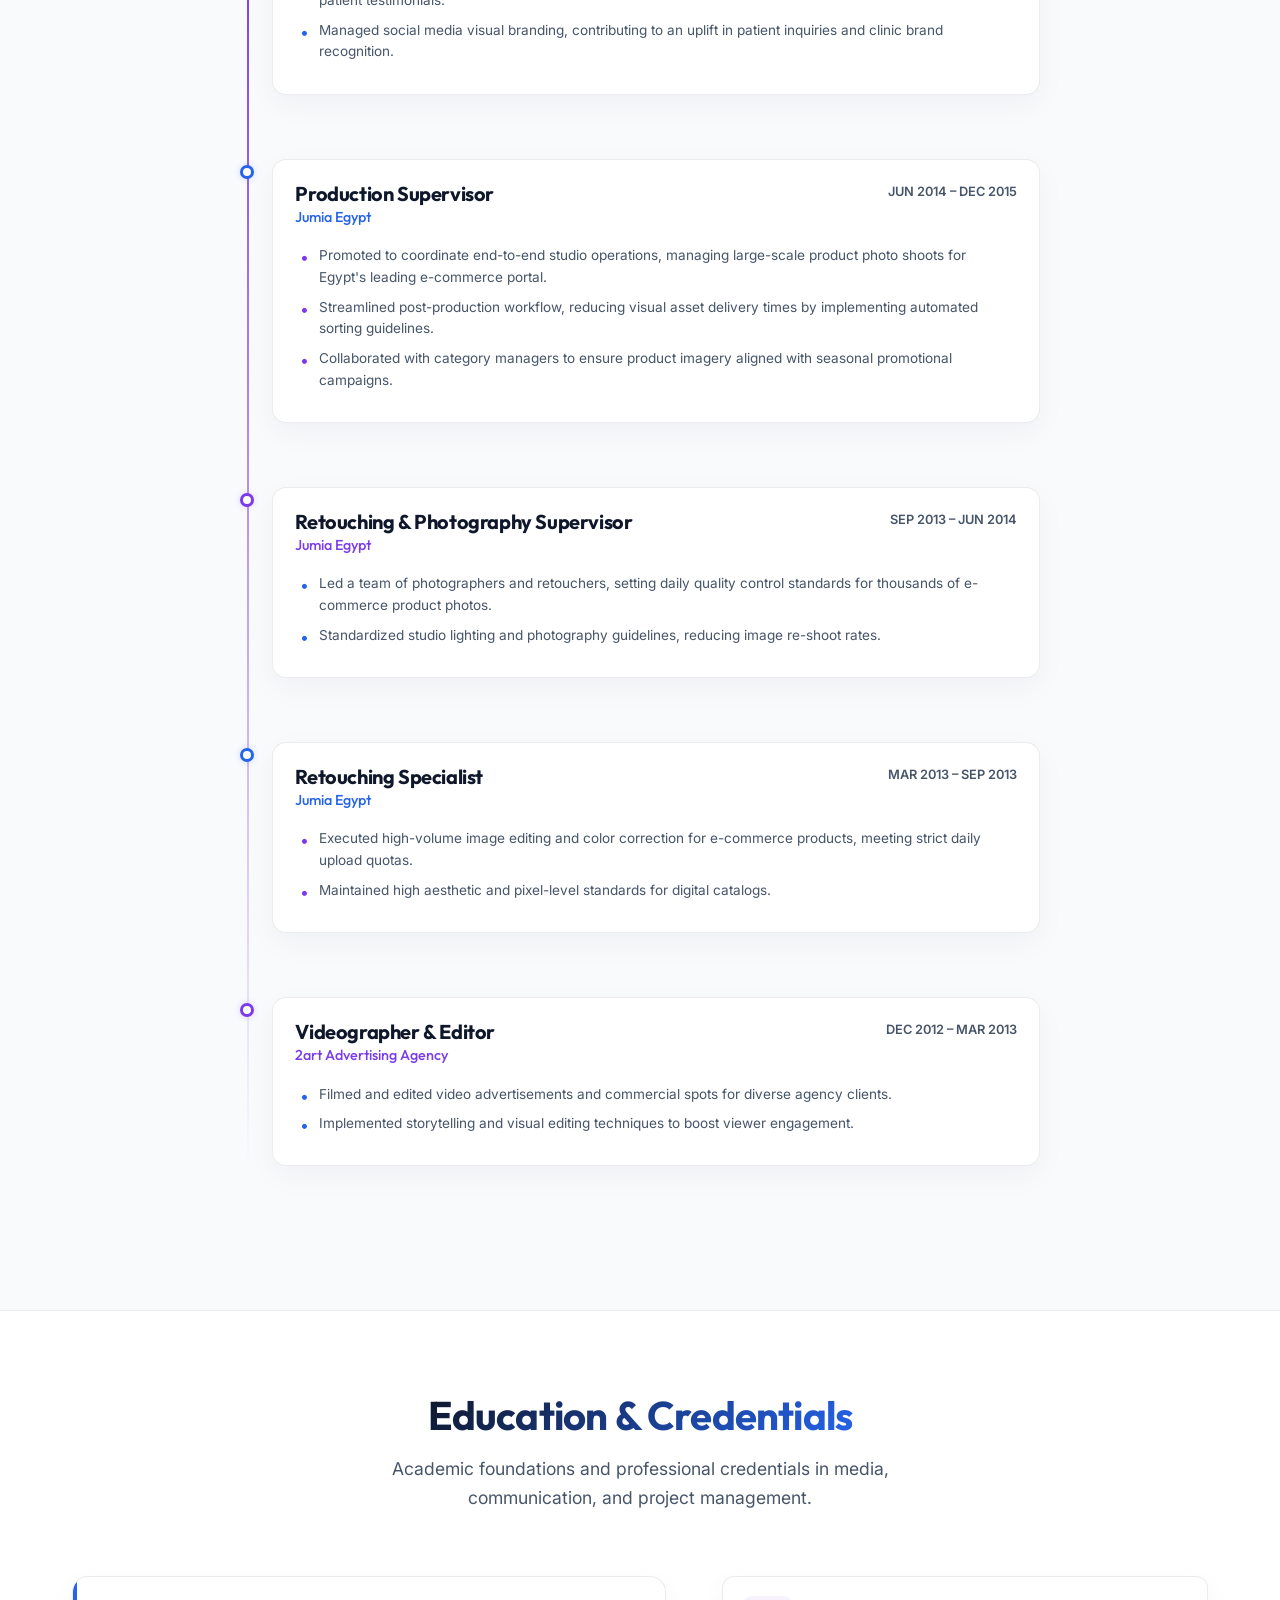
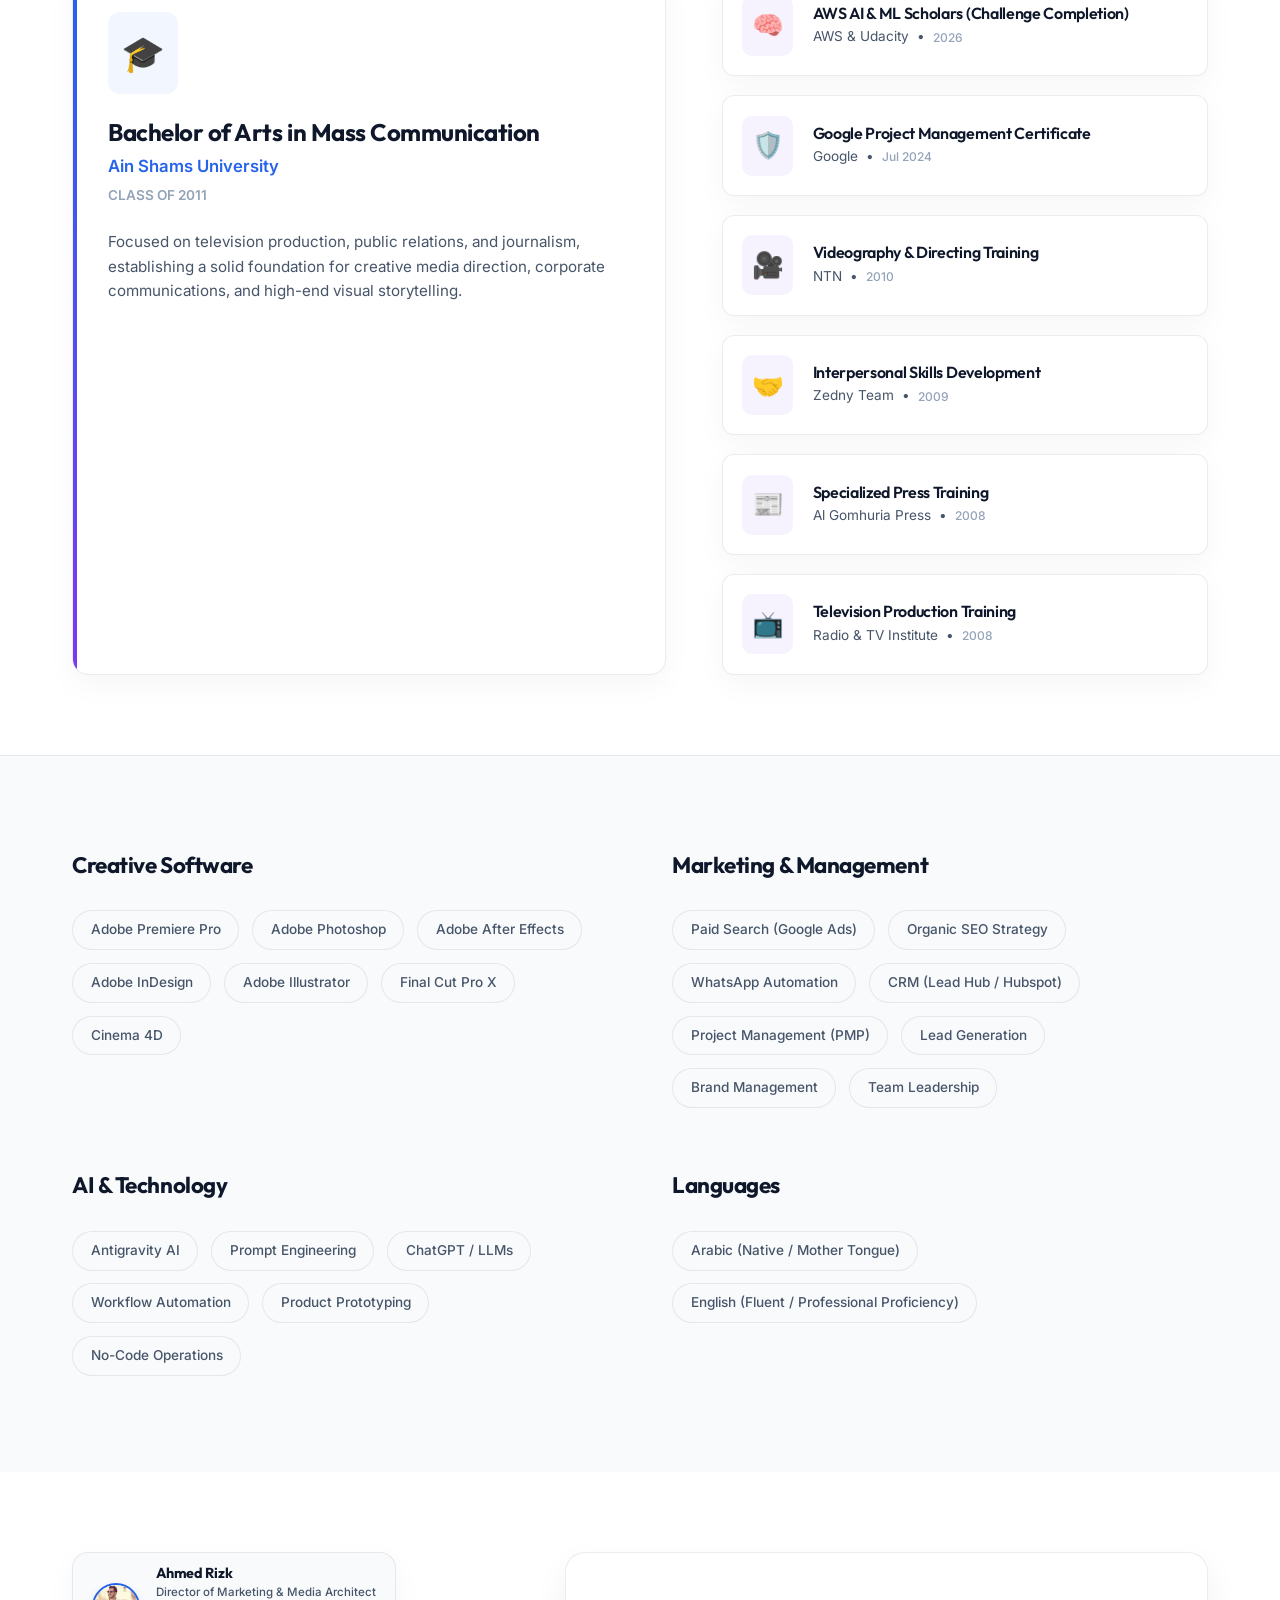
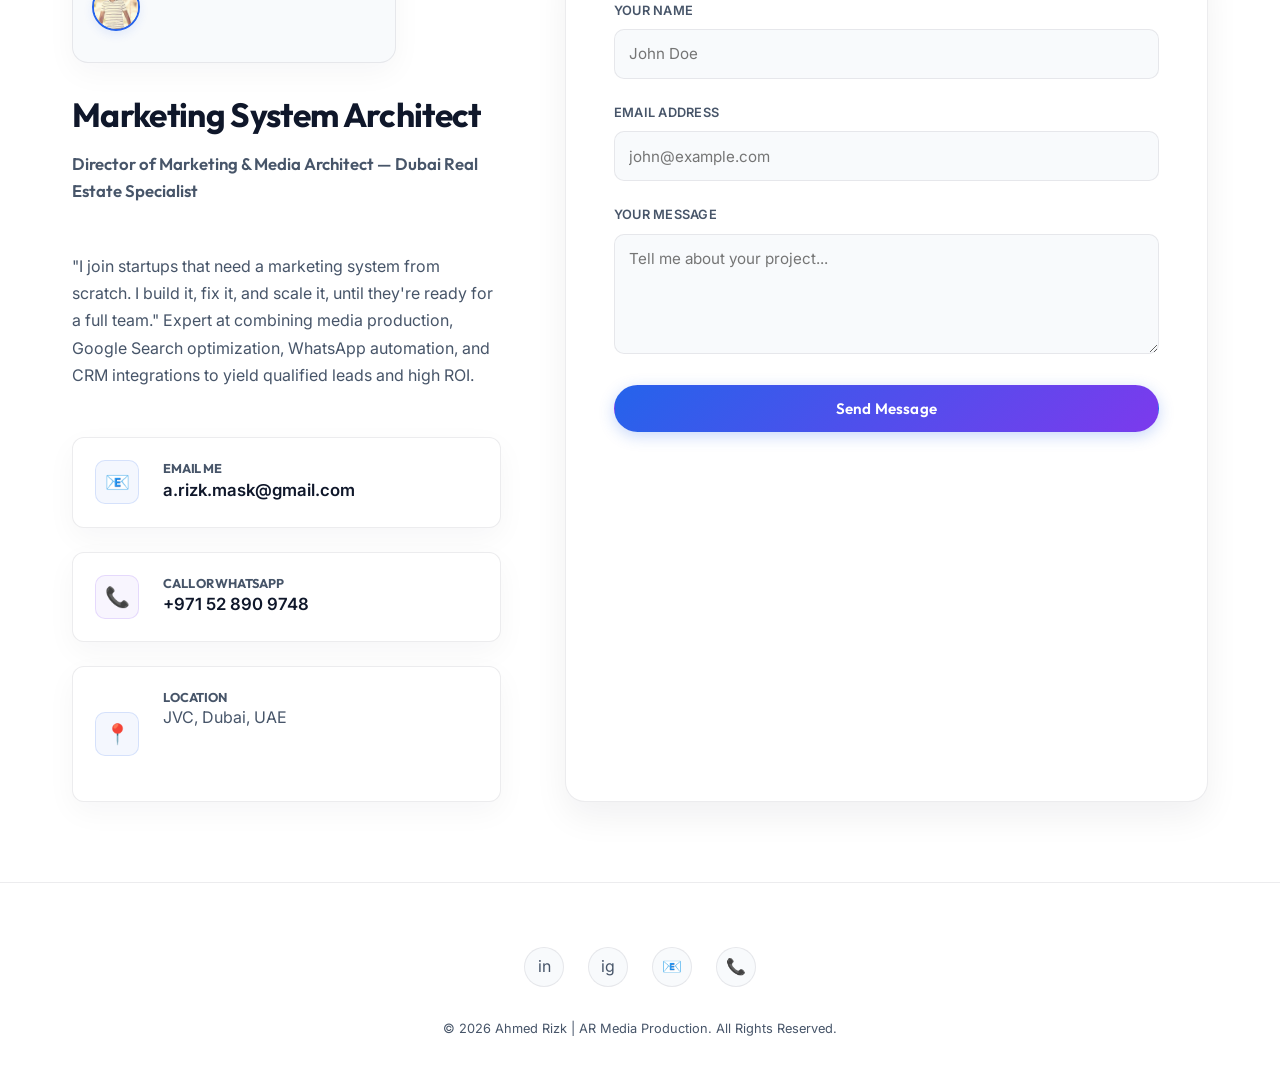
==== commit 2a87f352: "Fix header layout: stack logo title vertically and shorten nav link labels to prevent overlap" ====
--- a/index.html
+++ b/index.html
@@ -33,9 +33,9 @@
       <nav>
         <ul class="nav-links">
           <li><a href="#hero">Home</a></li>
-          <li><a href="#real-estate">Real Estate Cases</a></li>
+          <li><a href="#real-estate">Real Estate</a></li>
           <li><a href="#ai-automation">AI & Automation</a></li>
-          <li><a href="#media-production">Media Portfolio</a></li>
+          <li><a href="#media-production">Media</a></li>
           <li><a href="#photography">Photography</a></li>
           <li><a href="#experience">Experience</a></li>
           <li><a href="#education">Education</a></li>
--- a/style.css
+++ b/style.css
@@ -217,24 +217,28 @@
 
 .logo {
   font-family: var(--font-headers);
-  font-size: 1.45rem;
+  font-size: 1.35rem;
   font-weight: 800;
   background: linear-gradient(to right, var(--text-primary), var(--accent-primary));
   -webkit-background-clip: text;
   -webkit-text-fill-color: transparent;
   display: flex;
-  align-items: center;
-  gap: 0.5rem;
+  flex-direction: column;
+  align-items: flex-start;
+  line-height: 1.1;
+  white-space: nowrap;
+  flex-shrink: 0;
+  gap: 0.1rem;
 }
 
 .logo span {
-  font-size: 0.75rem;
-  padding: 0.25rem 0.6rem;
-  border-radius: 20px;
-  background: rgba(37, 99, 235, 0.08);
-  border: 1px solid rgba(37, 99, 235, 0.15);
+  font-size: 0.7rem;
+  padding: 0;
+  background: transparent;
+  border: none;
   -webkit-text-fill-color: var(--accent-primary);
   font-weight: 600;
+  display: block;
 }
 
 .nav-links {
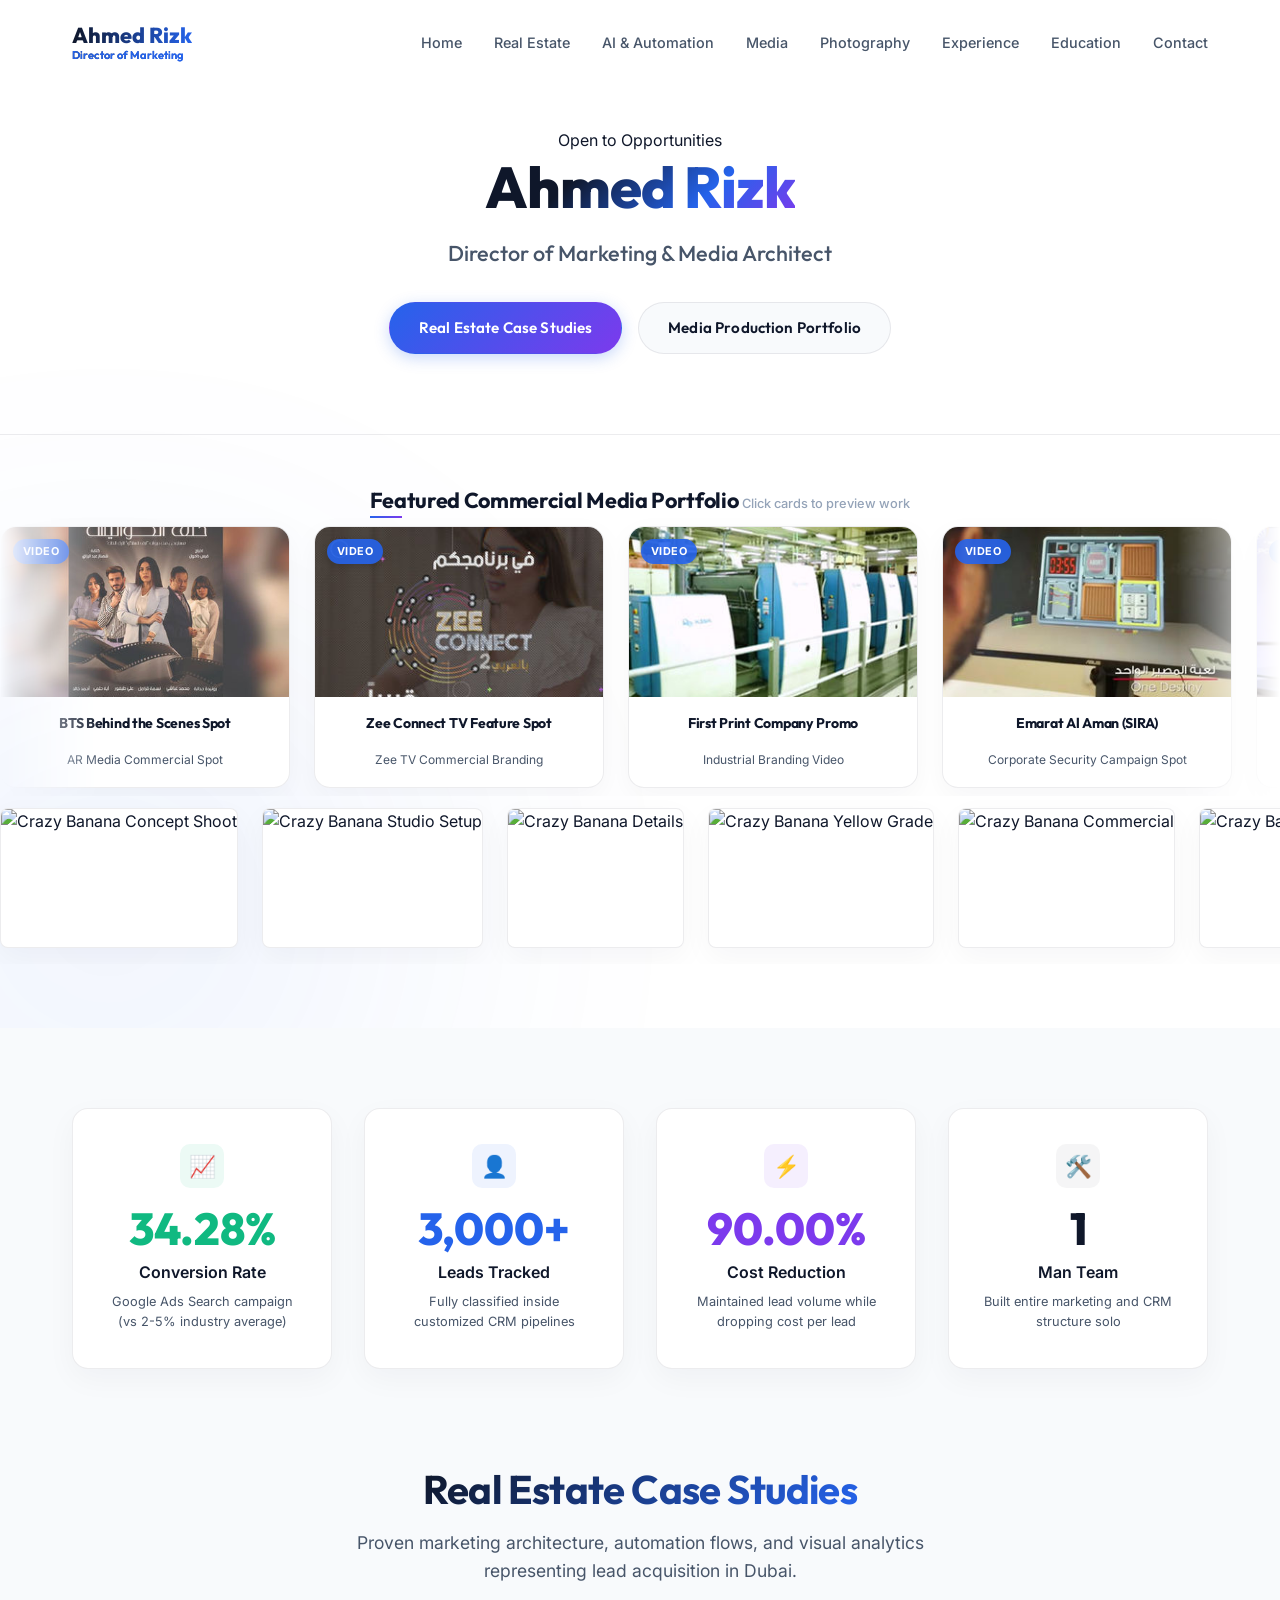
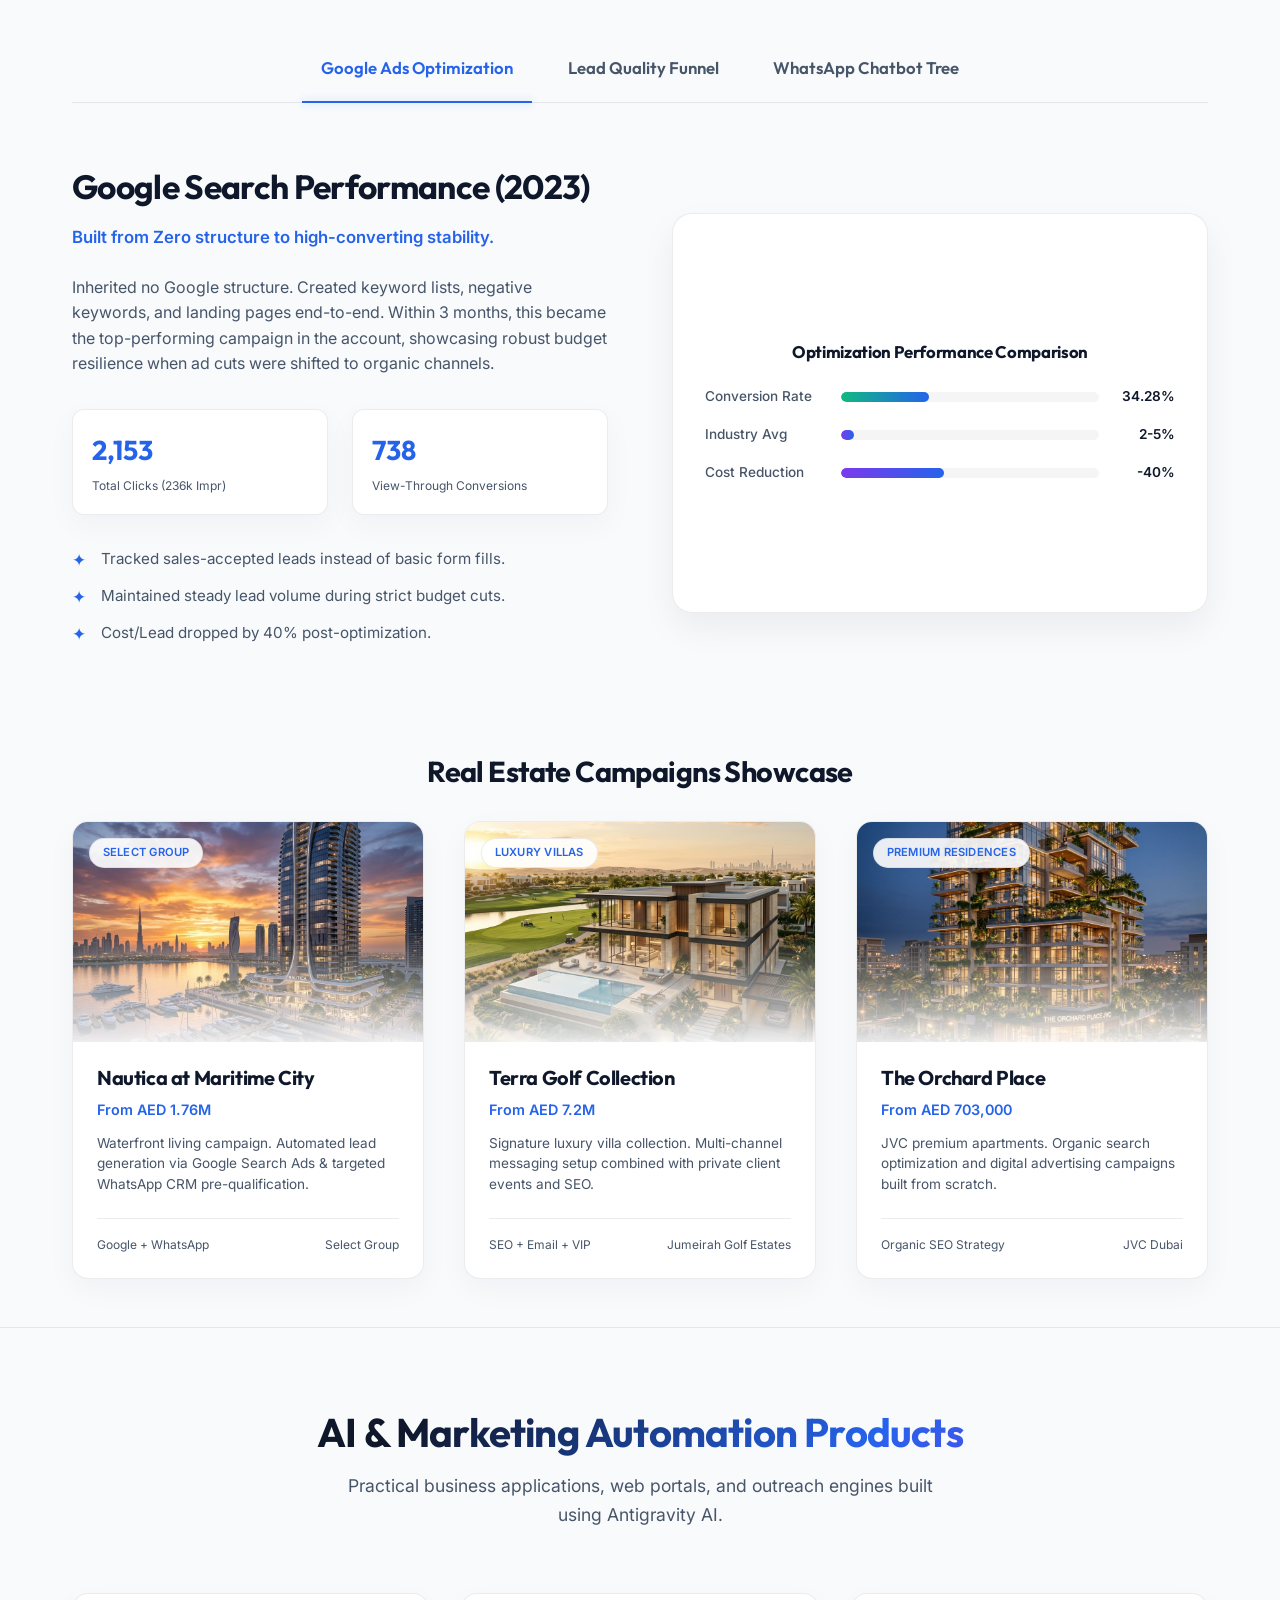
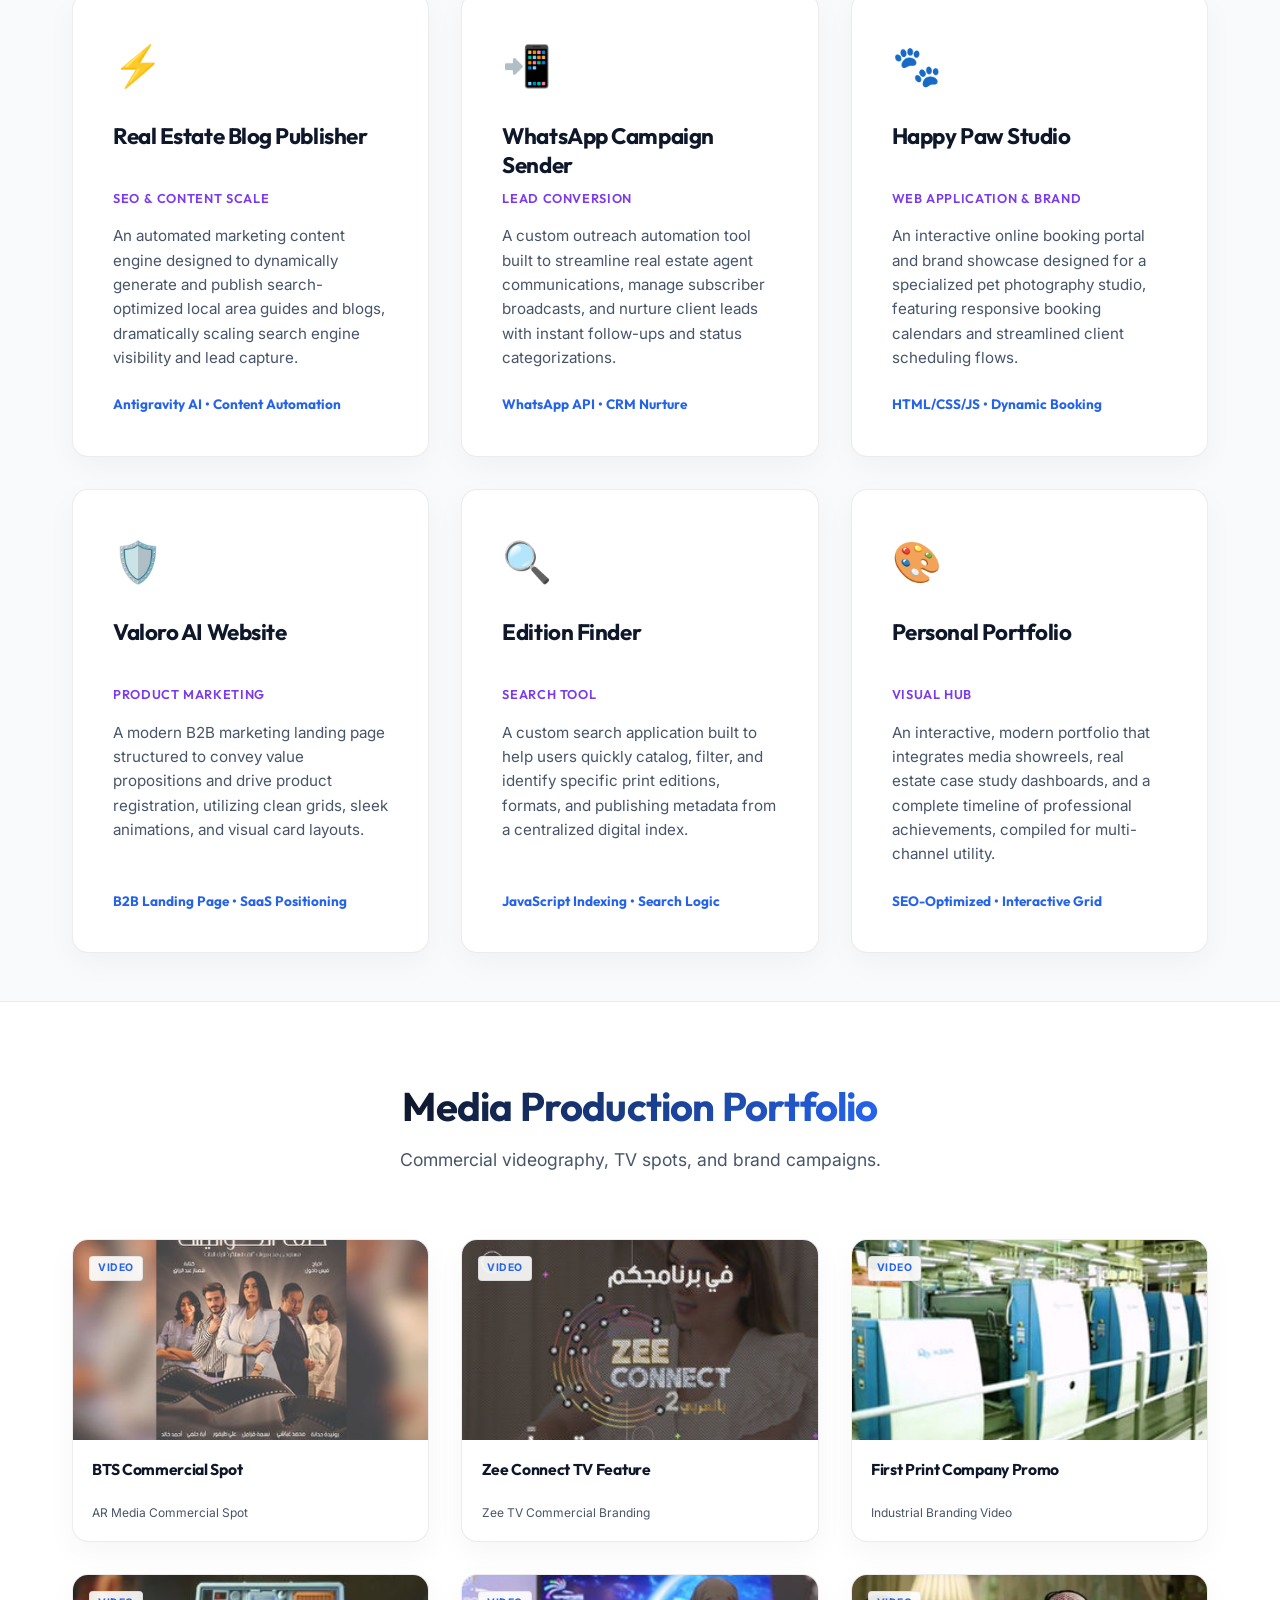
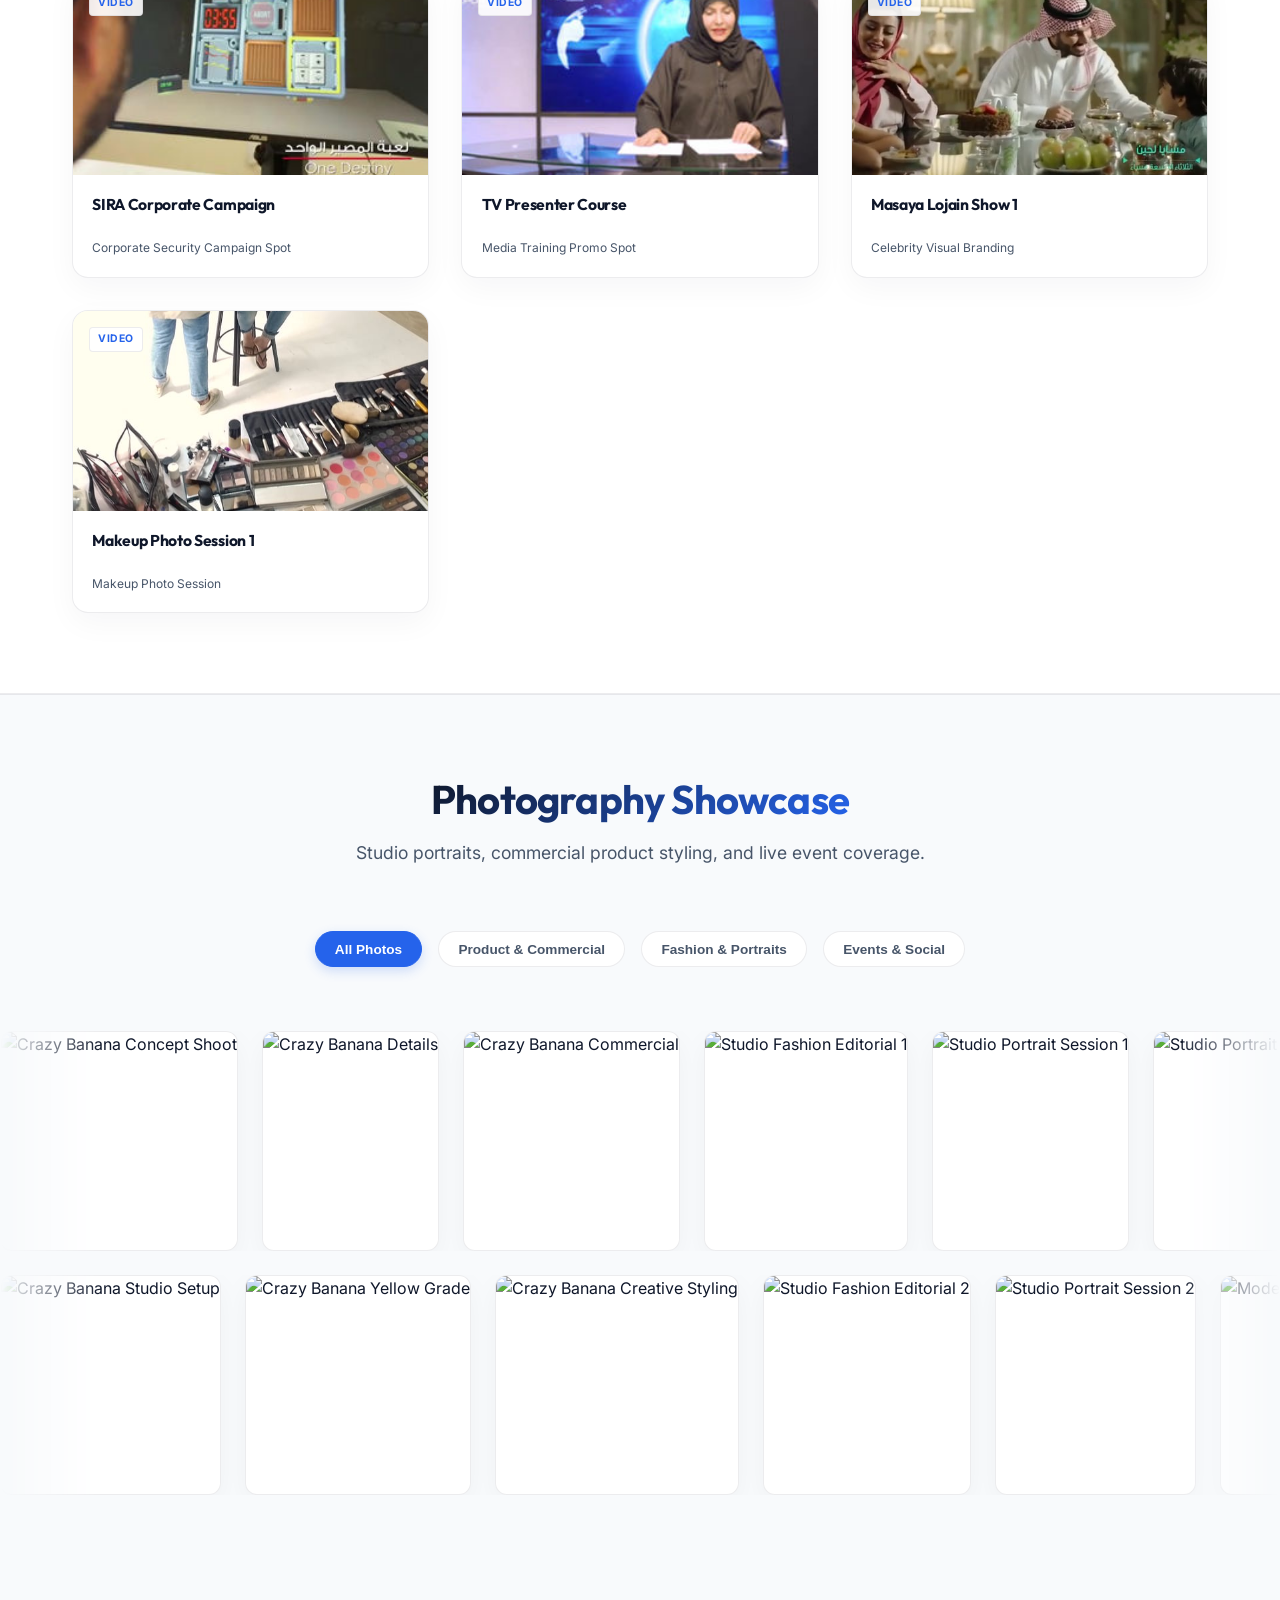
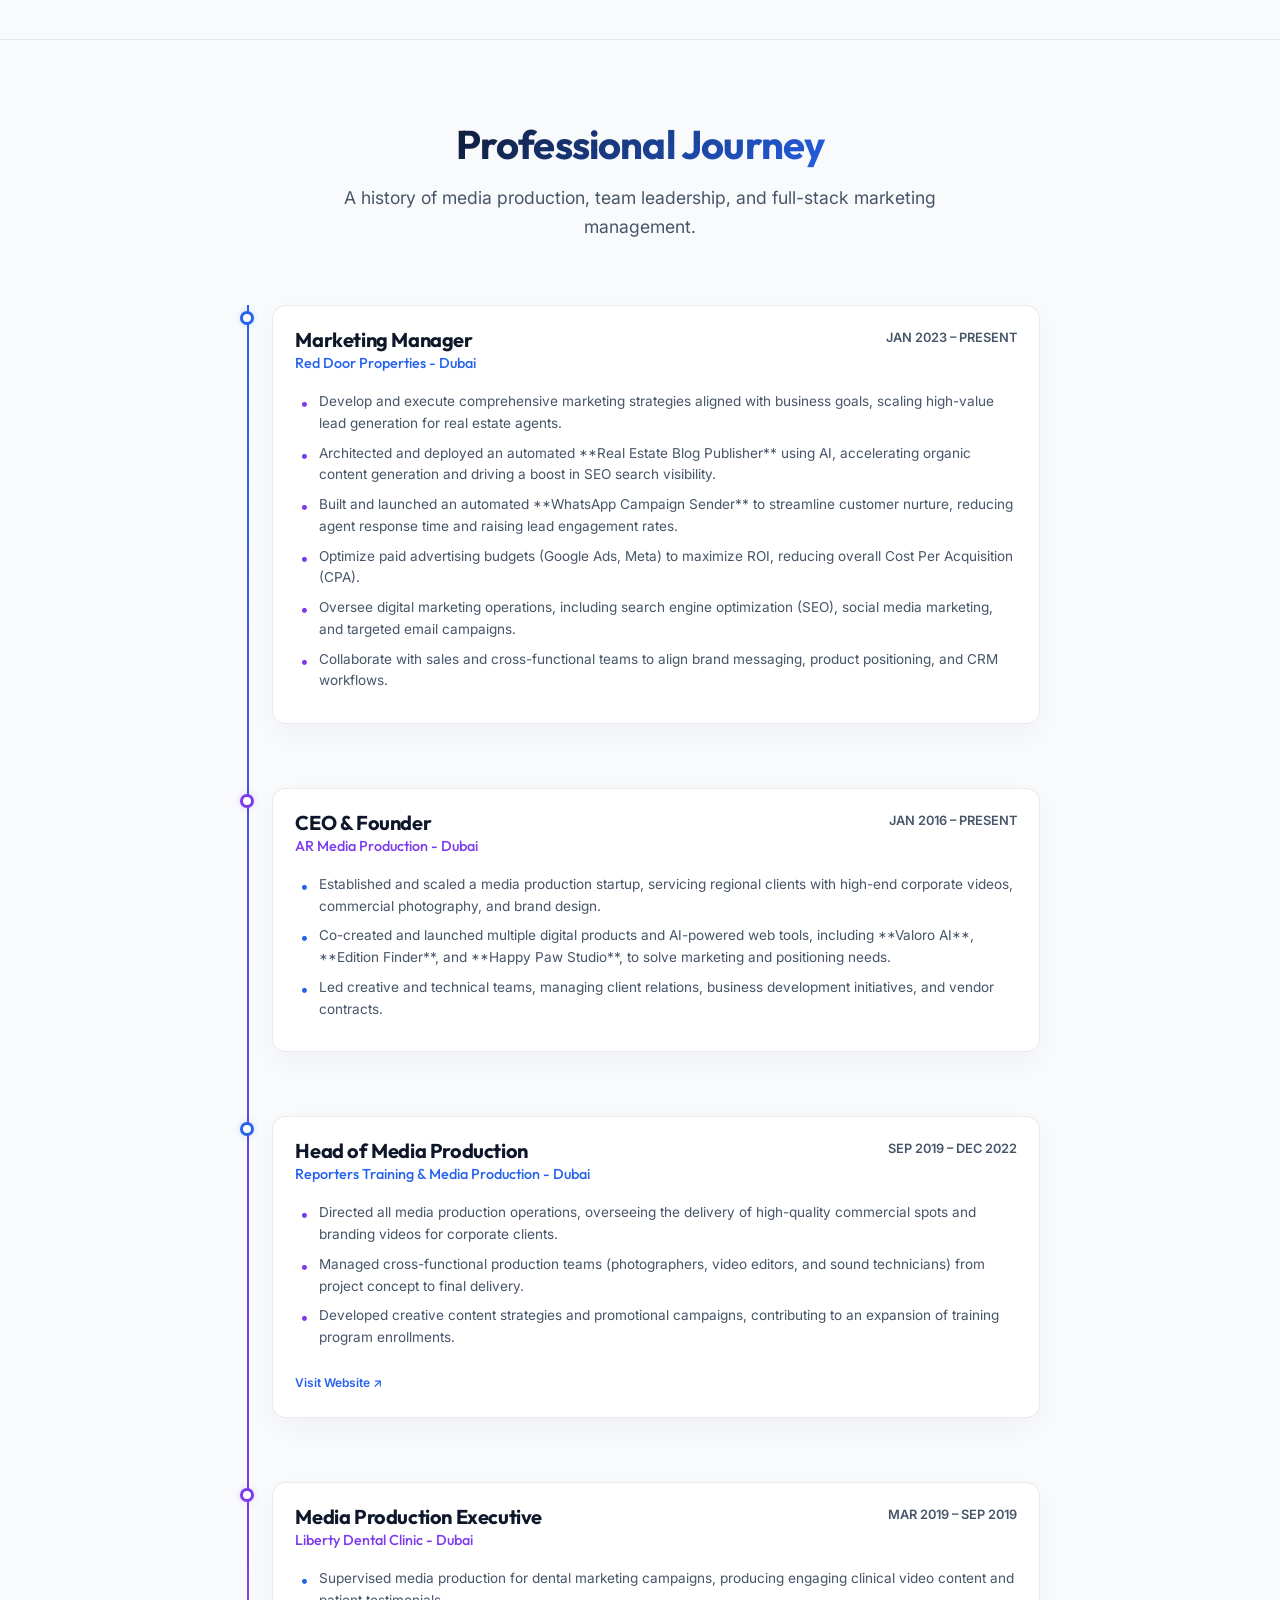
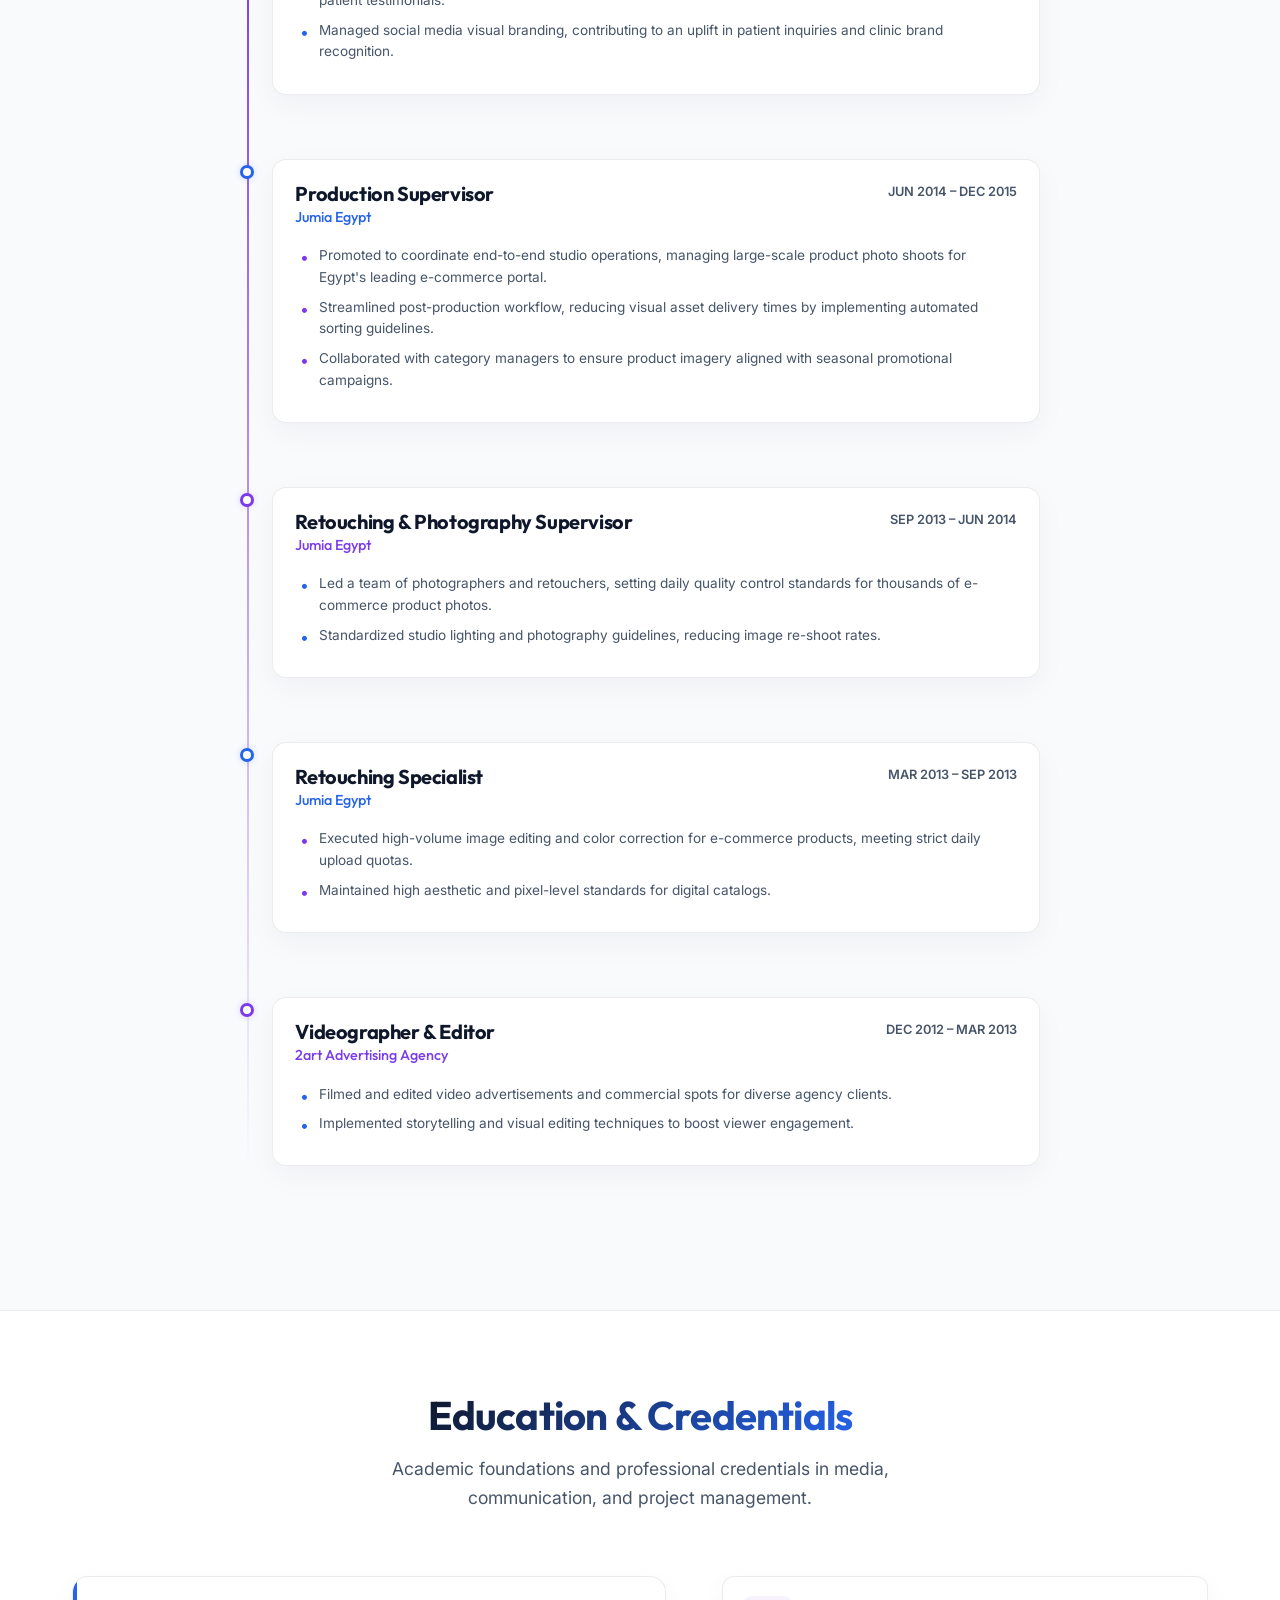
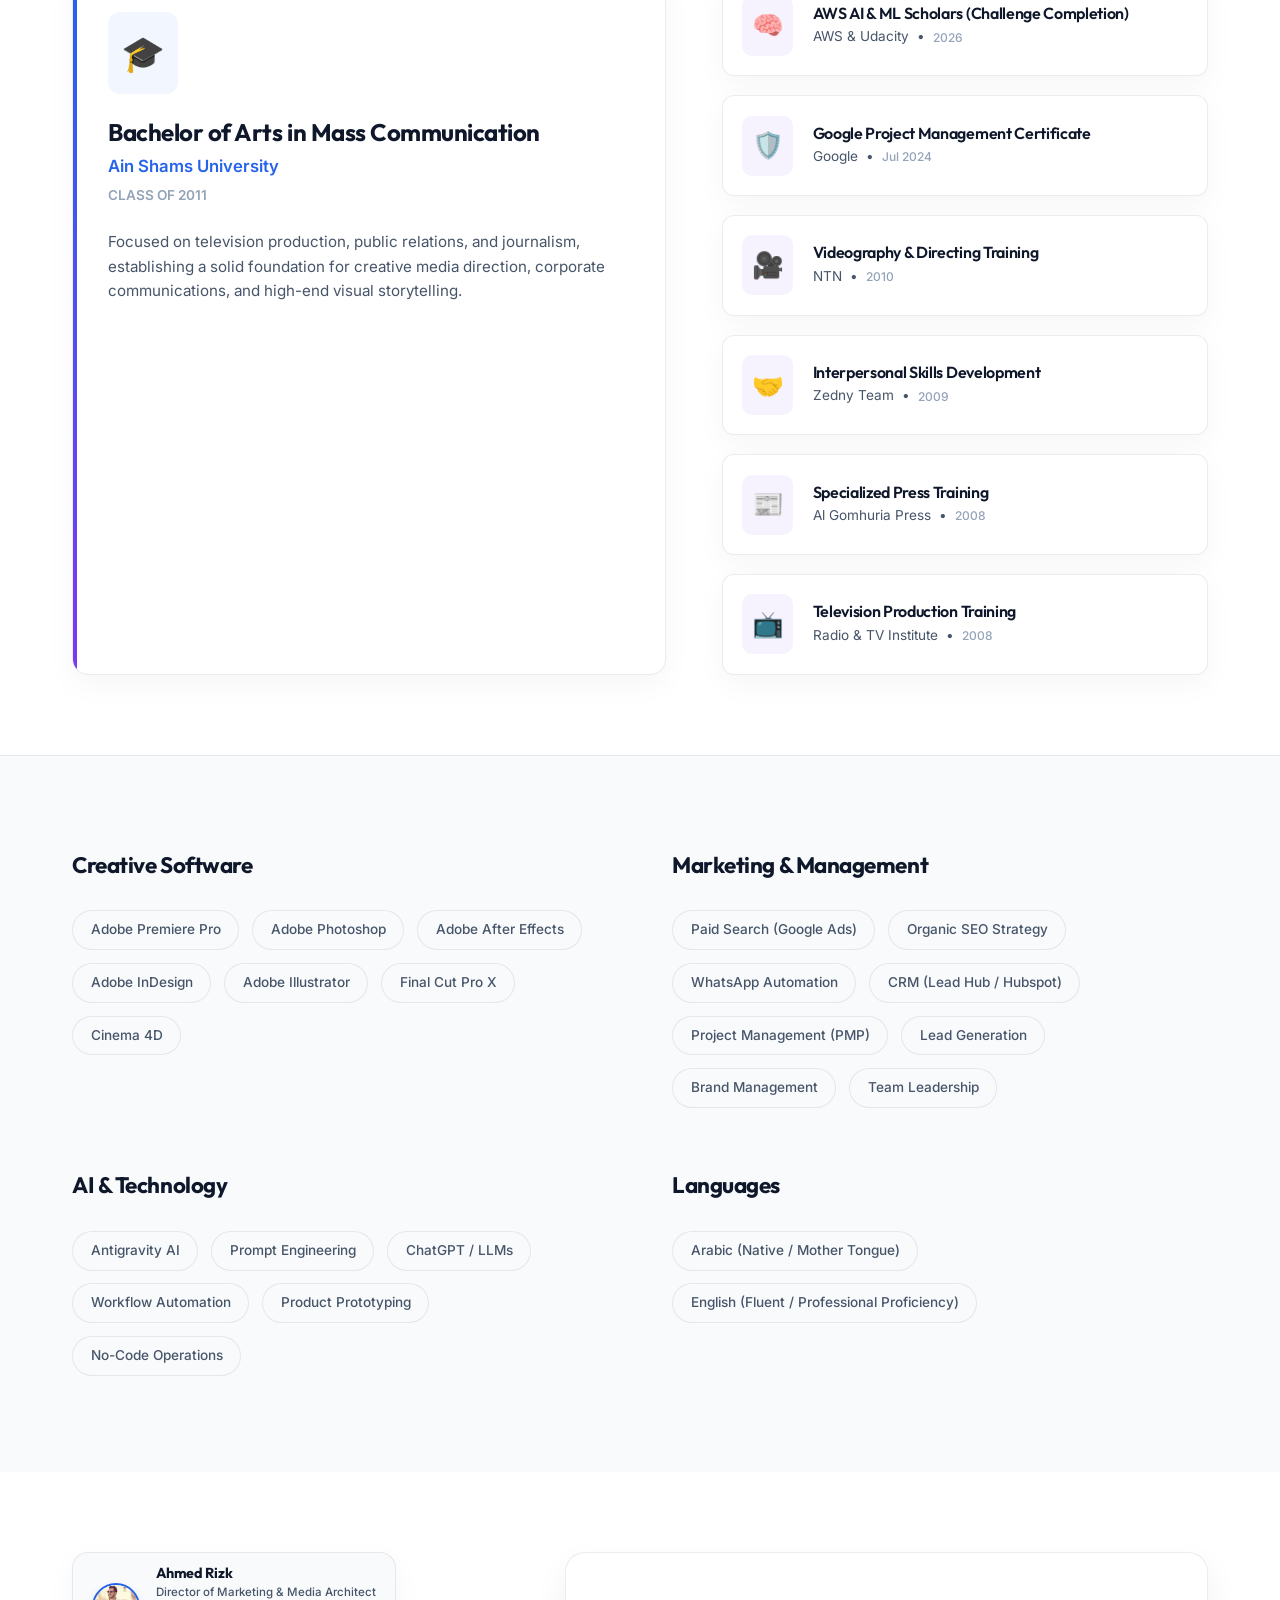
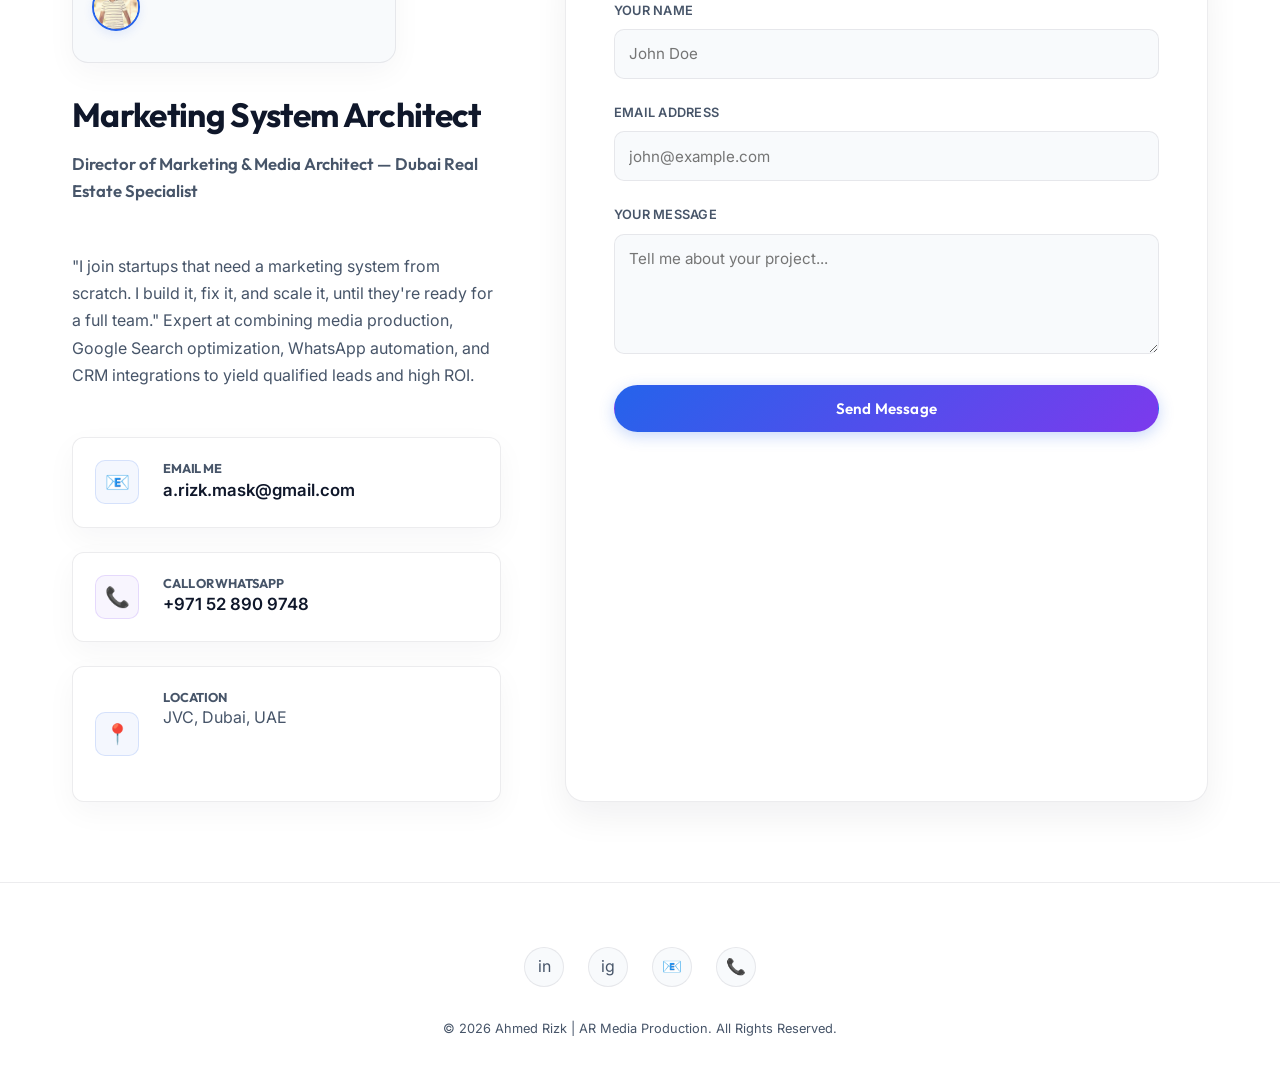
==== commit 4fb8b880: "Add Google Analytics GA4 tracking tag (G-9D5R6T1SM9)" ====
--- a/index.html
+++ b/index.html
@@ -2,7 +2,16 @@
 <html lang="en">
 <head>
   <meta charset="UTF-8">
-  <meta name="viewport" content="width=device-width, initial-scale=1.0">
+  <!-- Google tag (gtag.js) -->
+  <script async src="https://www.googletagmanager.com/gtag/js?id=G-9D5R6T1SM9"></script>
+  <script>
+    window.dataLayer = window.dataLayer || [];
+    function gtag(){dataLayer.push(arguments);}
+    gtag('js', new Date());
+
+    gtag('config', 'G-9D5R6T1SM9');
+  </script>
+
   <title>Ahmed Rizk | Director of Marketing & Media Architect Portfolio</title>
   <meta name="description" content="Personal marketing leadership and media production portfolio of Ahmed Rizk. Specialized in Dubai Real Estate, Google Ads, CRM workflows, and AI automation.">
   
